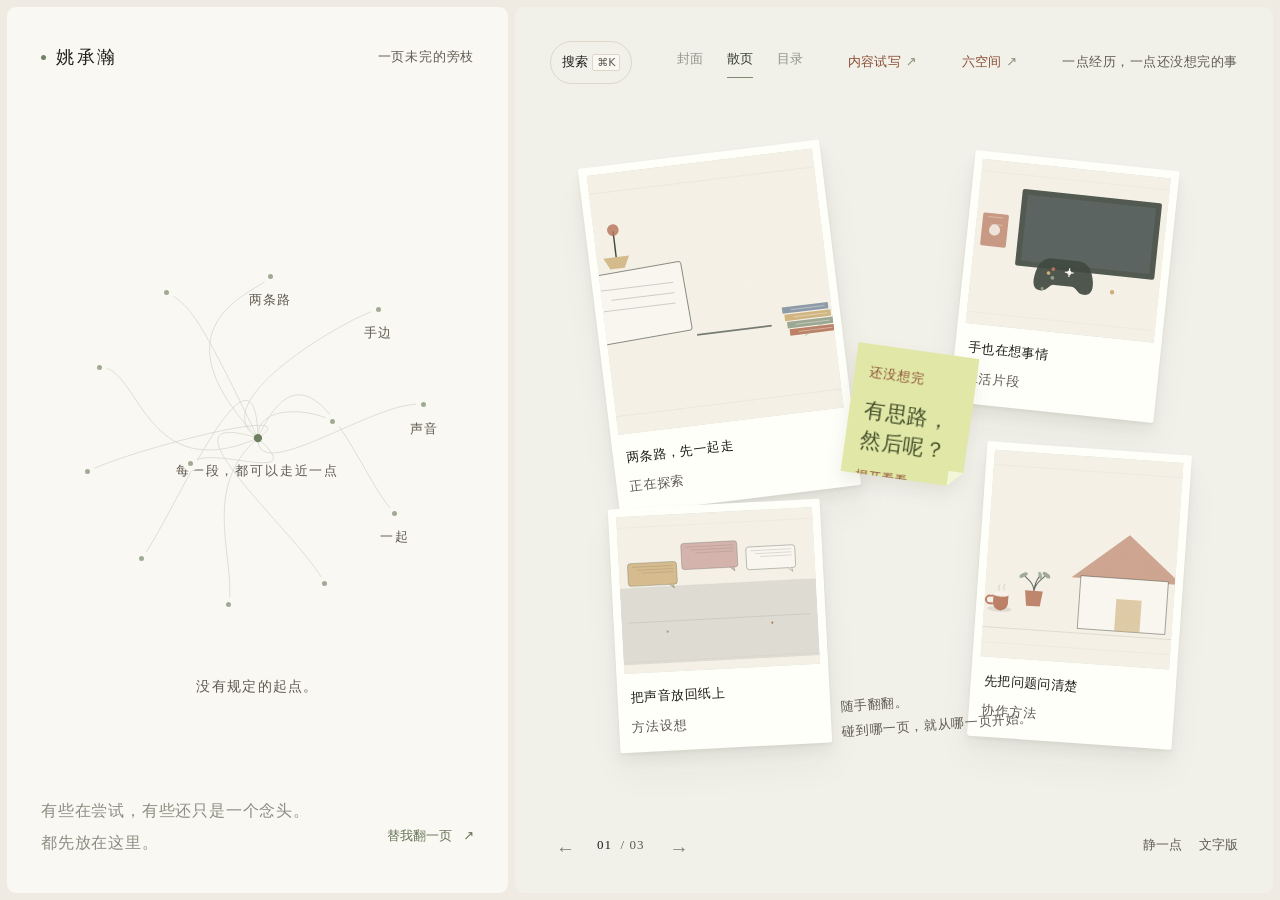
==== index.html @ bdd7684e "Fix mobile content rows" ====
<!doctype html>
<html lang="zh-CN">
  <head>
    <meta charset="UTF-8" />
    <meta name="viewport" content="width=device-width, initial-scale=1" />
    <meta name="theme-color" content="#f2f2ed" />
    <meta name="application-name" content="yao-fragments" />
    <meta name="description" content="姚承瀚的个人探索页。从一张照片、一段尝试或一个没想完的问题，随意走走。" />
    <title>姚承瀚 · 随意走走</title>
    <script type="module" crossorigin src="./assets/index-Cl7dmGuj.js"></script>
    <link rel="stylesheet" crossorigin href="./assets/index-BbCtOEMw.css">
  </head>
  <body>
    <div id="root"></div>
    <noscript>这里需要 JavaScript 来展开故事。可阅读<a href="./stories.html">普通文字版</a>。</noscript>
  </body>
</html>
---- assets/index-BbCtOEMw.css ----
.slot-image{object-fit:cover;background:#e9e2d4;width:100%;height:auto;display:block;overflow:hidden}.slot-image--fallback{background:linear-gradient(135deg,#8a4b3214,#0000 45%),repeating-linear-gradient(90deg,#ece5d7 0 1px,#f6f1e7 1px 12px);place-items:center;display:grid;position:relative}.slot-image-mark{opacity:.7;border:1px solid #2f2a2359;border-radius:50%;width:38%;height:38%}.cover-visual{margin:34px 0 0}.cover-visual .cover-img{aspect-ratio:16/9;object-fit:cover;border:1px solid var(--rule,#ded6c8);max-height:340px}.cover-visual figcaption{color:var(--ink-2,#5f5a50);letter-spacing:.04em;margin-top:8px;font-size:13px}.space-hero-img{aspect-ratio:3;border:1px solid var(--rule,#ded6c8);max-height:none;margin:0 0 22px}.space-card-img{aspect-ratio:4/3;border:1px solid #ded6c8b3;border-radius:0;height:auto;margin:-2px 0 12px}.person-hero-img{aspect-ratio:3/2;border:1px solid var(--rule,#ded6c8);width:min(100%,620px);max-height:none;margin:18px 0 0}.content-card-img{aspect-ratio:4/3;border-bottom:1px solid var(--rule,#ded6c8);width:calc(100% + 40px);margin:-20px -20px 4px}.content-detail-img{aspect-ratio:4/3;border:1px solid var(--rule,#ded6c8);max-height:360px;margin:22px 0 24px}@media (max-width:640px){.space-card-img{height:auto}.space-hero-img{max-height:150px;margin-bottom:16px}.person-hero-img{max-height:200px}.content-card-img{width:calc(100% + 40px);margin:-20px -20px 4px}.cover-visual{margin-top:22px}}.content-card-img{object-fit:cover;max-height:200px}.content-detail-img{object-fit:cover;max-height:340px}.person-hero-img{object-fit:cover;max-height:230px}:is(.spaces-body:has(.person-page) .space-hero-img,.spaces-body:has(.person-page) .spaces-space-head){display:none}.person-card-thumb{aspect-ratio:3/2;object-fit:cover;border:0;border-bottom:1px solid var(--rule);border-radius:6px 6px 0 0;width:calc(100% + 26px);height:auto;margin:-12px -13px 10px;display:block}.spaces-overlay{z-index:40;background:var(--canvas);overscroll-behavior:contain;padding:7px;position:fixed;inset:0;overflow:auto}.spaces-shell{background:var(--paper);border-radius:9px;flex-direction:column;min-height:calc(100dvh - 14px);display:flex;box-shadow:0 18px 50px #3d42351a}.spaces-head{border-bottom:1px solid var(--line);grid-template-columns:auto 1fr auto;align-items:end;gap:8px 26px;padding:22px 30px 16px;display:grid}.spaces-back{color:var(--green);border-bottom:1px solid #0000;grid-area:1/1/3;align-self:start;padding:4px 0;font-size:13px}.spaces-back:hover,.spaces-back:focus-visible{border-color:var(--green)}.spaces-heading{grid-area:1/2}.spaces-kicker{letter-spacing:.22em;color:var(--muted);margin-bottom:5px;font-size:13px;display:block}.spaces-heading h2{letter-spacing:.04em;color:#3d4339;margin:0;font-family:Songti SC,STSong,SimSun,serif;font-size:30px;font-weight:600}.spaces-intro{max-width:560px;color:var(--ink-2);grid-area:2/2/auto/4;margin:0;font-size:13px;line-height:1.8}.spaces-tabs{scrollbar-width:none;gap:2px;padding:10px 30px 0;display:flex;overflow-x:auto}.spaces-tabs::-webkit-scrollbar{display:none}.spaces-tabs button{color:var(--ink-2);white-space:nowrap;border-radius:7px 7px 0 0;flex:none;padding:9px 13px 11px;font-size:13px;position:relative}.spaces-tabs button span{letter-spacing:.08em;color:var(--ink-2);margin-right:6px;font-size:13px}.spaces-tabs button.is-active:after{content:"";background:var(--green);border-radius:2px;height:2px;position:absolute;bottom:4px;left:12px;right:12px}.spaces-body{flex:1;min-height:360px;padding:26px 30px 34px}.spaces-space-head{max-width:640px;margin-bottom:20px}.spaces-space-head h3{letter-spacing:.03em;color:#3d4339;margin:0 0 7px;font-family:Songti SC,STSong,SimSun,serif;font-size:21px;font-weight:600}.spaces-space-head p{color:var(--ink-2);margin:0;font-size:13px;line-height:1.8}.spaces-foot{border-top:1px solid var(--line);letter-spacing:.05em;color:#9a9e8e;flex-wrap:wrap;gap:8px 22px;padding:13px 30px;font-size:13px;display:flex}.spaces-foot span:before{content:"·";color:#b9bcae;margin-right:7px}.spaces-overview{grid-template-columns:repeat(3,minmax(0,1fr));gap:12px;display:grid}.space-entry{text-align:left;background:#f7f6ee;border:1px solid #e6e5da;border-radius:8px;flex-direction:column;align-items:flex-start;gap:7px;min-height:150px;padding:18px 18px 15px;transition:transform .18s,box-shadow .18s;display:flex;position:relative}.space-entry:hover,.space-entry:focus-visible{transform:translateY(-2px);box-shadow:0 8px 18px #3d423514}.space-entry-index{letter-spacing:.16em;color:#a3a795;font-size:13px}.space-entry strong{color:#3e4438;letter-spacing:.05em;font-family:Songti SC,STSong,SimSun,serif;font-size:20px;font-weight:600}.space-entry-note{color:#7d8372;max-width:230px;font-size:13px;line-height:1.7}.space-entry-count{color:#a0a492;margin-top:auto;font-size:13px}.space-entry-arrow{color:#a9ac9b;font-size:13px;position:absolute;top:14px;right:14px}.space-cards{grid-template-columns:repeat(3,minmax(0,1fr));align-items:start;gap:12px;display:grid}.space-card{text-align:left;background:#fbfaf4;border:1px solid #e5e4d9;border-radius:7px;flex-direction:column;min-height:170px;padding:13px 14px 14px;transition:transform .16s,box-shadow .16s;display:flex;position:relative;box-shadow:0 5px 14px #3d42350e}.space-card:hover,.space-card:focus-visible{transform:translateY(-2px)rotate(-.35deg);box-shadow:0 10px 20px #3d423518}.space-card--sky{background:#f8f8f2}.space-card--cinema{background:#f6f3ec}.space-card--paper{background:#fbfaf4}.space-card--plain{background:#f7f6ee}.space-card-img{object-fit:cover;filter:saturate(.82);border-radius:4px;width:100%;height:78px;margin-bottom:9px}.space-image-fallback{color:#526149;text-align:center;background:#e3e8db;place-items:center;padding:12px;font-size:13px;display:grid}.space-card-head{justify-content:space-between;align-items:center;gap:8px;margin-bottom:5px;display:flex}.space-card-index{letter-spacing:.12em;color:#adaf9d;font-size:13px}.space-card-tag{color:#78806c;letter-spacing:.04em;background:#eef0e4;border-radius:3px;padding:2px 6px;font-size:13px}.space-card-title{color:#3b4138;margin-bottom:5px;font-family:Songti SC,STSong,SimSun,serif;font-size:15.5px;font-weight:600;line-height:1.55}.space-card-body{color:#7b806f;margin:0;font-size:13px;line-height:1.75}.space-card-meta{color:#9b9f8d;margin-top:auto;padding-top:9px;font-size:13px}.space-card-open{color:#b0b3a2;font-size:13px;position:absolute;bottom:11px;right:12px}.space-missing{color:#8b8f7e;background:#f6f6ee;border:1px dashed #d6d8c8;border-radius:6px;grid-column:1/-1;margin:6px 0 0;padding:11px 13px;font-size:13px;line-height:1.7}.space-missing span{color:#6f7661;letter-spacing:.05em;background:#eceee0;border-radius:3px;margin-right:8px;padding:1px 6px;font-size:13px;display:inline-block}.now-space{flex-direction:column;gap:18px;display:flex}.now-anon{background:#f5f4ea;border:1px solid #e2e2d5;border-radius:8px;max-width:640px;padding:18px 20px}.now-label{letter-spacing:.16em;color:#9da18e;margin-bottom:8px;font-size:13px;display:block}.now-anon p{color:#656c5a;margin:0 0 10px;font-size:13px;line-height:1.9}.now-reveal{border-bottom:1px solid var(--green);color:var(--green);padding:2px 0;font-size:13px}.now-identity{border-top:1px solid #e2e2d5;flex-direction:column;gap:4px;padding-top:10px;display:flex}.now-identity strong{letter-spacing:.08em;color:#3c4237;font-family:Songti SC,STSong,SimSun,serif;font-size:17px}.now-identity span{color:#777d6b;font-size:13px}.thought-space{grid-template-columns:repeat(2,minmax(0,1fr));gap:14px;display:grid}.thought-note{background:#f9f8f1;border:1px solid #e6e5da;border-radius:8px;padding:17px 18px}.thought-note h4{color:#3d4338;margin:9px 0 10px;font-family:Songti SC,STSong,SimSun,serif;font-size:16px;font-weight:600;line-height:1.6}.thought-body{text-align:left;color:#7a806f;border-top:1px solid #ebeadd;flex-direction:column;gap:4px;padding-top:9px;font-size:13px;line-height:1.75;display:flex}.thought-caption{letter-spacing:.08em;color:#a2a694;font-size:13px}.thought-foot{color:#a5a996;margin:9px 0 0;font-size:13px}.together-space{flex-direction:column;gap:16px;display:flex}.relation-stats{color:#777d6c;background:#f5f4ea;border:1px solid #e4e3d6;border-radius:7px;flex-wrap:wrap;gap:8px 20px;padding:12px 15px;font-size:13px;display:flex}.relation-stats b{color:#3f473a;margin-right:4px;font-family:Songti SC,STSong,SimSun,serif;font-size:17px}.relation-pending{color:#9a9e8b}.relation-tools{flex-wrap:wrap;justify-content:space-between;align-items:center;gap:10px;display:flex}.relation-toggle{background:#f8f7f0;border:1px solid #dcdccd;border-radius:6px;display:flex;overflow:hidden}.relation-toggle button{color:#838872;padding:7px 15px;font-size:13px}.relation-toggle button[aria-pressed=true]{color:#4a5540;background:#e9ecdf}.relation-search{color:#9a9e8c;align-items:center;gap:8px;font-size:13px;display:flex}.relation-search input{width:220px;font:inherit;color:#4d5445;background:#fbfaf4;border:1px solid #dcdccd;border-radius:6px;padding:7px 10px;font-size:13px}.relation-search input::placeholder{color:#b2b5a5}.relation-list{min-height:150px}.relation-list ul{flex-direction:column;gap:6px;margin:0;padding:0;list-style:none;display:flex}.relation-list li{color:#5f6754;background:#fbfaf4;border:1px solid #e5e5d8;border-radius:6px;justify-content:space-between;gap:12px;padding:9px 12px;font-size:13px;display:flex}.relation-list li small{color:#a1a591}.relation-empty{color:#858a76;max-width:600px;margin:0 0 12px;font-size:13px;line-height:1.85}.relation-slots{grid-template-columns:repeat(3,minmax(0,1fr));gap:8px;margin:0;padding:0;list-style:none;display:grid}.relation-slots li{color:#7d8370;background:#f7f7ef;border:1px dashed #d3d6c5;border-radius:6px;flex-direction:column;gap:3px;padding:11px 12px;font-size:13px;display:flex}.relation-slots li span:first-child{color:#b0b4a2;font-size:13px}.relation-slots li small{color:#a8ac99;font-size:13px}.relation-graph-wrap{background:#fbfaf4;border:1px solid #e4e4d7;border-radius:8px;padding:6px}.relation-graph{width:100%;height:auto;display:block}.graph-self{fill:#eef0e3;stroke:#9aa68b;stroke-width:1px}.graph-self-label{fill:#4b5542;font-family:Songti SC,STSong,serif;font-size:13px}.graph-self-sub{fill:#9aa18b;font-size:13px}.graph-pending{fill:#f8f8f0;stroke:#cfd2c1;stroke-dasharray:4 4;stroke-width:1px}.graph-pending-label{fill:#727a63;font-family:Songti SC,STSong,serif;font-size:13px}.graph-pending-sub{fill:#a5a994;font-size:13px}.graph-edge{stroke:#c6c9b8;stroke-width:1px;stroke-dasharray:3 4;marker-end:url(#rel-arrow)}.graph-caption{fill:#a5a994;font-size:13px}.relation-contract{color:#757c68;background:#f8f7f0;border:1px solid #e4e4d7;border-radius:7px;padding:10px 14px;font-size:13px}.relation-contract summary{cursor:pointer;color:#5e6754;letter-spacing:.03em}.relation-contract dl{grid-template-columns:52px 1fr;gap:6px 10px;margin:11px 0 8px;display:grid}.relation-contract dt{color:#9aa08b;font-size:13px}.relation-contract dd{color:#767d69;word-break:break-word;margin:0;font-size:13px;line-height:1.6}.relation-contract p{color:#9a9f8b;margin:0;font-size:13px;line-height:1.7}.together-stories{border-top:1px solid var(--line);padding-top:14px}.together-stories h4{color:#3e4438;margin:0 0 4px;font-family:Songti SC,STSong,SimSun,serif;font-size:16px;font-weight:600}.together-stories-note{color:#8b907c;margin:0 0 11px;font-size:13px;line-height:1.75}.space-detail-overlay{z-index:45;-webkit-backdrop-filter:blur(3px);backdrop-filter:blur(3px);background:#2e332a26;justify-content:center;align-items:center;padding:30px;display:flex;position:fixed;inset:0}.space-detail{background:#fcfbf6;border-radius:9px;width:min(560px,100%);max-height:82dvh;padding:26px 28px 24px;position:relative;overflow:auto;box-shadow:0 24px 60px #2e332a33}.space-detail-close{color:#9aa08b;font-size:20px;line-height:1;position:absolute;top:12px;right:14px}.space-detail-img{object-fit:cover;filter:saturate(.82);border-radius:9px 9px 0 0;width:calc(100% + 56px);height:180px;margin:-26px -28px 16px}.space-detail h3{color:#3b4137;margin:8px 0 11px;font-family:Songti SC,STSong,SimSun,serif;font-size:24px;font-weight:600;line-height:1.55}.space-detail-body{color:#656c5a;margin:0 0 14px;font-size:13.5px;line-height:1.95}.space-detail-note{color:#a0a48f;border-top:1px solid #e8e7db;margin:0;padding-top:12px;font-size:13px;line-height:1.7}.space-detail-related{flex-wrap:wrap;align-items:center;gap:7px;margin-top:14px;display:flex}.space-detail-related span{color:#a1a58f;margin-right:2px;font-size:13px}.space-detail-related button{color:#6d7560;background:#f6f5ec;border:1px solid #dfdfd0;border-radius:4px;padding:5px 9px;font-size:13px}.space-detail-related button:hover{border-color:#b9c0a8}@media (max-width:1120px){.spaces-overview,.space-cards{grid-template-columns:repeat(2,minmax(0,1fr))}.spaces-head{grid-template-columns:auto 1fr;padding:18px 22px 14px}.spaces-intro{grid-column:1/3}.spaces-tabs{padding:8px 22px 0}.spaces-body{padding:22px 22px 28px}.spaces-foot{padding:11px 22px}.relation-slots{grid-template-columns:repeat(2,minmax(0,1fr))}}@media (max-width:760px){.spaces-overlay{padding:5px}.spaces-shell{min-height:calc(100dvh - 10px)}.spaces-head{flex-direction:column;align-items:flex-start;gap:6px;padding:15px 16px 11px;display:flex}.spaces-back{order:0;font-size:13px}.spaces-heading{order:1}.spaces-heading h2{font-size:24px}.spaces-intro{order:2;font-size:13px}.spaces-tabs{padding:7px 12px 0}.spaces-tabs button{padding:8px 10px 10px;font-size:13px}.spaces-body{padding:17px 16px 24px}.spaces-overview{grid-template-columns:1fr;gap:8px}.space-entry{min-height:112px;padding:14px}.space-cards{grid-template-columns:1fr;gap:9px}.space-card{min-height:0}.space-card-img{height:92px}.thought-space{grid-template-columns:1fr}.relation-stats{gap:6px 14px;font-size:13px}.relation-pending{width:100%}.relation-tools{flex-direction:column;align-items:flex-start}.relation-search{width:100%}.relation-search input{flex:1;width:auto}.relation-slots{grid-template-columns:1fr}.spaces-foot{gap:4px 12px;padding:10px 16px;font-size:13px}.space-detail-overlay{padding:12px}.space-detail{padding:22px 20px 20px}.space-detail-img{width:calc(100% + 40px);height:130px;margin:-22px -20px 13px}.space-detail h3{font-size:20px}.relation-graph-wrap{padding:0;overflow:hidden}}@media (prefers-reduced-motion:reduce){.space-entry,.space-card{transition:none}}.fragments-header .spaces-toggle{letter-spacing:.03em;color:var(--accent);border-bottom:1px solid #0000;flex:none;padding:2px 0;font-size:13px}.fragments-header .spaces-toggle:hover,.fragments-header .spaces-toggle:focus-visible{border-color:var(--accent)}.fragments-header .spaces-toggle span{color:#8b957c;font-size:13px}.person-cards{background:#f7f6ee;border:1px solid #e4e3d6;border-radius:8px;padding:14px 15px}.person-cards-head{justify-content:space-between;align-items:baseline;margin-bottom:10px;display:flex}.person-cards-head span{letter-spacing:.12em;color:#4b5344;font-size:13px}.person-cards-head small{color:#9a9e8e;font-size:13px}.person-card-grid{grid-template-columns:repeat(3,minmax(0,1fr));gap:9px;display:grid}.person-card{text-align:left;background:#fbfaf4;border:1px solid #e5e4d9;border-radius:6px;flex-direction:column;align-items:flex-start;gap:3px;padding:12px 13px;transition:transform .16s,box-shadow .16s;display:flex}.person-card:hover,.person-card:focus-visible{transform:translateY(-2px);box-shadow:0 8px 16px #3d423512}.person-card-alias{color:#3e4438;letter-spacing:.03em;font-family:Songti SC,STSong,SimSun,serif;font-size:17px}.person-card-kind{color:#8a8f7c;font-size:13px}.person-card-meta{color:#a0a492;margin-top:3px;font-size:13px}.person-card-major{color:#9a5b3a;font-size:13px}.person-page{max-width:980px;margin:0 auto}.person-back{color:#6a725c;border-bottom:1px solid #0000;margin-bottom:14px;padding:2px 0;font-size:13px}.person-back:hover,.person-back:focus-visible{border-color:#6a725c}.person-head{border-bottom:1px solid #3d4339;justify-content:space-between;align-items:flex-end;gap:20px;padding:6px 0 16px;display:flex}.person-kicker{letter-spacing:.2em;color:#9a5b3a;font-size:13px}.person-head h3{color:#2f342b;letter-spacing:.02em;margin:4px 0 8px;font-family:Songti SC,STSong,SimSun,serif;font-size:clamp(30px,5vw,42px);line-height:1.1}.person-intro{color:var(--ink-2);max-width:36em;margin:0;font-size:13px}.person-num{color:#e6e4d6;letter-spacing:-.04em;font-family:Georgia,serif;font-size:86px;line-height:.8}.person-stats{color:#8a8f7c;border-bottom:1px solid #e4e3d6;flex-wrap:wrap;gap:8px 22px;padding:14px 0;font-size:13px;display:flex}.person-stats b{color:#3e4438;margin-right:4px;font-family:Georgia,serif;font-size:16px}.person-toolbar{z-index:3;background:#f4f3ea;border-bottom:1px solid #e4e3d6;flex-wrap:wrap;align-items:center;gap:8px 10px;padding:10px 0;display:flex;position:sticky;top:0}.person-tabs{flex-wrap:wrap;gap:5px;display:flex}.person-tabs button{color:#7b806e;background:#fbfaf4;border:1px solid #deddd0;border-radius:999px;padding:5px 10px;font-size:13px}.person-tabs button.is-on{color:#fbfaf4;background:#3d4339;border-color:#3d4339}.person-tabs em{opacity:.65;margin-left:4px;font-size:13px;font-style:normal}.person-theme{color:#4b5344;background:#fbfaf4;border:1px solid #deddd0;border-radius:4px;margin-left:auto;padding:5px 7px;font-size:13px}.person-sec{letter-spacing:.2em;color:#9a5b3a;margin:26px 0 10px;font-size:13px;font-weight:600}.person-major{background:#e4e3d6;border:1px solid #e4e3d6;grid-template-columns:1fr 1fr;gap:1px;display:grid}.person-ev{background:#fbfaf4;margin:0;padding:16px 17px}.person-ev-head{color:#8a8f7c;align-items:center;gap:7px;font-size:13px;display:flex}.person-lv{background:#aaa;width:16px;height:2px}.person-lv--S{background:#b0442c}.person-lv--A{background:#c98843}.person-lv--B{background:#8c8a4a}.person-lv--C{background:#b3b1a2}.person-major-tag{color:#9a5b3a;letter-spacing:.1em;font-size:13px}.person-idx{color:#c9c6b4;margin-left:auto;font-family:Georgia,serif;font-size:13px}.person-ev h5{color:#2f342b;margin:4px 0 7px;font-size:15px;line-height:1.45}.person-ev p{color:#4e5447;margin:4px 0;font-size:13px;line-height:1.8}.person-ev p span,.person-row-body p span{color:#9a9e8e;vertical-align:1px;border:1px solid #e0dfd2;border-radius:2px;margin-right:5px;padding:0 3px;font-size:13px;display:inline-block}.person-ev-meta{color:#a0a492;border-top:1px dashed #e4e3d6;margin-top:8px;padding-top:5px;font-size:13px}.person-timeline{border-top:1px solid #e4e3d6}.person-year{color:#b3b1a2;margin:18px 0 2px;font-family:Georgia,serif;font-size:19px;font-weight:400}.person-row{border-bottom:1px solid #ebe9de;grid-template-columns:92px 1fr;gap:14px;padding:12px 0;display:grid}.person-row-date{color:#8a8f7c;letter-spacing:.02em;font-size:13px}.person-row-title{color:#2f342b;margin-bottom:3px;font-size:13.5px;line-height:1.5}.person-row-title i{color:#9a5b3a;border:1px solid #d9c9b8;border-radius:2px;margin-left:5px;padding:0 3px;font-size:13px;font-style:normal}.person-row-body p{color:#5a6052;margin:3px 0;font-size:13px;line-height:1.75}.person-row--S .person-row-title{color:#8f3a28}.person-more{color:#3d4339;background:#fbfaf4;border:1px solid #3d4339;border-radius:3px;margin:18px auto;padding:7px 16px;font-size:13px;display:block}.person-note{color:#7b806e;background:#efeee2;border-radius:4px;margin-top:22px;padding:11px 13px;font-size:13px;line-height:1.7}@media (max-width:760px){.person-card-grid{grid-template-columns:1fr}.person-head{display:block}.person-num{display:none}.person-major{grid-template-columns:1fr}.person-row{grid-template-columns:1fr;gap:2px}.person-row-date{color:#9a9e8e;font-size:13px}.person-theme{width:100%;margin-left:0}.person-toolbar{position:static}}.person-filters{flex-wrap:wrap;gap:10px;margin:0 0 14px;display:flex}.person-search{flex:1;min-width:220px}.person-filters select{font:inherit;background:#fff;border:1px solid #d8d6cc;border-radius:6px;padding:8px 10px;font-size:13px}.person-path{grid-template-columns:repeat(3,minmax(0,1fr));gap:8px;margin:6px 0 22px;display:grid}.person-path-item{text-align:left;cursor:pointer;font:inherit;color:inherit;background:#fbfaf6;border:1px solid #e2ded2;border-radius:8px;flex-direction:column;gap:4px;padding:10px 12px;display:flex}.person-path-item:hover{border-color:#b9b29d}.person-path-theme{justify-content:space-between;gap:8px;font-size:13px;font-weight:600;display:flex}.person-path-theme em{color:#8b8b80;font-style:normal;font-weight:400}.person-path-event{color:#77776d;font-size:13px;line-height:1.5}@media (max-width:640px){.person-path{grid-template-columns:1fr}.person-back{min-height:44px;padding:10px 0}.person-tabs button{min-width:44px;min-height:44px;padding:10px 12px}.person-theme{min-height:44px}.person-more{min-height:44px;padding:10px 18px}.person-path-item,.person-card{min-height:44px}}.person-error{background:#fbf3e8;border:1px solid #d9c7b4;border-radius:6px;flex-wrap:wrap;align-items:center;gap:10px 16px;margin:14px 0;padding:13px 15px;display:flex}.person-error p{color:#5f4f3d;margin:0;font-size:13px;line-height:1.7}.person-retry{color:#5f4326;cursor:pointer;min-height:40px;font:inherit;background:#fffaf1;border:1px solid #8a6d4a;border-radius:4px;padding:8px 16px;font-size:13px}.person-retry:hover{background:#f3e3cf}.person-retry:focus-visible{outline-offset:2px;outline:2px solid #7a5a34}.spaces-intro,.space-card-body,.person-intro,.person-note,.relation-empty,.together-stories-note{font-size:16px;line-height:1.9}.signature-note,.atlas-node-label,.atlas-whisper,.page-note,.page-total,.space-entry-note,.space-entry-count,.space-card-meta,.space-card-tag,.space-card-body,.person-card-meta,.person-card-kind,.person-row-date,.person-ev-meta,.person-path-event,.content-idx,.content-count,.content-note{color:var(--ink-2)!important}@media (max-width:640px){.spaces-head{grid-template-columns:auto 1fr;gap:6px 14px;padding:16px 16px 10px}.spaces-back{grid-row:1;font-size:13px}.spaces-kicker{display:none}.spaces-heading h2{font-size:26px;line-height:1.15}.spaces-intro{grid-column:1/3;font-size:15px;line-height:1.8}.spaces-tabs{grid-template-columns:repeat(3,1fr);gap:6px;padding:12px 14px 6px;display:grid;overflow:visible}.spaces-tabs button{border:1px solid var(--rule);text-align:left;white-space:normal;border-radius:10px;padding:10px 8px;font-size:13px}.spaces-tabs button span{font-size:11px}.spaces-foot{padding:12px 16px;font-size:12px}.person-head h3{overflow-wrap:anywhere;font-size:26px;line-height:1.25}.spaces-back{align-items:center;min-height:44px;display:inline-flex}}.spaces-head{grid-template-columns:auto 1fr;align-items:center;padding:16px 30px 13px}.spaces-layout{flex:1;grid-template-columns:258px minmax(0,1fr);min-height:0;display:grid}.spaces-aside{border-right:1px solid var(--rule);align-self:start;padding:24px 22px 28px 30px;position:sticky;top:0}.spaces-aside-intro{color:var(--ink-2);margin:0 0 18px;font-size:14px;line-height:1.9}.spaces-tabs{flex-direction:column;gap:2px;padding:0;display:flex;overflow:visible}.spaces-tabs button{color:var(--ink);text-align:left;white-space:normal;border-radius:7px;align-items:baseline;gap:10px;padding:10px 8px;font-size:14px;display:flex}.spaces-tabs button span{color:var(--accent);letter-spacing:.08em;margin:0;font-size:12px}.spaces-tabs button:hover{color:var(--ink);background:#f4f2ea}.spaces-tabs button.is-active{color:var(--ink);background:#f4f3ea}.spaces-tabs button.is-active:after{display:none}.spaces-tabs button.is-active span{color:var(--accent)}.spaces-aside-note{color:var(--ink-2);border-top:1px solid var(--rule);margin:18px 0 0;padding-top:14px;font-size:12px;line-height:1.8}.spaces-body{padding:26px 34px 40px}.spaces-overview{display:block}.spaces-overview-lead{max-width:620px;color:var(--ink-2);margin:0 0 12px;font-size:15px;line-height:1.95}.space-row{border:0;border-bottom:1px solid var(--rule);text-align:left;width:100%;font:inherit;color:var(--ink);cursor:pointer;background:0 0;grid-template-columns:48px minmax(0,1fr) auto 22px;align-items:center;gap:18px;padding:20px 0;display:grid}.space-row-index{color:var(--accent);align-self:start;padding-top:3px;font-family:Songti SC,STSong,SimSun,serif;font-size:18px}.space-row-main{display:block}.space-row-main strong{letter-spacing:.03em;margin-bottom:4px;font-family:Songti SC,STSong,SimSun,serif;font-size:22px;font-weight:600;display:block}.space-row-note{color:var(--ink-2);font-size:14px;line-height:1.75;display:block}.space-row-count{color:var(--ink-2);white-space:nowrap;font-size:12px}.space-row-arrow{color:var(--ink-2);font-size:14px;transition:transform .15s}.space-row:hover .space-row-main strong{color:var(--accent)}.space-row:hover .space-row-arrow{transform:translate(2px,-2px)}.space-row:focus-visible{outline:2px solid var(--accent);outline-offset:-2px}@media (max-width:760px){.spaces-head{padding:14px 16px 10px}.spaces-layout{display:block}.spaces-aside{border-right:0;border-bottom:1px solid var(--rule);padding:12px 14px 8px;position:static}.spaces-aside-intro,.spaces-aside-note{display:none}.spaces-tabs{grid-template-columns:repeat(3,1fr);gap:6px;display:grid}.spaces-tabs button{border:1px solid var(--rule);border-radius:9px;justify-content:flex-start;padding:9px 8px;font-size:13px}.spaces-tabs button span{font-size:11px}.spaces-body{padding:16px 16px 26px}.spaces-overview-lead{margin-bottom:6px;font-size:14px;line-height:1.85}.space-row{grid-template-columns:30px minmax(0,1fr) 20px;gap:4px 10px;padding:16px 0}.space-row-index{grid-row:1/4;padding-top:4px;font-size:16px}.space-row-main{grid-area:1/2}.space-row-main strong{font-size:20px}.space-row-note{grid-area:2/2;font-size:13px}.space-row-count{grid-area:3/2;font-size:12px}.space-row-arrow{grid-area:1/3;align-self:start;padding-top:8px}}.spaces-layout{position:relative}.spaces-layout:before{content:"";background:var(--rule);pointer-events:none;width:1px;position:absolute;top:0;bottom:0;left:258px}.spaces-aside{border-right:0}@media (max-width:760px){.spaces-head{align-items:flex-start}.spaces-layout:before{display:none}}.spaces-head{flex-wrap:wrap;align-items:center;gap:8px 18px;padding:14px 30px 12px;display:flex}.spaces-back{align-self:center}.spaces-heading{align-items:baseline;gap:14px;display:flex}.spaces-kicker{margin:0}.spaces-heading h2{font-size:28px}@media (max-width:760px){.spaces-head{gap:2px 12px;padding:12px 16px 10px}.spaces-heading h2{font-size:25px}.spaces-head{flex-direction:row;justify-content:flex-start;align-items:center}}.space-row-count,.spaces-tabs button span{font-size:13px}@media (max-width:760px){.space-row-count,.spaces-tabs button span{font-size:13px}}.relation-stats--split{border:1px solid var(--rule);background:var(--paper);grid-template-columns:repeat(3,1fr);gap:0;padding:0;display:grid}.relation-stats--split span{border-right:1px solid var(--rule);color:var(--ink-2);padding:14px 16px;font-size:13px}.relation-stats--split span:last-child{border-right:0}.relation-stats--split b{color:var(--ink);margin-right:4px;font-size:22px;font-weight:400}.person-rows{border-top:1px solid var(--rule);flex-direction:column;display:flex}.person-row-card{border:0;border-bottom:1px solid var(--rule);text-align:left;cursor:pointer;background:0 0;grid-template-columns:1.5fr .75fr .65fr 1fr auto;align-items:center;gap:12px;width:100%;padding:14px 4px;display:grid}.person-row-card:hover{background:#8a4b320a}.person-row-name{font-family:var(--serif);color:var(--ink);font-size:19px}.person-row-kind{color:var(--ink-2);font-size:13px}.person-row-count{color:var(--ink);font-size:14px}.person-row-span{color:var(--ink-2);font-size:13px}.person-row-arrow{color:var(--ink-2);font-size:14px}.person-low{border:1px dashed var(--rule);color:var(--ink-2);margin:12px 0 0;padding:10px 12px;font-size:13px}.person-paths{border-top:1px solid var(--rule);border-bottom:1px solid var(--rule);margin:6px 0 18px}.person-paths summary{cursor:pointer;color:var(--ink-2);letter-spacing:.04em;padding:12px 0;font-size:14px}.person-paths .person-path{margin:0 0 14px}.person-related{grid-template-columns:repeat(3,1fr);gap:12px;margin:0 0 22px;display:grid}.person-related-card{border:1px solid var(--rule);background:var(--paper);text-align:left;cursor:pointer;flex-direction:column;gap:6px;padding:14px;display:flex}.person-related-card span{color:var(--ink-2);letter-spacing:.06em;font-size:13px}.person-related-card strong{font-family:var(--serif);color:var(--ink);font-size:17px;font-weight:400}.person-related-card small{color:var(--ink-2);font-size:13px;line-height:1.6}.person-related-card:hover{border-color:var(--accent)}@media (max-width:700px){.relation-stats--split{border-bottom:0;grid-template-columns:1fr}.relation-stats--split span{border-right:0;border-bottom:1px solid var(--rule);padding:10px 12px}.person-row-card{grid-template-columns:1fr auto;gap:3px 10px;padding:12px 2px}.person-row-name{grid-area:1/1}.person-row-arrow{grid-area:1/2}.person-row-kind{grid-area:2/1}.person-row-count{text-align:right;grid-area:2/2}.person-row-span{grid-area:3/1/auto/-1}.person-related{grid-template-columns:1fr}.person-paths summary{align-items:center;min-height:44px;display:flex}}.person-row-card{animation:.4s cubic-bezier(.2,.7,.2,1) both row-rise;animation-delay:calc(var(--i,0) * 26ms);transition:background .2s,padding .2s}.person-row-card:hover{background:#f7f2e7;padding-left:14px}.space-row{animation:.4s cubic-bezier(.2,.7,.2,1) both row-rise;animation-delay:calc(var(--i,0) * 40ms)}.space-row:hover{padding-left:8px}.cover{background:var(--paper);min-height:100dvh;color:var(--ink);padding:0 clamp(20px,5vw,72px);font-family:PingFang SC,Microsoft YaHei,system-ui,sans-serif}.cover-head{border-bottom:1px solid var(--rule);letter-spacing:.08em;color:var(--ink-2);justify-content:space-between;align-items:baseline;padding:22px 0;font-size:13px;display:flex}.cover-name{color:var(--ink);letter-spacing:.12em;font-family:Songti SC,STSong,SimSun,serif;font-size:16px}.cover-main{grid-template-columns:minmax(0,1fr) 240px;align-items:end;gap:clamp(32px,6vw,72px);max-width:1120px;margin:0 auto;padding:clamp(44px,7vw,88px) 0 52px;display:grid}.cover-kicker{letter-spacing:.18em;color:var(--accent);margin:0;font-size:13px}.cover-hero h1{letter-spacing:.02em;margin:16px 0 22px;font-family:Songti SC,STSong,SimSun,serif;font-size:clamp(40px,5.2vw,68px);font-weight:600;line-height:1.18}.cover-now{max-width:640px;color:var(--ink);margin:0;font-size:17px;line-height:2}.cover-meta{color:var(--ink-2);letter-spacing:.02em;margin:16px 0 0;font-size:13px;line-height:1.9}.cover-actions{flex-wrap:wrap;gap:12px;margin-top:28px;display:flex}.cover-actions button{border:1px solid var(--ink);background:var(--ink);color:var(--paper);font:inherit;cursor:pointer;border-radius:999px;padding:12px 18px;font-size:14px;transition:transform .15s,background .15s}.cover-actions button:hover{transform:translateY(-1px)}.cover-actions button.ghost{color:var(--ink);border-color:var(--rule);background:0 0}.cover-actions button:focus-visible{outline:3px solid var(--accent);outline-offset:3px}.cover-signature{border-left:1px solid var(--rule);color:var(--ink-2);padding:8px 0 8px 20px;font-family:Kaiti SC,STKaiti,KaiTi,serif;font-size:14px;line-height:2;transform:rotate(-2deg)}.cover-signature span{letter-spacing:.08em;font-size:16px;display:block}.cover-signature small{margin-top:10px;font-size:12px;line-height:1.8;display:block}.cover-section{border-top:1px solid var(--rule);max-width:1120px;margin:0 auto;padding:34px 0 10px}.cover-section-head{justify-content:space-between;align-items:baseline;gap:16px;margin-bottom:6px;display:flex}.cover-section h2{letter-spacing:.03em;margin:0;font-family:Songti SC,STSong,SimSun,serif;font-size:28px;font-weight:600}.cover-hint,.cover-more{color:var(--ink-2);font-size:13px}.cover-more{font:inherit;cursor:pointer;border:0;border-bottom:1px solid var(--rule);background:0 0;padding:6px 0;font-size:13px}.cover-more:hover{color:var(--accent);border-color:var(--accent)}.cover-latest{margin:0;padding:0;list-style:none}.cover-latest li{border-bottom:1px solid var(--rule)}.cover-latest button{text-align:left;width:100%;font:inherit;cursor:pointer;color:var(--ink);background:0 0;border:0;grid-template-columns:104px minmax(0,1fr) 170px;gap:8px 20px;padding:18px 0;display:grid}.cover-latest time{color:var(--ink-2);font-variant-numeric:tabular-nums;grid-row:1/3;align-self:start;padding-top:4px;font-size:13px}.cover-latest-title{grid-column:2;font-family:Songti SC,STSong,SimSun,serif;font-size:20px;line-height:1.5}.cover-latest-line{color:var(--ink-2);grid-column:2;font-size:15px;line-height:1.8}.cover-latest-meta{color:var(--ink-2);text-align:right;grid-area:1/3/3;align-self:center;font-size:13px}.cover-latest button:hover .cover-latest-title{color:var(--accent)}.cover-spaces{margin:0;padding:0;list-style:none}.cover-spaces li{border-bottom:1px solid var(--rule)}.cover-spaces button{text-align:left;width:100%;font:inherit;cursor:pointer;color:var(--ink);background:0 0;border:0;grid-template-columns:44px 128px minmax(0,1fr) auto 22px;align-items:center;gap:14px;padding:15px 0;display:grid}.cover-space-index{color:var(--accent);font-family:Songti SC,STSong,SimSun,serif;font-size:18px}.cover-space-name{font-family:Songti SC,STSong,SimSun,serif;font-size:20px}.cover-space-note{color:var(--ink-2);font-size:14px;line-height:1.7}.cover-space-count{color:var(--ink-2);white-space:nowrap;font-size:13px}.cover-space-arrow{color:var(--ink-2);font-size:14px;transition:transform .15s}.cover-spaces button:hover .cover-space-name{color:var(--accent)}.cover-spaces button:hover .cover-space-arrow{transform:translate(2px,-2px)}.cover-foot{border-top:1px solid var(--rule);grid-template-columns:minmax(0,1fr) auto;align-items:start;gap:32px;max-width:1120px;margin:0 auto;padding:34px 0 52px;display:grid}.cover-foot h2{margin:0 0 10px;font-family:Songti SC,STSong,SimSun,serif;font-size:20px;font-weight:600}.cover-foot p{max-width:620px;color:var(--ink-2);margin:0;font-size:14px;line-height:1.9}.cover-foot-links{flex-wrap:wrap;gap:16px;padding-top:6px;font-size:13px;display:flex}.cover-foot-links button{font:inherit;color:var(--accent);cursor:pointer;border:0;border-bottom:1px solid var(--rule);background:0 0;padding:0;font-size:13px}.cover-foot-links a{color:var(--ink-2);border-bottom:1px solid var(--rule);text-decoration:none}.cover-foot-links a:hover,.cover-foot-links button:hover{color:var(--accent);border-color:var(--accent)}@media (max-width:760px){.cover{padding:0 16px}.cover-head{padding:16px 0;font-size:12px}.cover-place{text-align:right}.cover-main{grid-template-columns:1fr;gap:22px;padding:32px 0 30px}.cover-hero h1{margin:12px 0 18px;font-size:clamp(36px,10.5vw,46px)}.cover-now{font-size:16px;line-height:1.95}.cover-actions{gap:10px;margin-top:22px}.cover-actions button{text-align:center;flex:1 1 0;min-width:0;padding:12px 10px;font-size:13px}.cover-signature{display:none}.cover-section{padding:26px 0 6px}.cover-section h2{font-size:24px}.cover-hint{display:none}.cover-latest button{grid-template-columns:1fr;gap:5px;padding:16px 0}.cover-latest time{grid-row:auto;padding:0;font-size:12px}.cover-latest-title{grid-column:1;font-size:19px}.cover-latest-line{grid-column:1;font-size:14px}.cover-latest-meta{text-align:left;grid-area:auto/1;font-size:12px}.cover-spaces button{grid-template-columns:30px minmax(0,1fr) 20px;gap:4px 10px;padding:14px 0}.cover-space-index{grid-row:1/3;align-self:start;padding-top:3px;font-size:16px}.cover-space-name{grid-column:2;font-size:19px}.cover-space-note{grid-column:2;font-size:13px}.cover-space-count{grid-column:2;font-size:12px}.cover-space-arrow{grid-area:1/3}.cover-foot{grid-template-columns:1fr;gap:18px;padding:26px 0 40px}.cover-foot-links{gap:14px}}.cover-main{position:relative}.cover-link{font:inherit;color:var(--accent);cursor:pointer;border:0;border-bottom:1px solid var(--rule);background:0 0;margin-top:18px;padding:0;font-size:13px}.cover-link:hover{border-color:var(--accent)}.cover-link:focus-visible{outline:3px solid var(--accent);outline-offset:3px}.cover-sticker{color:#37301f;text-align:center;transform-origin:50% 40%;z-index:2;pointer-events:auto;background:#f3e7a8;width:150px;padding:18px 16px;font-family:Kaiti SC,STKaiti,KaiTi,serif;font-size:18px;line-height:1.5;position:absolute;top:1%;right:4%;box-shadow:0 8px 22px #3c301a1f}.cover-sticker span{opacity:.72;letter-spacing:.08em;font-size:14px;display:block}.cover-sticker b{letter-spacing:.06em;margin-top:6px;font-weight:600;display:block}.cover-img-wrap{border:1px solid var(--rule);will-change:transform;display:block;overflow:hidden}.cover-img-wrap .cover-img{object-fit:cover;border:0;width:100%;max-height:340px;display:block}@media (max-width:1100px){.cover-sticker{display:none}}@media (prefers-reduced-motion:reduce){.cover-link,.cover-actions button{transition:none!important}}.cover-head-link{font:inherit;color:var(--accent);cursor:pointer;border:0;border-bottom:1px solid var(--rule);background:0 0;margin-left:auto;margin-right:14px;padding:4px 0;font-size:13px}.cover-head-link:hover{border-color:var(--accent)}.content-overlay{z-index:60;color:#1d1c19;background:#fbf9f3;font-family:Noto Serif SC,Songti SC,Georgia,serif;line-height:1.85;position:fixed;inset:0;overflow-y:auto}.content-shell{max-width:1120px;margin:0 auto;padding:26px 32px 60px}.content-head{border-bottom:1px solid var(--rule);grid-template-columns:1fr auto;gap:6px 24px;padding:14px 0 24px;display:grid}.content-head .content-back{color:var(--ink-2);font:inherit;cursor:pointer;background:0 0;border:0;grid-column:1;justify-self:start;padding:4px 0;font-size:13px}.content-head .content-back:hover{color:#8a3b2b}.content-head>div{grid-column:1}.content-kicker{letter-spacing:.18em;color:#8a3b2b;font-size:13px}.content-head h2{margin:6px 0 8px;font-size:42px;font-weight:600;line-height:1.1}.content-head p{color:var(--ink-2);max-width:640px;margin:0;font-size:14px}.content-tabs{border-bottom:1px solid var(--rule);flex-wrap:wrap;gap:6px;margin-bottom:34px;padding:14px 0;display:flex}.content-tabs button{font:inherit;color:var(--ink-2);cursor:pointer;background:0 0;border:0;border-bottom:2px solid #0000;min-height:44px;padding:9px 12px;font-size:14px}.content-tabs button span{color:#9b9486;margin-left:5px;font-size:13px}.content-tabs button.is-active{color:#1d1c19;border-bottom-color:#8a3b2b}.content-sec-head{align-items:flex-start;gap:18px;margin-bottom:24px;display:flex}.content-num{color:#d9d1c0;font-family:Georgia,serif;font-size:52px;line-height:1}.content-sec-head h3{margin:0 0 8px;font-size:28px;font-weight:600}.content-sec-head p{color:var(--ink-2);max-width:760px;margin:0;font-size:14px}.content-grid{grid-template-columns:repeat(2,minmax(0,1fr));gap:16px;display:grid}.content-card{text-align:left;border:1px solid var(--rule);cursor:pointer;font:inherit;color:inherit;background:#fffdf7;flex-direction:column;gap:9px;min-height:174px;padding:20px;display:flex}.content-card:hover,.content-card:focus-visible{border-color:#8a3b2b;outline:none}.content-idx{letter-spacing:.16em;color:#9b9486;font-size:13px}.content-card strong{font-size:19px;font-weight:600;line-height:1.4}.content-card p{color:#4b463c;margin:0;font-size:13px;line-height:1.8}.content-tags{flex-wrap:wrap;gap:6px;margin-top:auto;display:flex}.content-tags span{color:var(--ink-2);border:1px solid var(--rule);border-radius:999px;padding:2px 7px;font-size:13px}.content-note{color:#5a5347;background:#f4efe3;border-left:3px solid #8a3b2b;margin-top:30px;padding:12px 16px;font-size:13px}.content-foot{border-top:1px solid var(--rule);color:#9b9486;letter-spacing:.1em;justify-content:space-between;margin-top:34px;padding-top:14px;font-size:13px;display:flex}.content-detail{z-index:70;background:#fbf9f3;padding:26px 32px 80px;position:fixed;inset:0;overflow-y:auto}.content-detail>*{max-width:820px;margin-left:auto;margin-right:auto}.content-detail-back{text-align:left;width:820px;max-width:100%;color:var(--ink-2);font:inherit;cursor:pointer;background:0 0;border:0;min-height:44px;margin:0 auto;padding:8px 0;font-size:14px;display:block}.content-detail-meta{flex-wrap:wrap;gap:8px;margin:10px auto 20px;display:flex}.content-detail-meta span{color:var(--ink-2);border:1px solid var(--rule);border-radius:999px;padding:2px 8px;font-size:13px}.content-detail h1{margin:0 auto 8px;font-size:clamp(28px,4.4vw,44px);font-weight:600;line-height:1.25}.content-lead{color:var(--ink-2);margin:0 auto 24px;font-size:16px}.content-body p{color:#2a2823;margin:0 auto 16px;font-size:16px;line-height:2}.content-detail dl{border-top:1px solid var(--rule);grid-template-columns:110px 1fr;gap:10px 18px;margin:28px auto 0;padding-top:18px;font-size:14px;display:grid}.content-detail dt{color:var(--ink-2)}.content-detail dd{color:#3f3a31;margin:0;line-height:1.9}@media (max-width:720px){.content-head{grid-template-columns:1fr}.content-head>div,.content-head p,.content-head .content-back{grid-column:1}.content-head p{margin-top:10px}.content-shell{padding:18px 20px 48px}.content-head h2{font-size:34px}.content-grid{grid-template-columns:1fr}.content-card{min-height:0}.content-sec-head{display:block}.content-num{margin-bottom:2px;font-size:38px;display:block}.content-sec-head h3{margin-top:0;font-size:23px}.content-detail{padding:18px 20px 60px}.content-detail dl{grid-template-columns:1fr;gap:4px 0}.content-detail dt{margin-top:10px}}@media (prefers-reduced-motion:reduce){.content-overlay,.content-detail{scroll-behavior:auto}*{transition:none!important;animation:none!important}}.content-tools{flex-wrap:wrap;align-items:center;gap:14px;margin:18px 0 26px;display:flex}.content-search{border:1px solid var(--rule);background:#fdfcf9;border-radius:8px;align-items:center;gap:8px;min-width:260px;padding:7px 10px;display:flex}.content-search span{color:var(--ink-2);letter-spacing:.08em;text-transform:uppercase;font-size:13px}.content-search input{font:inherit;color:#2a2823;background:0 0;border:0;outline:none;flex:1;min-width:140px;font-size:14px}.content-search button{color:#8a5a44;cursor:pointer;background:0 0;border:0;font-size:13px}.content-order{gap:6px;display:flex}.content-order button{border:1px solid var(--rule);color:#5b564c;cursor:pointer;background:0 0;border-radius:999px;padding:7px 12px;font-size:13px}.content-order button.is-active{color:#faf8f2;background:#2a2823;border-color:#2a2823}.content-count{color:#8a8378;margin-left:auto;font-size:13px}.content-date{font-variant-numeric:tabular-nums;color:#8a5a44!important;border-color:#e2d3c4!important}.content-empty{color:var(--ink-2);text-align:center;border:1px dashed #d8d0c1;padding:26px;font-size:14px}.content-note{color:var(--ink-2);font-size:16px;line-height:1.9}.content-foot{color:var(--ink-2)!important}@media (max-width:640px){.content-shell{padding:18px 16px 44px}.content-head h2{font-size:30px;line-height:1.15}.content-tabs{scrollbar-width:none;flex-wrap:nowrap;gap:4px;padding-bottom:6px;display:flex;overflow-x:auto}.content-tabs::-webkit-scrollbar{display:none}.content-tabs button{flex:none;padding:8px 10px;font-size:13px}.content-tools{gap:8px}}.content-page{color:#1d1c19;background:#fbf9f3;min-height:100vh;font-family:Noto Serif SC,Songti SC,Georgia,serif;line-height:1.85}.content-page--reading{padding-bottom:40px}.content-progress{z-index:80;background:0 0;height:3px;position:fixed;top:0;left:0;right:0}.content-progress i{background:#8a4b32;height:100%;transition:width 80ms linear;display:block}.content-reading{max-width:680px;margin:0 auto;padding:30px 30px 70px}.content-reading-top{border-bottom:1px solid var(--rule);justify-content:space-between;align-items:center;gap:14px;margin-bottom:18px;padding-bottom:14px;display:flex}.content-reading-top .content-back{padding:4px 0}.content-copy{border:1px solid var(--rule);color:var(--ink-2);font:inherit;cursor:pointer;background:0 0;border-radius:999px;min-height:40px;padding:7px 12px;font-size:13px}.content-copy:hover{color:#8a4b32;border-color:#8a4b32}.content-reading h1{margin:18px 0 10px;font-size:clamp(28px,3.6vw,40px);line-height:1.3}.content-reading .content-lead{margin-bottom:22px;font-size:17px;line-height:1.8}.content-reading .content-body p{margin:0 0 18px;font-size:16px;line-height:2}.content-reading .content-detail-img{object-fit:cover;border:1px solid var(--rule);width:100%;max-height:420px;margin:6px 0 22px}.content-reading .content-detail-meta{margin-bottom:12px}.content-facts{border-top:1px solid var(--rule);grid-template-columns:100px 1fr;gap:10px 18px;margin:32px 0 0;padding-top:18px;font-size:14px;display:grid}.content-facts dt{color:var(--ink-2)}.content-facts dd{color:#3f3a31;margin:0;line-height:1.9}.content-pager{border-top:1px solid var(--rule);grid-template-columns:1fr 1fr;gap:12px;margin-top:34px;padding-top:18px;display:grid}.content-pager button{text-align:left;font:inherit;color:inherit;cursor:pointer;background:0 0;border:0;flex-direction:column;gap:4px;padding:8px 0;display:flex}.content-pager button.is-next{text-align:right}.content-pager small{color:var(--ink-2);letter-spacing:.08em;font-size:13px}.content-pager span{font-size:15px;line-height:1.5}.content-pager button:hover span{color:#8a4b32}.content-back--bottom{margin-top:24px}.content-list{border-top:1px solid var(--rule)}.content-row{border:0;border-bottom:1px solid var(--rule);text-align:left;width:100%;font:inherit;color:inherit;cursor:pointer;background:0 0;grid-template-columns:104px 92px minmax(0,1fr) 90px;align-items:center;gap:18px;min-height:112px;padding:16px 4px;display:grid}.content-row:hover,.content-row:focus-visible{background:#f6f1e6;outline:none}.content-row-date{color:var(--ink-2);font-variant-numeric:tabular-nums;font-size:13px}.content-row-thumb{aspect-ratio:4/3;border:1px solid var(--rule);width:92px;display:block;overflow:hidden}.content-row-thumb .slot-image{object-fit:cover;width:100%;height:100%}.content-row-main{flex-direction:column;gap:5px;min-width:0;display:flex}.content-row-main strong{font-size:18px;font-weight:600;line-height:1.4}.content-row-line{color:var(--ink-2);-webkit-line-clamp:2;-webkit-box-orient:vertical;font-size:14px;line-height:1.7;display:-webkit-box;overflow:hidden}.content-row-meta{color:var(--ink-2);text-align:right;justify-content:flex-end;align-items:center;gap:6px;font-size:13px;display:flex}.content-row-meta i{color:#8a4b32;font-style:normal}.content-filter-btn{display:none}.content-sheet-backdrop{z-index:90;background:#1f1d1a47;justify-content:center;align-items:flex-end;display:flex;position:fixed;inset:0}.content-sheet{border:1px solid var(--rule);width:100%;max-width:560px;padding:18px 20px calc(18px + env(safe-area-inset-bottom));background:#fbf9f3;max-height:82vh;overflow:auto}.content-sheet header{justify-content:space-between;align-items:center;font-size:18px;display:flex}.content-sheet header button{cursor:pointer;color:var(--ink-2);background:0 0;border:0;min-width:44px;min-height:44px;font-size:22px}.content-sheet p{color:var(--ink-2);letter-spacing:.08em;margin:18px 0 8px;font-size:13px}.content-sheet-tabs{flex-wrap:wrap;gap:6px;display:flex}.content-sheet-tabs button,.content-sheet-order button{border:1px solid var(--rule);font:inherit;cursor:pointer;background:0 0;min-height:44px;padding:8px 12px;font-size:14px}.content-sheet-tabs button span{color:var(--ink-2);margin-left:6px;font-size:12px}.content-sheet-tabs button.is-active,.content-sheet-order button.is-active{color:#faf8f2;background:#2a2823;border-color:#2a2823}.content-sheet-order{gap:8px;display:flex}.content-sheet-done{color:#faf8f2;width:100%;font:inherit;cursor:pointer;background:#2a2823;border:0;min-height:48px;margin-top:22px;padding:12px;font-size:15px}@media (max-width:720px){.content-reading{padding:18px 20px 56px}.content-reading h1{font-size:28px}.content-row{grid-template-columns:64px 72px minmax(0,1fr);align-items:start;gap:12px;min-height:96px;padding:12px 2px}.content-row-thumb{width:72px}.content-row-meta{grid-column:2/-1;justify-content:flex-start;margin-top:2px;font-size:12px}.content-row-main strong{font-size:16px}.content-row-line{-webkit-line-clamp:1;font-size:13px}.content-filter-btn{border:1px solid var(--rule);min-height:40px;font:inherit;cursor:pointer;background:0 0;border-radius:999px;align-items:center;padding:7px 14px;font-size:14px;display:inline-flex}.content-order{display:none}.content-tabs{flex-wrap:nowrap;display:flex;overflow-x:auto}.content-facts{grid-template-columns:1fr;gap:4px 0}.content-facts dt{margin-top:10px}.content-pager{grid-template-columns:1fr;gap:4px}.content-pager button.is-next{text-align:left}.content-reading .content-detail-img{max-height:260px}}.content-gap-note{color:var(--accent);margin:2px 0 0;font-size:13px;line-height:1.7}@keyframes page-fade{0%{opacity:0;transform:translateY(8px)}to{opacity:1;transform:none}}@keyframes row-rise{0%{opacity:0;transform:translateY(10px)}to{opacity:1;transform:none}}.content-page{animation:.32s cubic-bezier(.2,.7,.2,1) both page-fade}.content-row{animation:.42s cubic-bezier(.2,.7,.2,1) both row-rise;animation-delay:calc(var(--i,0) * 26ms);transition:background .2s,padding .2s}.content-row:hover{background:#f7f2e7;padding-left:6px}.content-row:hover .content-row-meta i{transform:translate(2px,-2px)}.content-row-meta i{transition:transform .2s}@media (max-width:640px){.content-row{grid-template-rows:auto auto auto;grid-template-columns:64px minmax(0,1fr);gap:4px 12px;padding:14px 0}.content-row-date{letter-spacing:.05em;white-space:nowrap;color:var(--ink-2);grid-area:1/2;font-size:12px}.content-row-thumb{grid-area:1/1/3;width:64px;height:64px;margin:0}.content-row-main{grid-area:2/2}.content-row-meta{grid-area:3/2;justify-self:start;margin-top:2px;position:static}}.cover-search{border:1px solid var(--rule);color:var(--ink-2);font:inherit;cursor:pointer;background:0 0;border-radius:2px;align-items:center;gap:8px;margin-left:auto;padding:7px 10px;font-size:13px;display:inline-flex}.cover-place{margin-left:auto}.cover-search kbd,.search-toggle kbd{font:inherit;color:var(--ink-2);border:1px solid var(--rule);background:var(--paper);border-radius:2px;padding:1px 4px;font-size:11px}.cover-head{align-items:center;gap:16px;display:flex}.search-toggle{border:1px solid var(--rule);color:var(--ink);cursor:pointer;background:0 0;border-radius:999px;order:-1;padding:8px 11px;font-size:13px}.search-overlay{z-index:300;background:#1f1d1a52;justify-content:center;align-items:flex-start;padding:10vh 18px 24px;display:flex;position:fixed;inset:0;overflow:auto}.search-panel{background:var(--paper);border:1px solid var(--rule);border-radius:3px;flex-direction:column;width:min(720px,100%);max-height:76vh;display:flex;box-shadow:0 24px 70px #1f1d1a2e}.search-input-row{border-bottom:1px solid var(--rule);align-items:center;gap:10px;padding:14px 16px;display:flex}.search-icon{color:var(--ink-2);font-size:20px}.search-input-row input{color:var(--ink);font:inherit;background:0 0;border:0;outline:none;flex:1;min-width:0;font-size:16px}.search-input-row kbd{font:inherit;color:var(--ink-2);border:1px solid var(--rule);border-radius:2px;padding:2px 5px;font-size:11px}.search-body{overscroll-behavior:contain;padding:8px 8px 4px;overflow:auto}.search-hint,.search-empty,.search-error{color:var(--ink-2);margin:0;padding:16px 12px;font-size:14px}.search-error{color:#8a4b32}.search-group h2{font-family:var(--serif,Georgia,serif);color:var(--ink-2);justify-content:space-between;margin:12px 12px 6px;font-size:14px;font-weight:400;display:flex}.search-group h2 span{color:var(--ink-2);font-size:12px}.search-group ul{margin:0;padding:0;list-style:none}.search-group button{text-align:left;cursor:pointer;width:100%;font:inherit;color:var(--ink);background:0 0;border:0;border-radius:2px;grid-template-columns:1fr auto;gap:2px 12px;padding:10px 12px;display:grid}.search-group button:hover,.search-group button.is-active{background:#efe7d8}.search-item-title{font-size:15px}.search-item-meta{color:var(--ink-2);white-space:nowrap;grid-area:1/2;font-size:12px}.search-item-sub{color:var(--ink-2);text-overflow:ellipsis;white-space:nowrap;grid-column:1/3;font-size:13px;overflow:hidden}.search-foot{border-top:1px solid var(--rule);color:var(--ink-2);justify-content:space-between;padding:10px 16px;font-size:12px;display:flex}.global-search-fab{z-index:120;border:1px solid var(--rule);background:var(--paper);color:var(--ink);font:inherit;cursor:pointer;border-radius:999px;padding:10px 14px;font-size:13px;display:none;position:fixed;bottom:16px;right:16px;box-shadow:0 6px 20px #1f1d1a1f}@media (max-width:760px){.cover-place{display:none}.cover-search{gap:6px;margin-left:auto;padding:6px 8px;font-size:12px}.cover-search kbd,.search-toggle kbd{display:none}.search-overlay{padding:8vh 10px 16px}.search-panel{max-height:84vh}.global-search-fab{display:block}}@keyframes dialog-in{0%{opacity:0;transform:translateY(10px)scale(.985)}to{opacity:1;transform:none}}.search-panel{animation:.24s cubic-bezier(.2,.7,.2,1) both dialog-in}:root{color:var(--ink);background:var(--canvas);font-synthesis:none;text-rendering:optimizelegibility;-webkit-font-smoothing:antialiased;--canvas:#efebe2;--paper:#faf8f2;--ink:#1f1d1a;--ink-2:#5f5a50;--rule:#ded6c8;--accent:#8a4b32;--muted:var(--ink-2);--green:var(--accent);--line:var(--rule);--fs-display:44px;--fs-h1:32px;--fs-h2:28px;--fs-h3:20px;--fs-body:16px;--fs-meta:13px;--fs-foot:12px;--sp-1:4px;--sp-2:8px;--sp-3:12px;--sp-4:16px;--sp-5:24px;--sp-6:32px;--sp-7:48px;--sp-8:64px;font-family:PingFang SC,Microsoft YaHei,sans-serif;font-weight:400}*{box-sizing:border-box}body{margin:0}button,a{-webkit-tap-highlight-color:transparent}button{font:inherit;color:inherit;cursor:pointer}a{color:inherit;text-underline-offset:4px}button{background:0 0;border:0}button:focus-visible,a:focus-visible{outline:2px solid var(--accent);outline-offset:6px}button:disabled{cursor:default}button img{-webkit-user-select:none;user-select:none}::selection{color:#24351d;background:#d3ddbe}.sr-only{clip:rect(0,0,0,0);white-space:nowrap;border:0;width:1px;height:1px;margin:-1px;padding:0;position:absolute;overflow:hidden}.workspace{grid-template-columns:minmax(360px,39.8fr) minmax(0,60.2fr);gap:7px;min-height:100dvh;padding:7px;display:grid}.panel{border-radius:9px;min-width:0;position:relative}.atlas-panel{background:var(--paper);flex-direction:column;min-height:calc(100dvh - 14px);display:flex}.fragments-panel{background:#f1f1ea;flex-direction:column;min-height:calc(100dvh - 14px);display:flex}.signature{z-index:1;align-items:center;gap:10px;padding:33px 34px;display:flex;position:relative}.signature h1{letter-spacing:.14em;white-space:nowrap;margin:0;font-family:STKaiti,KaiTi,Songti SC,serif;font-size:18px;font-weight:400}.signature-dot{background:#718364;border-radius:100%;width:5px;height:5px}.signature-note{color:#949489;letter-spacing:.06em;margin-left:auto;font-family:STKaiti,KaiTi,serif;font-size:13px}.atlas{aspect-ratio:1;isolation:isolate;width:min(83%,440px);margin:auto;position:relative}.atlas-lines{width:100%;height:100%;display:block;overflow:visible}.atlas-node{z-index:1;border-radius:50%;place-items:center;width:38px;height:38px;display:grid;position:absolute;transform:translate(-50%,-50%)}.atlas-node>span:first-child{width:5px;height:5px;box-shadow:0 0 0 5px var(--paper);background:#a1aa95;border-radius:100%;transition:box-shadow .2s,background-color .2s}.atlas-node:hover>span:first-child,.atlas-node:focus-visible>span:first-child,.atlas-node.is-active>span:first-child{background:#596e48;box-shadow:0 0 0 6px #ecf0e2,0 0 0 7px #bdc9aa}.atlas-node-label{white-space:nowrap;letter-spacing:.1em;color:#838b78;font-size:13px;position:absolute;top:31px;left:50%;transform:translate(-50%)}.atlas-center{white-space:nowrap;letter-spacing:.14em;color:#9b9b8e;pointer-events:none;font-size:13px;position:absolute;top:53%;left:50%;transform:translate(-50%)}.atlas-current{text-align:center;letter-spacing:.06em;color:#4d5e43;pointer-events:none;min-height:30px;font-family:STKaiti,KaiTi,Songti SC,serif;font-size:22px;position:absolute;bottom:-15%;left:2%;right:2%}.atlas-whisper{color:#9a9c90;font-size:14px}.atlas-footer{justify-content:space-between;align-items:flex-end;gap:16px;padding:34px;display:flex}.atlas-footer p{color:#8a8d80;letter-spacing:.05em;margin:0;font-size:13px;line-height:2}.random-link{white-space:nowrap;color:#657358;padding:10px 0;font-size:13px}.random-link span{margin-left:7px}.random-link:hover{color:#2f4d27}.fragments-header{justify-content:space-between;align-items:center;gap:18px;min-height:77px;padding:34px 35px 20px;display:flex}.fragments-header nav{gap:24px;display:flex}.fragments-header nav button{color:#91948a;padding:0 0 7px;font-size:13px;position:relative}.fragments-header nav button[aria-pressed=true]{color:#343e2e}.fragments-header nav button[aria-pressed=true]:after{content:"";background:#7e8b70;height:1px;position:absolute;bottom:0;left:0;right:0}.page-note{color:#96998d;letter-spacing:.04em;font-size:13px}.scatter-stage{isolation:isolate;flex:1;width:100%;min-height:590px;max-height:calc(100dvh - 152px);position:relative}.page-layer{pointer-events:none;position:absolute;inset:0}.fragment-slot{pointer-events:auto;position:absolute}.fragment-slot--0{z-index:2;width:32%;top:7%;left:11%}.fragment-slot--1{z-index:3;width:27%;top:8%;left:59%}.fragment-slot--2{z-index:2;width:28%;top:57%;left:13%}.fragment-slot--3{z-index:3;width:27%;top:49%;left:61%}.fragment{text-align:left;touch-action:pan-y;isolation:isolate;width:100%;padding:0;display:block;position:relative}.fragment:focus-visible{outline-offset:9px}.fragment-frame{background:#fffffa;border-radius:2px;padding:8px 8px 0;overflow:hidden;box-shadow:0 2px 3px #2228140c,0 8px 14px #2831160d,0 22px 36px #2831160b}.fragment-photo{aspect-ratio:1/1.05;background:#dee2d4;width:100%;position:relative;overflow:hidden}.fragment-photo img,.photo-fallback{object-fit:cover;width:100%;height:100%;display:block}.fragment--circuit .fragment-photo{aspect-ratio:1/1.15}.fragment--blocks .fragment-photo{aspect-ratio:1.14}.fragment--notes .fragment-photo{aspect-ratio:1.25}.fragment--cinema .fragment-photo{aspect-ratio:1/1.1}.fragment--sky .fragment-photo{aspect-ratio:1/1.05}.fragment--books .fragment-photo{aspect-ratio:1.1}.fragment-photo img{filter:saturate(.74)}.fragment-caption{flex-direction:column;gap:5px;padding:12px 5px 13px;display:flex}.fragment-caption>span{letter-spacing:.04em;font-size:13px}.fragment-caption small{color:#a0a393;letter-spacing:.06em;font-size:13px}.open-mark{opacity:0;background:#fcfbf5ed;border-radius:2px;padding:5px 8px;font-size:13px;transition:opacity .2s,transform .2s;position:absolute;bottom:8px;right:8px;transform:translateY(4px)}.fragment:hover .open-mark,.fragment:focus-visible .open-mark{opacity:1;transform:translateY(0)}.photo-fallback{background:var(--rule);color:#56604f;text-align:center;flex-direction:column;justify-content:center;align-items:center;gap:13px;padding:15px;font-size:16px;line-height:1.8;display:flex}.photo-fallback small{color:#7e8974;font:10px/1.5 Microsoft YaHei,sans-serif}.sticker{z-index:5;text-align:left;filter:drop-shadow(0 9px 8px #43472c17);width:122px;height:130px;padding:0;position:absolute;top:35%;left:44%}.sticker-face{color:#414d29;clip-path:polygon(0% 0%,100% 0%,100% calc(100% - 15px),calc(100% - 15px) 100%,0% 100%);background:#e1e8a7;flex-direction:column;padding:16px 15px 13px;display:flex;position:absolute;inset:0}.sticker-small{letter-spacing:.08em;color:var(--accent);font-size:13px}.sticker-question{letter-spacing:.03em;margin:10px 0 8px;font-family:STKaiti,KaiTi,Songti SC,serif;font-size:21px;line-height:1.45}.sticker-hint{color:var(--accent);font-size:13px}.sticker-curl{clip-path:polygon(0 0,100% 0,0 100%);filter:drop-shadow(-1px -1px 2px #68703725);pointer-events:none;background:#f4f6d9;position:absolute;bottom:0;right:0}.stage-aside{letter-spacing:.05em;color:#9ba08e;pointer-events:none;font:11px/1.9 STKaiti,KaiTi,serif;position:absolute;bottom:8%;left:43%;transform:rotate(-4deg)}.fragments-footer{justify-content:space-between;align-items:center;gap:12px;margin-top:auto;padding:20px 35px 28px;display:flex}.page-controls{letter-spacing:.08em;align-items:center;gap:19px;font-family:Georgia,serif;font-size:13px;display:flex}.page-controls button{color:#7a826f;width:28px;height:32px;font-size:19px;transition:transform .15s}.page-controls button:first-child:hover{transform:translate(-3px)}.page-controls button:last-child:hover{transform:translate(3px)}.page-total{color:#a1a695;padding-left:4px}.footer-links{color:var(--ink-2);align-items:center;gap:17px;font-size:13px;display:flex}.footer-links button{padding:7px 0;font-size:13px}.footer-links a{text-decoration:none}.footer-links button:hover,.footer-links a:hover{color:#3f5933}.story-index{flex:1;padding:25px 35px 40px}.story-index>button{text-align:left;border-bottom:1px solid #dfe2d6;grid-template-columns:26px 1fr auto 15px;align-items:center;gap:15px;width:100%;padding:18px 0;font-size:13px;display:grid}.story-index>button:hover,.story-index>button:focus-visible{color:#4b6b37;background:#ecede4}.index-position{color:var(--ink-2);font-family:Georgia,serif;font-size:13px}.story-index small{color:var(--ink-2);font-size:13px}.index-count{color:var(--ink-2);font-family:Microsoft YaHei,sans-serif}.credits-note{z-index:8;max-width:325px;color:var(--ink-2);background:#fcfbf4;border:1px solid #dadfce;border-radius:5px;padding:24px;font-size:13px;line-height:1.9;position:absolute;bottom:76px;right:27px;box-shadow:0 10px 20px #30382012}.credits-close{color:var(--ink-2);font-size:18px;position:absolute;top:3px;right:7px}.reader-overlay{z-index:30;overscroll-behavior:contain;-webkit-backdrop-filter:blur(3px);backdrop-filter:blur(3px);justify-content:center;align-items:center;padding:38px;display:flex;position:fixed;inset:0}.reader-panel{isolation:isolate;background:#fcfbf7;border-radius:7px;grid-template-columns:45% 55%;width:min(960px,92vw);height:min(672px,100dvh - 76px);display:grid;position:relative;overflow:hidden;box-shadow:0 32px 100px #16230f33}.reader-photo{background:#d7ddce;position:relative;overflow:hidden}.reader-photo-layer{position:absolute;inset:0}.reader-photo-layer>img,.reader-photo-layer>.photo-fallback{object-fit:cover;filter:saturate(.76);width:100%;height:100%}.reader-photo--circuit img{object-position:50% center}.reader-photo--notes img{object-position:48% center}.image-caption{color:#747b69;background:#fcfbf2d9;width:-moz-fit-content;width:fit-content;padding:5px 8px;font-size:13px;line-height:1.5;position:absolute;bottom:18px;left:18px;right:18px}.reader-copy{overscroll-behavior:contain;scrollbar-width:thin;scrollbar-color:#d8ddcd transparent;flex-direction:column;min-width:0;padding:27px 33px 22px;display:flex;overflow-y:auto}.reader-top{justify-content:space-between;align-items:center;gap:15px;display:flex}.story-state{color:#8b927c;letter-spacing:.08em;font-size:13px}.close-reader{color:#6a755d;align-items:center;gap:15px;padding:7px 0 7px 10px;font-size:13px;display:flex}.close-reader>span{color:#7b866c;font:23px/1 Georgia,serif}.story-content{padding-top:40px}.story-thread{color:#a0a68f;letter-spacing:.1em;margin:0 0 15px;font-size:13px}.story-content h2{letter-spacing:.025em;color:#36452c;max-width:16em;margin:0 0 24px;font-family:Songti SC,STSong,SimSun,serif;font-size:28px;font-weight:400;line-height:1.65}.story-body{color:#68705d;margin:0 0 27px;font-size:14px;line-height:2.1}.story-context{color:#737d64;border-left:1px solid #cbd5bc;margin:0 0 26px;padding-left:15px;font-size:13px;line-height:1.9}.story-context>span{color:#9ba28d;font-size:13px}.story-context p{margin:6px 0 0}.related-stories{border-top:1px solid var(--rule);padding-top:19px}.related-stories h3{color:#9aa28b;letter-spacing:.06em;margin:0 0 10px;font-size:13px;font-weight:400}.related-stories>button{text-align:left;width:100%;color:var(--accent);justify-content:space-between;align-items:center;gap:15px;padding:11px 0;font-size:13px;display:flex}.related-stories>button:hover{color:#29481a}.related-stories>button>span:last-child{color:#889a74;font-size:15px;transition:transform .2s}.related-stories>button:hover>span:last-child{transform:translate(2px,-2px)}.reader-bottom{color:#9ca48e;justify-content:space-between;align-items:center;gap:12px;margin-top:auto;padding-top:28px;font-size:13px;display:flex}.reader-bottom>button{color:var(--accent);padding:7px 0;font-size:13px}.reader-bottom small{font-size:13px}.reader-drag-handle{cursor:grab;touch-action:none;height:42px;display:none;position:absolute;inset:0 0 auto}.reader-drag-handle>span{background:#fcfbf5c7;border-radius:3px;width:32px;height:3px;margin:13px auto;display:block}@media (min-width:1600px){.scatter-stage{min-height:700px}.fragment-slot--0{width:29%;left:13%}.fragment-slot--1{width:25%}.fragment-slot--2{width:26%}.fragment-slot--3{width:25%}.sticker{width:140px;height:150px;top:37%;left:44%}.sticker-question{font-size:24px}}@media (max-width:1120px){.workspace{grid-template-columns:minmax(300px,38fr) minmax(0,62fr)}.signature{padding:28px 25px}.signature-note{display:none}.atlas-footer{flex-direction:column;align-items:flex-start;gap:12px;padding:26px}.atlas-current{font-size:19px}.fragments-header{padding:30px 25px 18px}.page-note{font-size:13px}.fragments-footer{padding:20px 25px}.footer-links{gap:13px}.scatter-stage{min-height:570px}.fragment-caption>span,.fragment-caption small{font-size:13px}.sticker{width:109px;height:119px;left:43%}.sticker-face{padding:13px}.sticker-question{font-size:19px}.stage-aside{font-size:13px;left:38%}.reader-overlay{padding:28px}.reader-panel{height:min(660px,100dvh - 56px)}.reader-copy{padding:23px 27px}.story-content{padding-top:27px}.story-content h2{font-size:25px}}@media (max-width:760px){.workspace{flex-direction:column;gap:6px;padding:6px;display:flex}.atlas-panel{height:305px;min-height:0;display:block;overflow:hidden}.signature{padding:21px 23px}.signature h1{font-size:17px}.signature-note{font-size:13px;display:block}.atlas{width:185px;margin:0;position:absolute;top:80px;right:25px}.atlas-node{width:30px;height:30px}.atlas-node-label{font-size:13px;top:25px}.atlas-center{display:none}.atlas-current{text-align:left;width:140px;font-size:17px;line-height:1.8;bottom:66px;left:-115px;right:auto}.atlas-whisper{font-size:13px}.atlas-footer{gap:12px;max-width:160px;padding:0;position:absolute;bottom:25px;left:23px}.atlas-footer p{font-size:13px;line-height:1.9}.random-link{font-size:13px}.fragments-panel{min-height:0}.fragments-header{min-height:72px;padding:25px 24px 18px}.fragments-header nav{gap:24px}.page-note{text-align:right;max-width:110px;font-size:13px;line-height:1.8}.scatter-stage{flex:none;height:640px;min-height:0;max-height:none}.fragment-slot--0{width:39%;top:7%;left:7%}.fragment-slot--1{width:35%;top:8%;left:57%}.fragment-slot--2{width:35%;top:57%;left:8%}.fragment-slot--3{width:35%;top:53%;left:57%}.fragment-frame{padding:6px 6px 0}.fragment-caption{gap:4px;padding:10px 3px 11px}.fragment-caption>span{letter-spacing:0;font-size:13px}.fragment-caption small{font-size:13px}.sticker{width:103px;height:116px;top:36%;left:42%}.sticker-face{padding:13px 11px}.sticker-question{margin:10px 0 7px;font-size:19px;line-height:1.4}.sticker-small,.sticker-hint{font-size:13px}.stage-aside{font-size:13px;bottom:3%;left:13%}.fragments-footer{gap:7px;padding:13px 22px 22px}.footer-links{gap:12px;font-size:13px}.footer-links button{font-size:13px}.page-controls{gap:12px}.page-controls button{width:25px}.story-index{padding:5px 23px 30px}.story-index>button{grid-template-columns:20px 1fr 13px;gap:12px;padding:17px 0;font-size:13px}.story-index small{display:none}.credits-note{max-width:none;bottom:65px;left:19px;right:19px}.reader-overlay{align-items:center;padding:14px}.reader-panel{border-radius:8px;flex-direction:column;width:min(520px,100%);height:calc(100dvh - 28px);max-height:850px;display:flex}.reader-photo{flex-shrink:0;height:28%;min-height:155px}.reader-photo-layer img{object-position:center 46%}.reader-photo--circuit img{object-position:center 42%}.reader-photo--cinema img{object-position:center 55%}.reader-drag-handle{display:block}.image-caption{font-size:13px;bottom:12px;left:14px}.reader-copy{flex:1;min-height:0;padding:16px 24px 20px}.story-content{padding-top:22px}.story-content h2{margin-bottom:19px;font-size:24px;line-height:1.65}.story-body{margin-bottom:22px;font-size:13px;line-height:2.1}.story-context{margin-bottom:22px;font-size:13px}.related-stories{padding-top:16px}.reader-bottom{padding-top:24px}.reader-top{min-height:28px}.close-reader,.reader-bottom small{font-size:13px}}@media (max-width:380px){.atlas-panel{height:285px}.atlas{width:166px;top:77px;right:19px}.atlas-footer{max-width:145px;bottom:22px;left:21px}.atlas-current{width:125px;font-size:16px;bottom:58px;left:-100px}.scatter-stage{height:590px}.sticker{width:94px;height:109px;top:35%;left:42%}.sticker-question{font-size:18px}.fragments-footer{padding-inline:15px}.footer-links{gap:9px}}@media (max-width:760px){.atlas-current{display:none}}@media (prefers-reduced-motion:reduce){*,:before,:after{scroll-behavior:auto!important;transition-duration:0s!important;animation-duration:0s!important}}body{font-family:PingFang SC,Microsoft YaHei,system-ui,sans-serif;font-size:var(--fs-body);color:var(--ink);background:var(--canvas);line-height:1.9}p,li,blockquote{font-size:var(--fs-body);line-height:1.9}h1,h2,h3{font-family:Songti SC,STSong,SimSun,serif}small,time,.page-note,footer{font-size:var(--fs-meta)}small,.space-entry small{color:var(--ink-2)}p{font-size:var(--fs-body)!important}small,.atlas-center span,.fragment-caption small,.relation-empty,.together-stories-note,.person-note,.person-year,time,.person-tabs em{color:var(--ink-2)!important}.person-num{color:#c9c3b4!important}.relation-search>span,.spaces-foot span,.space-missing span{color:var(--ink-2)!important}.person-tabs button[aria-pressed=true]{color:#faf8f2;background:#3f473a}.person-tabs em{color:var(--ink-2)!important}.person-tabs em{opacity:1!important}em{color:var(--ink-2)!important}.person-tabs button[aria-pressed=true] em{color:#faf8f2!important}.stage-aside{color:var(--ink-2)!important;font-size:13px!important}.atlas-center{top:56%}.atlas-center span{font-size:13px}.mobile-brand,.mode-toggle{display:none}@media (max-width:640px){.fragments-header{z-index:25;-webkit-backdrop-filter:blur(8px);backdrop-filter:blur(8px);border-bottom:1px solid var(--rule);background:#faf8f2f5;align-items:center;gap:8px;padding:10px 14px;display:flex;position:sticky;top:0}.mobile-brand{letter-spacing:.18em;color:var(--ink-2);margin-right:auto;font-size:13px;display:block}.fragments-header nav,.fragments-header .page-note{display:none}.fragments-header .spaces-toggle{border:1px solid var(--rule);color:var(--ink);background:0 0;border-radius:999px;padding:8px 11px;font-size:13px}.fragments-header .spaces-toggle span{font-size:11px}.fragments-footer{flex-wrap:wrap;gap:10px;padding:14px 16px;font-size:13px}.stage-aside{display:none}.mode-toggle{font-size:13px;display:inline-block}}.mobile-brand{font:inherit;cursor:pointer;background:0 0;border:0;padding:0}.photo-text-card{box-sizing:border-box;color:#2a2823;text-align:left;background:#efe7d8;border:1px solid #d8cdb9;flex-direction:column;justify-content:space-between;width:100%;height:100%;min-height:150px;padding:16px;display:flex}.photo-text-card .photo-text-kicker{letter-spacing:.16em;color:#8a4b32;font-size:12px}.photo-text-card strong{font-family:Georgia,Songti SC,serif;font-size:22px;font-weight:400;line-height:1.45}.photo-text-card small{color:#716b60;font-size:12px}.photo-text-card.tone-circuit{background:#e6ebe4}.photo-text-card.tone-blocks{background:#f1e3d5}.photo-text-card.tone-notes{background:#f3ecdc}.photo-text-card.tone-cinema{background:#e7ded5}.photo-text-card.tone-books{background:#e9e6d8}.photo-text-card.tone-sky{background:#e3eaeb}.reader-photo .photo-text-card{border:0;min-height:100%}@keyframes vt-out{to{opacity:0}}@keyframes vt-in{0%{opacity:0;transform:translateY(6px)}to{opacity:1;transform:none}}::view-transition-old(root){animation:.2s both vt-out}::view-transition-new(root){animation:.3s cubic-bezier(.2,.7,.2,1) both vt-in}@media (prefers-reduced-motion:reduce){::view-transition-old(root){animation:none}::view-transition-new(root){animation:none}}.reader-overlay{box-sizing:border-box;width:100vw;max-width:100vw}@media (max-width:760px){.reader-panel{box-sizing:border-box;width:100%;max-width:100%}}.workspace--reading{overflow:hidden}
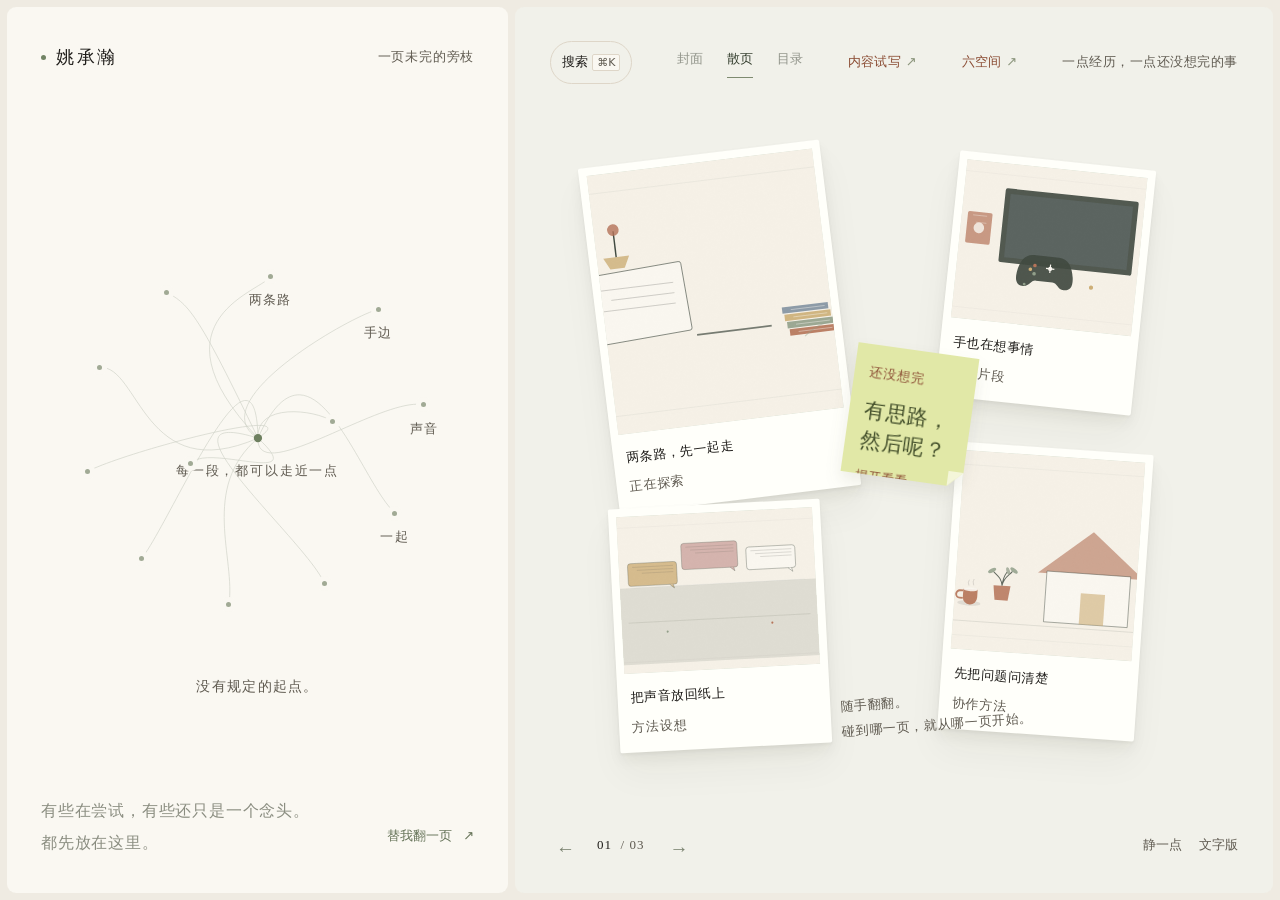
==== commit c2f4dc21: "E8: shift right fragment cards inward" ====
--- a/index.html
+++ b/index.html
@@ -7,8 +7,8 @@
     <meta name="application-name" content="yao-fragments" />
     <meta name="description" content="姚承瀚的个人探索页。从一张照片、一段尝试或一个没想完的问题，随意走走。" />
     <title>姚承瀚 · 随意走走</title>
-    <script type="module" crossorigin src="./assets/index-Cl7dmGuj.js"></script>
-    <link rel="stylesheet" crossorigin href="./assets/index-BbCtOEMw.css">
+    <script type="module" crossorigin src="./assets/index-DkI_mZln.js"></script>
+    <link rel="stylesheet" crossorigin href="./assets/index-1LJFwSCD.css">
   </head>
   <body>
     <div id="root"></div>
--- a/assets/index-1LJFwSCD.css
+++ b/assets/index-1LJFwSCD.css
@@ -0,0 +1 @@
+.slot-image{object-fit:cover;background:#e9e2d4;width:100%;height:auto;display:block;overflow:hidden}.slot-image--fallback{background:linear-gradient(135deg,#8a4b3214,#0000 45%),repeating-linear-gradient(90deg,#ece5d7 0 1px,#f6f1e7 1px 12px);place-items:center;display:grid;position:relative}.slot-image-mark{opacity:.7;border:1px solid #2f2a2359;border-radius:50%;width:38%;height:38%}.cover-visual{margin:34px 0 0}.cover-visual .cover-img{aspect-ratio:16/9;object-fit:cover;border:1px solid var(--rule,#ded6c8);max-height:340px}.cover-visual figcaption{color:var(--ink-2,#5f5a50);letter-spacing:.04em;margin-top:8px;font-size:13px}.space-hero-img{aspect-ratio:3;border:1px solid var(--rule,#ded6c8);max-height:none;margin:0 0 22px}.space-card-img{aspect-ratio:4/3;border:1px solid #ded6c8b3;border-radius:0;height:auto;margin:-2px 0 12px}.person-hero-img{aspect-ratio:3/2;border:1px solid var(--rule,#ded6c8);width:min(100%,620px);max-height:none;margin:18px 0 0}.content-card-img{aspect-ratio:4/3;border-bottom:1px solid var(--rule,#ded6c8);width:calc(100% + 40px);margin:-20px -20px 4px}.content-detail-img{aspect-ratio:4/3;border:1px solid var(--rule,#ded6c8);max-height:360px;margin:22px 0 24px}@media (max-width:640px){.space-card-img{height:auto}.space-hero-img{max-height:150px;margin-bottom:16px}.person-hero-img{max-height:200px}.content-card-img{width:calc(100% + 40px);margin:-20px -20px 4px}.cover-visual{margin-top:22px}}.content-card-img{object-fit:cover;max-height:200px}.content-detail-img{object-fit:cover;max-height:340px}.person-hero-img{object-fit:cover;max-height:230px}:is(.spaces-body:has(.person-page) .space-hero-img,.spaces-body:has(.person-page) .spaces-space-head){display:none}.person-card-thumb{aspect-ratio:3/2;object-fit:cover;border:0;border-bottom:1px solid var(--rule);border-radius:6px 6px 0 0;width:calc(100% + 26px);height:auto;margin:-12px -13px 10px;display:block}.spaces-overlay{z-index:40;background:var(--canvas);overscroll-behavior:contain;padding:7px;position:fixed;inset:0;overflow:auto}.spaces-shell{background:var(--paper);border-radius:9px;flex-direction:column;min-height:calc(100dvh - 14px);display:flex;box-shadow:0 18px 50px #3d42351a}.spaces-head{border-bottom:1px solid var(--line);grid-template-columns:auto 1fr auto;align-items:end;gap:8px 26px;padding:22px 30px 16px;display:grid}.spaces-back{color:var(--green);border-bottom:1px solid #0000;grid-area:1/1/3;align-self:start;padding:4px 0;font-size:13px}.spaces-back:hover,.spaces-back:focus-visible{border-color:var(--green)}.spaces-heading{grid-area:1/2}.spaces-kicker{letter-spacing:.22em;color:var(--muted);margin-bottom:5px;font-size:13px;display:block}.spaces-heading h2{letter-spacing:.04em;color:#3d4339;margin:0;font-family:Songti SC,STSong,SimSun,serif;font-size:30px;font-weight:600}.spaces-intro{max-width:560px;color:var(--ink-2);grid-area:2/2/auto/4;margin:0;font-size:13px;line-height:1.8}.spaces-tabs{scrollbar-width:none;gap:2px;padding:10px 30px 0;display:flex;overflow-x:auto}.spaces-tabs::-webkit-scrollbar{display:none}.spaces-tabs button{color:var(--ink-2);white-space:nowrap;border-radius:7px 7px 0 0;flex:none;padding:9px 13px 11px;font-size:13px;position:relative}.spaces-tabs button span{letter-spacing:.08em;color:var(--ink-2);margin-right:6px;font-size:13px}.spaces-tabs button.is-active:after{content:"";background:var(--green);border-radius:2px;height:2px;position:absolute;bottom:4px;left:12px;right:12px}.spaces-body{flex:1;min-height:360px;padding:26px 30px 34px}.spaces-space-head{max-width:640px;margin-bottom:20px}.spaces-space-head h3{letter-spacing:.03em;color:#3d4339;margin:0 0 7px;font-family:Songti SC,STSong,SimSun,serif;font-size:21px;font-weight:600}.spaces-space-head p{color:var(--ink-2);margin:0;font-size:13px;line-height:1.8}.spaces-foot{border-top:1px solid var(--line);letter-spacing:.05em;color:#9a9e8e;flex-wrap:wrap;gap:8px 22px;padding:13px 30px;font-size:13px;display:flex}.spaces-foot span:before{content:"·";color:#b9bcae;margin-right:7px}.spaces-overview{grid-template-columns:repeat(3,minmax(0,1fr));gap:12px;display:grid}.space-entry{text-align:left;background:#f7f6ee;border:1px solid #e6e5da;border-radius:8px;flex-direction:column;align-items:flex-start;gap:7px;min-height:150px;padding:18px 18px 15px;transition:transform .18s,box-shadow .18s;display:flex;position:relative}.space-entry:hover,.space-entry:focus-visible{transform:translateY(-2px);box-shadow:0 8px 18px #3d423514}.space-entry-index{letter-spacing:.16em;color:#a3a795;font-size:13px}.space-entry strong{color:#3e4438;letter-spacing:.05em;font-family:Songti SC,STSong,SimSun,serif;font-size:20px;font-weight:600}.space-entry-note{color:#7d8372;max-width:230px;font-size:13px;line-height:1.7}.space-entry-count{color:#a0a492;margin-top:auto;font-size:13px}.space-entry-arrow{color:#a9ac9b;font-size:13px;position:absolute;top:14px;right:14px}.space-cards{grid-template-columns:repeat(3,minmax(0,1fr));align-items:start;gap:12px;display:grid}.space-card{text-align:left;background:#fbfaf4;border:1px solid #e5e4d9;border-radius:7px;flex-direction:column;min-height:170px;padding:13px 14px 14px;transition:transform .16s,box-shadow .16s;display:flex;position:relative;box-shadow:0 5px 14px #3d42350e}.space-card:hover,.space-card:focus-visible{transform:translateY(-2px)rotate(-.35deg);box-shadow:0 10px 20px #3d423518}.space-card--sky{background:#f8f8f2}.space-card--cinema{background:#f6f3ec}.space-card--paper{background:#fbfaf4}.space-card--plain{background:#f7f6ee}.space-card-img{object-fit:cover;filter:saturate(.82);border-radius:4px;width:100%;height:78px;margin-bottom:9px}.space-image-fallback{color:#526149;text-align:center;background:#e3e8db;place-items:center;padding:12px;font-size:13px;display:grid}.space-card-head{justify-content:space-between;align-items:center;gap:8px;margin-bottom:5px;display:flex}.space-card-index{letter-spacing:.12em;color:#adaf9d;font-size:13px}.space-card-tag{color:#78806c;letter-spacing:.04em;background:#eef0e4;border-radius:3px;padding:2px 6px;font-size:13px}.space-card-title{color:#3b4138;margin-bottom:5px;font-family:Songti SC,STSong,SimSun,serif;font-size:15.5px;font-weight:600;line-height:1.55}.space-card-body{color:#7b806f;margin:0;font-size:13px;line-height:1.75}.space-card-meta{color:#9b9f8d;margin-top:auto;padding-top:9px;font-size:13px}.space-card-open{color:#b0b3a2;font-size:13px;position:absolute;bottom:11px;right:12px}.space-missing{color:#8b8f7e;background:#f6f6ee;border:1px dashed #d6d8c8;border-radius:6px;grid-column:1/-1;margin:6px 0 0;padding:11px 13px;font-size:13px;line-height:1.7}.space-missing span{color:#6f7661;letter-spacing:.05em;background:#eceee0;border-radius:3px;margin-right:8px;padding:1px 6px;font-size:13px;display:inline-block}.now-space{flex-direction:column;gap:18px;display:flex}.now-anon{background:#f5f4ea;border:1px solid #e2e2d5;border-radius:8px;max-width:640px;padding:18px 20px}.now-label{letter-spacing:.16em;color:#9da18e;margin-bottom:8px;font-size:13px;display:block}.now-anon p{color:#656c5a;margin:0 0 10px;font-size:13px;line-height:1.9}.now-reveal{border-bottom:1px solid var(--green);color:var(--green);padding:2px 0;font-size:13px}.now-identity{border-top:1px solid #e2e2d5;flex-direction:column;gap:4px;padding-top:10px;display:flex}.now-identity strong{letter-spacing:.08em;color:#3c4237;font-family:Songti SC,STSong,SimSun,serif;font-size:17px}.now-identity span{color:#777d6b;font-size:13px}.thought-space{grid-template-columns:repeat(2,minmax(0,1fr));gap:14px;display:grid}.thought-note{background:#f9f8f1;border:1px solid #e6e5da;border-radius:8px;padding:17px 18px}.thought-note h4{color:#3d4338;margin:9px 0 10px;font-family:Songti SC,STSong,SimSun,serif;font-size:16px;font-weight:600;line-height:1.6}.thought-body{text-align:left;color:#7a806f;border-top:1px solid #ebeadd;flex-direction:column;gap:4px;padding-top:9px;font-size:13px;line-height:1.75;display:flex}.thought-caption{letter-spacing:.08em;color:#a2a694;font-size:13px}.thought-foot{color:#a5a996;margin:9px 0 0;font-size:13px}.together-space{flex-direction:column;gap:16px;display:flex}.relation-stats{color:#777d6c;background:#f5f4ea;border:1px solid #e4e3d6;border-radius:7px;flex-wrap:wrap;gap:8px 20px;padding:12px 15px;font-size:13px;display:flex}.relation-stats b{color:#3f473a;margin-right:4px;font-family:Songti SC,STSong,SimSun,serif;font-size:17px}.relation-pending{color:#9a9e8b}.relation-tools{flex-wrap:wrap;justify-content:space-between;align-items:center;gap:10px;display:flex}.relation-toggle{background:#f8f7f0;border:1px solid #dcdccd;border-radius:6px;display:flex;overflow:hidden}.relation-toggle button{color:#838872;padding:7px 15px;font-size:13px}.relation-toggle button[aria-pressed=true]{color:#4a5540;background:#e9ecdf}.relation-search{color:#9a9e8c;align-items:center;gap:8px;font-size:13px;display:flex}.relation-search input{width:220px;font:inherit;color:#4d5445;background:#fbfaf4;border:1px solid #dcdccd;border-radius:6px;padding:7px 10px;font-size:13px}.relation-search input::placeholder{color:#b2b5a5}.relation-list{min-height:150px}.relation-list ul{flex-direction:column;gap:6px;margin:0;padding:0;list-style:none;display:flex}.relation-list li{color:#5f6754;background:#fbfaf4;border:1px solid #e5e5d8;border-radius:6px;justify-content:space-between;gap:12px;padding:9px 12px;font-size:13px;display:flex}.relation-list li small{color:#a1a591}.relation-empty{color:#858a76;max-width:600px;margin:0 0 12px;font-size:13px;line-height:1.85}.relation-slots{grid-template-columns:repeat(3,minmax(0,1fr));gap:8px;margin:0;padding:0;list-style:none;display:grid}.relation-slots li{color:#7d8370;background:#f7f7ef;border:1px dashed #d3d6c5;border-radius:6px;flex-direction:column;gap:3px;padding:11px 12px;font-size:13px;display:flex}.relation-slots li span:first-child{color:#b0b4a2;font-size:13px}.relation-slots li small{color:#a8ac99;font-size:13px}.relation-graph-wrap{background:#fbfaf4;border:1px solid #e4e4d7;border-radius:8px;padding:6px}.relation-graph{width:100%;height:auto;display:block}.graph-self{fill:#eef0e3;stroke:#9aa68b;stroke-width:1px}.graph-self-label{fill:#4b5542;font-family:Songti SC,STSong,serif;font-size:13px}.graph-self-sub{fill:#9aa18b;font-size:13px}.graph-pending{fill:#f8f8f0;stroke:#cfd2c1;stroke-dasharray:4 4;stroke-width:1px}.graph-pending-label{fill:#727a63;font-family:Songti SC,STSong,serif;font-size:13px}.graph-pending-sub{fill:#a5a994;font-size:13px}.graph-edge{stroke:#c6c9b8;stroke-width:1px;stroke-dasharray:3 4;marker-end:url(#rel-arrow)}.graph-caption{fill:#a5a994;font-size:13px}.relation-contract{color:#757c68;background:#f8f7f0;border:1px solid #e4e4d7;border-radius:7px;padding:10px 14px;font-size:13px}.relation-contract summary{cursor:pointer;color:#5e6754;letter-spacing:.03em}.relation-contract dl{grid-template-columns:52px 1fr;gap:6px 10px;margin:11px 0 8px;display:grid}.relation-contract dt{color:#9aa08b;font-size:13px}.relation-contract dd{color:#767d69;word-break:break-word;margin:0;font-size:13px;line-height:1.6}.relation-contract p{color:#9a9f8b;margin:0;font-size:13px;line-height:1.7}.together-stories{border-top:1px solid var(--line);padding-top:14px}.together-stories h4{color:#3e4438;margin:0 0 4px;font-family:Songti SC,STSong,SimSun,serif;font-size:16px;font-weight:600}.together-stories-note{color:#8b907c;margin:0 0 11px;font-size:13px;line-height:1.75}.space-detail-overlay{z-index:45;-webkit-backdrop-filter:blur(3px);backdrop-filter:blur(3px);background:#2e332a26;justify-content:center;align-items:center;padding:30px;display:flex;position:fixed;inset:0}.space-detail{background:#fcfbf6;border-radius:9px;width:min(560px,100%);max-height:82dvh;padding:26px 28px 24px;position:relative;overflow:auto;box-shadow:0 24px 60px #2e332a33}.space-detail-close{color:#9aa08b;font-size:20px;line-height:1;position:absolute;top:12px;right:14px}.space-detail-img{object-fit:cover;filter:saturate(.82);border-radius:9px 9px 0 0;width:calc(100% + 56px);height:180px;margin:-26px -28px 16px}.space-detail h3{color:#3b4137;margin:8px 0 11px;font-family:Songti SC,STSong,SimSun,serif;font-size:24px;font-weight:600;line-height:1.55}.space-detail-body{color:#656c5a;margin:0 0 14px;font-size:13.5px;line-height:1.95}.space-detail-note{color:#a0a48f;border-top:1px solid #e8e7db;margin:0;padding-top:12px;font-size:13px;line-height:1.7}.space-detail-related{flex-wrap:wrap;align-items:center;gap:7px;margin-top:14px;display:flex}.space-detail-related span{color:#a1a58f;margin-right:2px;font-size:13px}.space-detail-related button{color:#6d7560;background:#f6f5ec;border:1px solid #dfdfd0;border-radius:4px;padding:5px 9px;font-size:13px}.space-detail-related button:hover{border-color:#b9c0a8}@media (max-width:1120px){.spaces-overview,.space-cards{grid-template-columns:repeat(2,minmax(0,1fr))}.spaces-head{grid-template-columns:auto 1fr;padding:18px 22px 14px}.spaces-intro{grid-column:1/3}.spaces-tabs{padding:8px 22px 0}.spaces-body{padding:22px 22px 28px}.spaces-foot{padding:11px 22px}.relation-slots{grid-template-columns:repeat(2,minmax(0,1fr))}}@media (max-width:760px){.spaces-overlay{padding:5px}.spaces-shell{min-height:calc(100dvh - 10px)}.spaces-head{flex-direction:column;align-items:flex-start;gap:6px;padding:15px 16px 11px;display:flex}.spaces-back{order:0;font-size:13px}.spaces-heading{order:1}.spaces-heading h2{font-size:24px}.spaces-intro{order:2;font-size:13px}.spaces-tabs{padding:7px 12px 0}.spaces-tabs button{padding:8px 10px 10px;font-size:13px}.spaces-body{padding:17px 16px 24px}.spaces-overview{grid-template-columns:1fr;gap:8px}.space-entry{min-height:112px;padding:14px}.space-cards{grid-template-columns:1fr;gap:9px}.space-card{min-height:0}.space-card-img{height:92px}.thought-space{grid-template-columns:1fr}.relation-stats{gap:6px 14px;font-size:13px}.relation-pending{width:100%}.relation-tools{flex-direction:column;align-items:flex-start}.relation-search{width:100%}.relation-search input{flex:1;width:auto}.relation-slots{grid-template-columns:1fr}.spaces-foot{gap:4px 12px;padding:10px 16px;font-size:13px}.space-detail-overlay{padding:12px}.space-detail{padding:22px 20px 20px}.space-detail-img{width:calc(100% + 40px);height:130px;margin:-22px -20px 13px}.space-detail h3{font-size:20px}.relation-graph-wrap{padding:0;overflow:hidden}}@media (prefers-reduced-motion:reduce){.space-entry,.space-card{transition:none}}.fragments-header .spaces-toggle{letter-spacing:.03em;color:var(--accent);border-bottom:1px solid #0000;flex:none;padding:2px 0;font-size:13px}.fragments-header .spaces-toggle:hover,.fragments-header .spaces-toggle:focus-visible{border-color:var(--accent)}.fragments-header .spaces-toggle span{color:#8b957c;font-size:13px}.person-cards{background:#f7f6ee;border:1px solid #e4e3d6;border-radius:8px;padding:14px 15px}.person-cards-head{justify-content:space-between;align-items:baseline;margin-bottom:10px;display:flex}.person-cards-head span{letter-spacing:.12em;color:#4b5344;font-size:13px}.person-cards-head small{color:#9a9e8e;font-size:13px}.person-card-grid{grid-template-columns:repeat(3,minmax(0,1fr));gap:9px;display:grid}.person-card{text-align:left;background:#fbfaf4;border:1px solid #e5e4d9;border-radius:6px;flex-direction:column;align-items:flex-start;gap:3px;padding:12px 13px;transition:transform .16s,box-shadow .16s;display:flex}.person-card:hover,.person-card:focus-visible{transform:translateY(-2px);box-shadow:0 8px 16px #3d423512}.person-card-alias{color:#3e4438;letter-spacing:.03em;font-family:Songti SC,STSong,SimSun,serif;font-size:17px}.person-card-kind{color:#8a8f7c;font-size:13px}.person-card-meta{color:#a0a492;margin-top:3px;font-size:13px}.person-card-major{color:#9a5b3a;font-size:13px}.person-page{max-width:980px;margin:0 auto}.person-back{color:#6a725c;border-bottom:1px solid #0000;margin-bottom:14px;padding:2px 0;font-size:13px}.person-back:hover,.person-back:focus-visible{border-color:#6a725c}.person-head{border-bottom:1px solid #3d4339;justify-content:space-between;align-items:flex-end;gap:20px;padding:6px 0 16px;display:flex}.person-kicker{letter-spacing:.2em;color:#9a5b3a;font-size:13px}.person-head h3{color:#2f342b;letter-spacing:.02em;margin:4px 0 8px;font-family:Songti SC,STSong,SimSun,serif;font-size:clamp(30px,5vw,42px);line-height:1.1}.person-intro{color:var(--ink-2);max-width:36em;margin:0;font-size:13px}.person-num{color:#e6e4d6;letter-spacing:-.04em;font-family:Georgia,serif;font-size:86px;line-height:.8}.person-stats{color:#8a8f7c;border-bottom:1px solid #e4e3d6;flex-wrap:wrap;gap:8px 22px;padding:14px 0;font-size:13px;display:flex}.person-stats b{color:#3e4438;margin-right:4px;font-family:Georgia,serif;font-size:16px}.person-toolbar{z-index:3;background:#f4f3ea;border-bottom:1px solid #e4e3d6;flex-wrap:wrap;align-items:center;gap:8px 10px;padding:10px 0;display:flex;position:sticky;top:0}.person-tabs{flex-wrap:wrap;gap:5px;display:flex}.person-tabs button{color:#7b806e;background:#fbfaf4;border:1px solid #deddd0;border-radius:999px;padding:5px 10px;font-size:13px}.person-tabs button.is-on{color:#fbfaf4;background:#3d4339;border-color:#3d4339}.person-tabs em{opacity:.65;margin-left:4px;font-size:13px;font-style:normal}.person-theme{color:#4b5344;background:#fbfaf4;border:1px solid #deddd0;border-radius:4px;margin-left:auto;padding:5px 7px;font-size:13px}.person-sec{letter-spacing:.2em;color:#9a5b3a;margin:26px 0 10px;font-size:13px;font-weight:600}.person-major{background:#e4e3d6;border:1px solid #e4e3d6;grid-template-columns:1fr 1fr;gap:1px;display:grid}.person-ev{background:#fbfaf4;margin:0;padding:16px 17px}.person-ev-head{color:#8a8f7c;align-items:center;gap:7px;font-size:13px;display:flex}.person-lv{background:#aaa;width:16px;height:2px}.person-lv--S{background:#b0442c}.person-lv--A{background:#c98843}.person-lv--B{background:#8c8a4a}.person-lv--C{background:#b3b1a2}.person-major-tag{color:#9a5b3a;letter-spacing:.1em;font-size:13px}.person-idx{color:#c9c6b4;margin-left:auto;font-family:Georgia,serif;font-size:13px}.person-ev h5{color:#2f342b;margin:4px 0 7px;font-size:15px;line-height:1.45}.person-ev p{color:#4e5447;margin:4px 0;font-size:13px;line-height:1.8}.person-ev p span,.person-row-body p span{color:#9a9e8e;vertical-align:1px;border:1px solid #e0dfd2;border-radius:2px;margin-right:5px;padding:0 3px;font-size:13px;display:inline-block}.person-ev-meta{color:#a0a492;border-top:1px dashed #e4e3d6;margin-top:8px;padding-top:5px;font-size:13px}.person-timeline{border-top:1px solid #e4e3d6}.person-year{color:#b3b1a2;margin:18px 0 2px;font-family:Georgia,serif;font-size:19px;font-weight:400}.person-row{border-bottom:1px solid #ebe9de;grid-template-columns:92px 1fr;gap:14px;padding:12px 0;display:grid}.person-row-date{color:#8a8f7c;letter-spacing:.02em;font-size:13px}.person-row-title{color:#2f342b;margin-bottom:3px;font-size:13.5px;line-height:1.5}.person-row-title i{color:#9a5b3a;border:1px solid #d9c9b8;border-radius:2px;margin-left:5px;padding:0 3px;font-size:13px;font-style:normal}.person-row-body p{color:#5a6052;margin:3px 0;font-size:13px;line-height:1.75}.person-row--S .person-row-title{color:#8f3a28}.person-more{color:#3d4339;background:#fbfaf4;border:1px solid #3d4339;border-radius:3px;margin:18px auto;padding:7px 16px;font-size:13px;display:block}.person-note{color:#7b806e;background:#efeee2;border-radius:4px;margin-top:22px;padding:11px 13px;font-size:13px;line-height:1.7}@media (max-width:760px){.person-card-grid{grid-template-columns:1fr}.person-head{display:block}.person-num{display:none}.person-major{grid-template-columns:1fr}.person-row{grid-template-columns:1fr;gap:2px}.person-row-date{color:#9a9e8e;font-size:13px}.person-theme{width:100%;margin-left:0}.person-toolbar{position:static}}.person-filters{flex-wrap:wrap;gap:10px;margin:0 0 14px;display:flex}.person-search{flex:1;min-width:220px}.person-filters select{font:inherit;background:#fff;border:1px solid #d8d6cc;border-radius:6px;padding:8px 10px;font-size:13px}.person-path{grid-template-columns:repeat(3,minmax(0,1fr));gap:8px;margin:6px 0 22px;display:grid}.person-path-item{text-align:left;cursor:pointer;font:inherit;color:inherit;background:#fbfaf6;border:1px solid #e2ded2;border-radius:8px;flex-direction:column;gap:4px;padding:10px 12px;display:flex}.person-path-item:hover{border-color:#b9b29d}.person-path-theme{justify-content:space-between;gap:8px;font-size:13px;font-weight:600;display:flex}.person-path-theme em{color:#8b8b80;font-style:normal;font-weight:400}.person-path-event{color:#77776d;font-size:13px;line-height:1.5}@media (max-width:640px){.person-path{grid-template-columns:1fr}.person-back{min-height:44px;padding:10px 0}.person-tabs button{min-width:44px;min-height:44px;padding:10px 12px}.person-theme{min-height:44px}.person-more{min-height:44px;padding:10px 18px}.person-path-item,.person-card{min-height:44px}}.person-error{background:#fbf3e8;border:1px solid #d9c7b4;border-radius:6px;flex-wrap:wrap;align-items:center;gap:10px 16px;margin:14px 0;padding:13px 15px;display:flex}.person-error p{color:#5f4f3d;margin:0;font-size:13px;line-height:1.7}.person-retry{color:#5f4326;cursor:pointer;min-height:40px;font:inherit;background:#fffaf1;border:1px solid #8a6d4a;border-radius:4px;padding:8px 16px;font-size:13px}.person-retry:hover{background:#f3e3cf}.person-retry:focus-visible{outline-offset:2px;outline:2px solid #7a5a34}.spaces-intro,.space-card-body,.person-intro,.person-note,.relation-empty,.together-stories-note{font-size:16px;line-height:1.9}.signature-note,.atlas-node-label,.atlas-whisper,.page-note,.page-total,.space-entry-note,.space-entry-count,.space-card-meta,.space-card-tag,.space-card-body,.person-card-meta,.person-card-kind,.person-row-date,.person-ev-meta,.person-path-event,.content-idx,.content-count,.content-note{color:var(--ink-2)!important}@media (max-width:640px){.spaces-head{grid-template-columns:auto 1fr;gap:6px 14px;padding:16px 16px 10px}.spaces-back{grid-row:1;font-size:13px}.spaces-kicker{display:none}.spaces-heading h2{font-size:26px;line-height:1.15}.spaces-intro{grid-column:1/3;font-size:15px;line-height:1.8}.spaces-tabs{grid-template-columns:repeat(3,1fr);gap:6px;padding:12px 14px 6px;display:grid;overflow:visible}.spaces-tabs button{border:1px solid var(--rule);text-align:left;white-space:normal;border-radius:10px;padding:10px 8px;font-size:13px}.spaces-tabs button span{font-size:11px}.spaces-foot{padding:12px 16px;font-size:12px}.person-head h3{overflow-wrap:anywhere;font-size:26px;line-height:1.25}.spaces-back{align-items:center;min-height:44px;display:inline-flex}}.spaces-head{grid-template-columns:auto 1fr;align-items:center;padding:16px 30px 13px}.spaces-layout{flex:1;grid-template-columns:258px minmax(0,1fr);min-height:0;display:grid}.spaces-aside{border-right:1px solid var(--rule);align-self:start;padding:24px 22px 28px 30px;position:sticky;top:0}.spaces-aside-intro{color:var(--ink-2);margin:0 0 18px;font-size:14px;line-height:1.9}.spaces-tabs{flex-direction:column;gap:2px;padding:0;display:flex;overflow:visible}.spaces-tabs button{color:var(--ink);text-align:left;white-space:normal;border-radius:7px;align-items:baseline;gap:10px;padding:10px 8px;font-size:14px;display:flex}.spaces-tabs button span{color:var(--accent);letter-spacing:.08em;margin:0;font-size:12px}.spaces-tabs button:hover{color:var(--ink);background:#f4f2ea}.spaces-tabs button.is-active{color:var(--ink);background:#f4f3ea}.spaces-tabs button.is-active:after{display:none}.spaces-tabs button.is-active span{color:var(--accent)}.spaces-aside-note{color:var(--ink-2);border-top:1px solid var(--rule);margin:18px 0 0;padding-top:14px;font-size:12px;line-height:1.8}.spaces-body{padding:26px 34px 40px}.spaces-overview{display:block}.spaces-overview-lead{max-width:620px;color:var(--ink-2);margin:0 0 12px;font-size:15px;line-height:1.95}.space-row{border:0;border-bottom:1px solid var(--rule);text-align:left;width:100%;font:inherit;color:var(--ink);cursor:pointer;background:0 0;grid-template-columns:48px minmax(0,1fr) auto 22px;align-items:center;gap:18px;padding:20px 0;display:grid}.space-row-index{color:var(--accent);align-self:start;padding-top:3px;font-family:Songti SC,STSong,SimSun,serif;font-size:18px}.space-row-main{display:block}.space-row-main strong{letter-spacing:.03em;margin-bottom:4px;font-family:Songti SC,STSong,SimSun,serif;font-size:22px;font-weight:600;display:block}.space-row-note{color:var(--ink-2);font-size:14px;line-height:1.75;display:block}.space-row-count{color:var(--ink-2);white-space:nowrap;font-size:12px}.space-row-arrow{color:var(--ink-2);font-size:14px;transition:transform .15s}.space-row:hover .space-row-main strong{color:var(--accent)}.space-row:hover .space-row-arrow{transform:translate(2px,-2px)}.space-row:focus-visible{outline:2px solid var(--accent);outline-offset:-2px}@media (max-width:760px){.spaces-head{padding:14px 16px 10px}.spaces-layout{display:block}.spaces-aside{border-right:0;border-bottom:1px solid var(--rule);padding:12px 14px 8px;position:static}.spaces-aside-intro,.spaces-aside-note{display:none}.spaces-tabs{grid-template-columns:repeat(3,1fr);gap:6px;display:grid}.spaces-tabs button{border:1px solid var(--rule);border-radius:9px;justify-content:flex-start;padding:9px 8px;font-size:13px}.spaces-tabs button span{font-size:11px}.spaces-body{padding:16px 16px 26px}.spaces-overview-lead{margin-bottom:6px;font-size:14px;line-height:1.85}.space-row{grid-template-columns:30px minmax(0,1fr) 20px;gap:4px 10px;padding:16px 0}.space-row-index{grid-row:1/4;padding-top:4px;font-size:16px}.space-row-main{grid-area:1/2}.space-row-main strong{font-size:20px}.space-row-note{grid-area:2/2;font-size:13px}.space-row-count{grid-area:3/2;font-size:12px}.space-row-arrow{grid-area:1/3;align-self:start;padding-top:8px}}.spaces-layout{position:relative}.spaces-layout:before{content:"";background:var(--rule);pointer-events:none;width:1px;position:absolute;top:0;bottom:0;left:258px}.spaces-aside{border-right:0}@media (max-width:760px){.spaces-head{align-items:flex-start}.spaces-layout:before{display:none}}.spaces-head{flex-wrap:wrap;align-items:center;gap:8px 18px;padding:14px 30px 12px;display:flex}.spaces-back{align-self:center}.spaces-heading{align-items:baseline;gap:14px;display:flex}.spaces-kicker{margin:0}.spaces-heading h2{font-size:28px}@media (max-width:760px){.spaces-head{gap:2px 12px;padding:12px 16px 10px}.spaces-heading h2{font-size:25px}.spaces-head{flex-direction:row;justify-content:flex-start;align-items:center}}.space-row-count,.spaces-tabs button span{font-size:13px}@media (max-width:760px){.space-row-count,.spaces-tabs button span{font-size:13px}}.relation-stats--split{border:1px solid var(--rule);background:var(--paper);grid-template-columns:repeat(3,1fr);gap:0;padding:0;display:grid}.relation-stats--split span{border-right:1px solid var(--rule);color:var(--ink-2);padding:14px 16px;font-size:13px}.relation-stats--split span:last-child{border-right:0}.relation-stats--split b{color:var(--ink);margin-right:4px;font-size:22px;font-weight:400}.person-rows{border-top:1px solid var(--rule);flex-direction:column;display:flex}.person-row-card{border:0;border-bottom:1px solid var(--rule);text-align:left;cursor:pointer;background:0 0;grid-template-columns:1.5fr .75fr .65fr 1fr auto;align-items:center;gap:12px;width:100%;padding:14px 4px;display:grid}.person-row-card:hover{background:#8a4b320a}.person-row-name{font-family:var(--serif);color:var(--ink);font-size:19px}.person-row-kind{color:var(--ink-2);font-size:13px}.person-row-count{color:var(--ink);font-size:14px}.person-row-span{color:var(--ink-2);font-size:13px}.person-row-arrow{color:var(--ink-2);font-size:14px}.person-low{border:1px dashed var(--rule);color:var(--ink-2);margin:12px 0 0;padding:10px 12px;font-size:13px}.person-paths{border-top:1px solid var(--rule);border-bottom:1px solid var(--rule);margin:6px 0 18px}.person-paths summary{cursor:pointer;color:var(--ink-2);letter-spacing:.04em;padding:12px 0;font-size:14px}.person-paths .person-path{margin:0 0 14px}.person-related{grid-template-columns:repeat(3,1fr);gap:12px;margin:0 0 22px;display:grid}.person-related-card{border:1px solid var(--rule);background:var(--paper);text-align:left;cursor:pointer;flex-direction:column;gap:6px;padding:14px;display:flex}.person-related-card span{color:var(--ink-2);letter-spacing:.06em;font-size:13px}.person-related-card strong{font-family:var(--serif);color:var(--ink);font-size:17px;font-weight:400}.person-related-card small{color:var(--ink-2);font-size:13px;line-height:1.6}.person-related-card:hover{border-color:var(--accent)}@media (max-width:700px){.relation-stats--split{border-bottom:0;grid-template-columns:1fr}.relation-stats--split span{border-right:0;border-bottom:1px solid var(--rule);padding:10px 12px}.person-row-card{grid-template-columns:1fr auto;gap:3px 10px;padding:12px 2px}.person-row-name{grid-area:1/1}.person-row-arrow{grid-area:1/2}.person-row-kind{grid-area:2/1}.person-row-count{text-align:right;grid-area:2/2}.person-row-span{grid-area:3/1/auto/-1}.person-related{grid-template-columns:1fr}.person-paths summary{align-items:center;min-height:44px;display:flex}}.person-row-card{animation:.4s cubic-bezier(.2,.7,.2,1) both row-rise;animation-delay:calc(var(--i,0) * 26ms);transition:background .2s,padding .2s}.person-row-card:hover{background:#f7f2e7;padding-left:14px}.space-row{animation:.4s cubic-bezier(.2,.7,.2,1) both row-rise;animation-delay:calc(var(--i,0) * 40ms)}.space-row:hover{padding-left:8px}.cover{background:var(--paper);min-height:100dvh;color:var(--ink);padding:0 clamp(20px,5vw,72px);font-family:PingFang SC,Microsoft YaHei,system-ui,sans-serif}.cover-head{border-bottom:1px solid var(--rule);letter-spacing:.08em;color:var(--ink-2);justify-content:space-between;align-items:baseline;padding:22px 0;font-size:13px;display:flex}.cover-name{color:var(--ink);letter-spacing:.12em;font-family:Songti SC,STSong,SimSun,serif;font-size:16px}.cover-main{grid-template-columns:minmax(0,1fr) 240px;align-items:end;gap:clamp(32px,6vw,72px);max-width:1120px;margin:0 auto;padding:clamp(44px,7vw,88px) 0 52px;display:grid}.cover-kicker{letter-spacing:.18em;color:var(--accent);margin:0;font-size:13px}.cover-hero h1{letter-spacing:.02em;margin:16px 0 22px;font-family:Songti SC,STSong,SimSun,serif;font-size:clamp(40px,5.2vw,68px);font-weight:600;line-height:1.18}.cover-now{max-width:640px;color:var(--ink);margin:0;font-size:17px;line-height:2}.cover-meta{color:var(--ink-2);letter-spacing:.02em;margin:16px 0 0;font-size:13px;line-height:1.9}.cover-actions{flex-wrap:wrap;gap:12px;margin-top:28px;display:flex}.cover-actions button{border:1px solid var(--ink);background:var(--ink);color:var(--paper);font:inherit;cursor:pointer;border-radius:999px;padding:12px 18px;font-size:14px;transition:transform .15s,background .15s}.cover-actions button:hover{transform:translateY(-1px)}.cover-actions button.ghost{color:var(--ink);border-color:var(--rule);background:0 0}.cover-actions button:focus-visible{outline:3px solid var(--accent);outline-offset:3px}.cover-signature{border-left:1px solid var(--rule);color:var(--ink-2);padding:8px 0 8px 20px;font-family:Kaiti SC,STKaiti,KaiTi,serif;font-size:14px;line-height:2;transform:rotate(-2deg)}.cover-signature span{letter-spacing:.08em;font-size:16px;display:block}.cover-signature small{margin-top:10px;font-size:12px;line-height:1.8;display:block}.cover-section{border-top:1px solid var(--rule);max-width:1120px;margin:0 auto;padding:34px 0 10px}.cover-section-head{justify-content:space-between;align-items:baseline;gap:16px;margin-bottom:6px;display:flex}.cover-section h2{letter-spacing:.03em;margin:0;font-family:Songti SC,STSong,SimSun,serif;font-size:28px;font-weight:600}.cover-hint,.cover-more{color:var(--ink-2);font-size:13px}.cover-more{font:inherit;cursor:pointer;border:0;border-bottom:1px solid var(--rule);background:0 0;padding:6px 0;font-size:13px}.cover-more:hover{color:var(--accent);border-color:var(--accent)}.cover-latest{margin:0;padding:0;list-style:none}.cover-latest li{border-bottom:1px solid var(--rule)}.cover-latest button{text-align:left;width:100%;font:inherit;cursor:pointer;color:var(--ink);background:0 0;border:0;grid-template-columns:104px minmax(0,1fr) 170px;gap:8px 20px;padding:18px 0;display:grid}.cover-latest time{color:var(--ink-2);font-variant-numeric:tabular-nums;grid-row:1/3;align-self:start;padding-top:4px;font-size:13px}.cover-latest-title{grid-column:2;font-family:Songti SC,STSong,SimSun,serif;font-size:20px;line-height:1.5}.cover-latest-line{color:var(--ink-2);grid-column:2;font-size:15px;line-height:1.8}.cover-latest-meta{color:var(--ink-2);text-align:right;grid-area:1/3/3;align-self:center;font-size:13px}.cover-latest button:hover .cover-latest-title{color:var(--accent)}.cover-spaces{margin:0;padding:0;list-style:none}.cover-spaces li{border-bottom:1px solid var(--rule)}.cover-spaces button{text-align:left;width:100%;font:inherit;cursor:pointer;color:var(--ink);background:0 0;border:0;grid-template-columns:44px 128px minmax(0,1fr) auto 22px;align-items:center;gap:14px;padding:15px 0;display:grid}.cover-space-index{color:var(--accent);font-family:Songti SC,STSong,SimSun,serif;font-size:18px}.cover-space-name{font-family:Songti SC,STSong,SimSun,serif;font-size:20px}.cover-space-note{color:var(--ink-2);font-size:14px;line-height:1.7}.cover-space-count{color:var(--ink-2);white-space:nowrap;font-size:13px}.cover-space-arrow{color:var(--ink-2);font-size:14px;transition:transform .15s}.cover-spaces button:hover .cover-space-name{color:var(--accent)}.cover-spaces button:hover .cover-space-arrow{transform:translate(2px,-2px)}.cover-foot{border-top:1px solid var(--rule);grid-template-columns:minmax(0,1fr) auto;align-items:start;gap:32px;max-width:1120px;margin:0 auto;padding:34px 0 52px;display:grid}.cover-foot h2{margin:0 0 10px;font-family:Songti SC,STSong,SimSun,serif;font-size:20px;font-weight:600}.cover-foot p{max-width:620px;color:var(--ink-2);margin:0;font-size:14px;line-height:1.9}.cover-foot-links{flex-wrap:wrap;gap:16px;padding-top:6px;font-size:13px;display:flex}.cover-foot-links button{font:inherit;color:var(--accent);cursor:pointer;border:0;border-bottom:1px solid var(--rule);background:0 0;padding:0;font-size:13px}.cover-foot-links a{color:var(--ink-2);border-bottom:1px solid var(--rule);text-decoration:none}.cover-foot-links a:hover,.cover-foot-links button:hover{color:var(--accent);border-color:var(--accent)}@media (max-width:760px){.cover{padding:0 16px}.cover-head{padding:16px 0;font-size:12px}.cover-place{text-align:right}.cover-main{grid-template-columns:1fr;gap:22px;padding:32px 0 30px}.cover-hero h1{margin:12px 0 18px;font-size:clamp(36px,10.5vw,46px)}.cover-now{font-size:16px;line-height:1.95}.cover-actions{gap:10px;margin-top:22px}.cover-actions button{text-align:center;flex:1 1 0;min-width:0;padding:12px 10px;font-size:13px}.cover-signature{display:none}.cover-section{padding:26px 0 6px}.cover-section h2{font-size:24px}.cover-hint{display:none}.cover-latest button{grid-template-columns:1fr;gap:5px;padding:16px 0}.cover-latest time{grid-row:auto;padding:0;font-size:12px}.cover-latest-title{grid-column:1;font-size:19px}.cover-latest-line{grid-column:1;font-size:14px}.cover-latest-meta{text-align:left;grid-area:auto/1;font-size:12px}.cover-spaces button{grid-template-columns:30px minmax(0,1fr) 20px;gap:4px 10px;padding:14px 0}.cover-space-index{grid-row:1/3;align-self:start;padding-top:3px;font-size:16px}.cover-space-name{grid-column:2;font-size:19px}.cover-space-note{grid-column:2;font-size:13px}.cover-space-count{grid-column:2;font-size:12px}.cover-space-arrow{grid-area:1/3}.cover-foot{grid-template-columns:1fr;gap:18px;padding:26px 0 40px}.cover-foot-links{gap:14px}}.cover-main{position:relative}.cover-link{font:inherit;color:var(--accent);cursor:pointer;border:0;border-bottom:1px solid var(--rule);background:0 0;margin-top:18px;padding:0;font-size:13px}.cover-link:hover{border-color:var(--accent)}.cover-link:focus-visible{outline:3px solid var(--accent);outline-offset:3px}.cover-sticker{color:#37301f;text-align:center;transform-origin:50% 40%;z-index:2;pointer-events:auto;background:#f3e7a8;width:150px;padding:18px 16px;font-family:Kaiti SC,STKaiti,KaiTi,serif;font-size:18px;line-height:1.5;position:absolute;top:1%;right:4%;box-shadow:0 8px 22px #3c301a1f}.cover-sticker span{opacity:.72;letter-spacing:.08em;font-size:14px;display:block}.cover-sticker b{letter-spacing:.06em;margin-top:6px;font-weight:600;display:block}.cover-img-wrap{border:1px solid var(--rule);will-change:transform;display:block;overflow:hidden}.cover-img-wrap .cover-img{object-fit:cover;border:0;width:100%;max-height:340px;display:block}@media (max-width:1100px){.cover-sticker{display:none}}@media (prefers-reduced-motion:reduce){.cover-link,.cover-actions button{transition:none!important}}.cover-head-link{font:inherit;color:var(--accent);cursor:pointer;border:0;border-bottom:1px solid var(--rule);background:0 0;margin-left:auto;margin-right:14px;padding:4px 0;font-size:13px}.cover-head-link:hover{border-color:var(--accent)}.content-overlay{z-index:60;color:#1d1c19;background:#fbf9f3;font-family:Noto Serif SC,Songti SC,Georgia,serif;line-height:1.85;position:fixed;inset:0;overflow-y:auto}.content-shell{max-width:1120px;margin:0 auto;padding:26px 32px 60px}.content-head{border-bottom:1px solid var(--rule);grid-template-columns:1fr auto;gap:6px 24px;padding:14px 0 24px;display:grid}.content-head .content-back{color:var(--ink-2);font:inherit;cursor:pointer;background:0 0;border:0;grid-column:1;justify-self:start;padding:4px 0;font-size:13px}.content-head .content-back:hover{color:#8a3b2b}.content-head>div{grid-column:1}.content-kicker{letter-spacing:.18em;color:#8a3b2b;font-size:13px}.content-head h2{margin:6px 0 8px;font-size:42px;font-weight:600;line-height:1.1}.content-head p{color:var(--ink-2);max-width:640px;margin:0;font-size:14px}.content-tabs{border-bottom:1px solid var(--rule);flex-wrap:wrap;gap:6px;margin-bottom:34px;padding:14px 0;display:flex}.content-tabs button{font:inherit;color:var(--ink-2);cursor:pointer;background:0 0;border:0;border-bottom:2px solid #0000;min-height:44px;padding:9px 12px;font-size:14px}.content-tabs button span{color:#9b9486;margin-left:5px;font-size:13px}.content-tabs button.is-active{color:#1d1c19;border-bottom-color:#8a3b2b}.content-sec-head{align-items:flex-start;gap:18px;margin-bottom:24px;display:flex}.content-num{color:#d9d1c0;font-family:Georgia,serif;font-size:52px;line-height:1}.content-sec-head h3{margin:0 0 8px;font-size:28px;font-weight:600}.content-sec-head p{color:var(--ink-2);max-width:760px;margin:0;font-size:14px}.content-grid{grid-template-columns:repeat(2,minmax(0,1fr));gap:16px;display:grid}.content-card{text-align:left;border:1px solid var(--rule);cursor:pointer;font:inherit;color:inherit;background:#fffdf7;flex-direction:column;gap:9px;min-height:174px;padding:20px;display:flex}.content-card:hover,.content-card:focus-visible{border-color:#8a3b2b;outline:none}.content-idx{letter-spacing:.16em;color:#9b9486;font-size:13px}.content-card strong{font-size:19px;font-weight:600;line-height:1.4}.content-card p{color:#4b463c;margin:0;font-size:13px;line-height:1.8}.content-tags{flex-wrap:wrap;gap:6px;margin-top:auto;display:flex}.content-tags span{color:var(--ink-2);border:1px solid var(--rule);border-radius:999px;padding:2px 7px;font-size:13px}.content-note{color:#5a5347;background:#f4efe3;border-left:3px solid #8a3b2b;margin-top:30px;padding:12px 16px;font-size:13px}.content-foot{border-top:1px solid var(--rule);color:#9b9486;letter-spacing:.1em;justify-content:space-between;margin-top:34px;padding-top:14px;font-size:13px;display:flex}.content-detail{z-index:70;background:#fbf9f3;padding:26px 32px 80px;position:fixed;inset:0;overflow-y:auto}.content-detail>*{max-width:820px;margin-left:auto;margin-right:auto}.content-detail-back{text-align:left;width:820px;max-width:100%;color:var(--ink-2);font:inherit;cursor:pointer;background:0 0;border:0;min-height:44px;margin:0 auto;padding:8px 0;font-size:14px;display:block}.content-detail-meta{flex-wrap:wrap;gap:8px;margin:10px auto 20px;display:flex}.content-detail-meta span{color:var(--ink-2);border:1px solid var(--rule);border-radius:999px;padding:2px 8px;font-size:13px}.content-detail h1{margin:0 auto 8px;font-size:clamp(28px,4.4vw,44px);font-weight:600;line-height:1.25}.content-lead{color:var(--ink-2);margin:0 auto 24px;font-size:16px}.content-body p{color:#2a2823;margin:0 auto 16px;font-size:16px;line-height:2}.content-detail dl{border-top:1px solid var(--rule);grid-template-columns:110px 1fr;gap:10px 18px;margin:28px auto 0;padding-top:18px;font-size:14px;display:grid}.content-detail dt{color:var(--ink-2)}.content-detail dd{color:#3f3a31;margin:0;line-height:1.9}@media (max-width:720px){.content-head{grid-template-columns:1fr}.content-head>div,.content-head p,.content-head .content-back{grid-column:1}.content-head p{margin-top:10px}.content-shell{padding:18px 20px 48px}.content-head h2{font-size:34px}.content-grid{grid-template-columns:1fr}.content-card{min-height:0}.content-sec-head{display:block}.content-num{margin-bottom:2px;font-size:38px;display:block}.content-sec-head h3{margin-top:0;font-size:23px}.content-detail{padding:18px 20px 60px}.content-detail dl{grid-template-columns:1fr;gap:4px 0}.content-detail dt{margin-top:10px}}@media (prefers-reduced-motion:reduce){.content-overlay,.content-detail{scroll-behavior:auto}*{transition:none!important;animation:none!important}}.content-tools{flex-wrap:wrap;align-items:center;gap:14px;margin:18px 0 26px;display:flex}.content-search{border:1px solid var(--rule);background:#fdfcf9;border-radius:8px;align-items:center;gap:8px;min-width:260px;padding:7px 10px;display:flex}.content-search span{color:var(--ink-2);letter-spacing:.08em;text-transform:uppercase;font-size:13px}.content-search input{font:inherit;color:#2a2823;background:0 0;border:0;outline:none;flex:1;min-width:140px;font-size:14px}.content-search button{color:#8a5a44;cursor:pointer;background:0 0;border:0;font-size:13px}.content-order{gap:6px;display:flex}.content-order button{border:1px solid var(--rule);color:#5b564c;cursor:pointer;background:0 0;border-radius:999px;padding:7px 12px;font-size:13px}.content-order button.is-active{color:#faf8f2;background:#2a2823;border-color:#2a2823}.content-count{color:#8a8378;margin-left:auto;font-size:13px}.content-date{font-variant-numeric:tabular-nums;color:#8a5a44!important;border-color:#e2d3c4!important}.content-empty{color:var(--ink-2);text-align:center;border:1px dashed #d8d0c1;padding:26px;font-size:14px}.content-note{color:var(--ink-2);font-size:16px;line-height:1.9}.content-foot{color:var(--ink-2)!important}@media (max-width:640px){.content-shell{padding:18px 16px 44px}.content-head h2{font-size:30px;line-height:1.15}.content-tabs{scrollbar-width:none;flex-wrap:nowrap;gap:4px;padding-bottom:6px;display:flex;overflow-x:auto}.content-tabs::-webkit-scrollbar{display:none}.content-tabs button{flex:none;padding:8px 10px;font-size:13px}.content-tools{gap:8px}}.content-page{color:#1d1c19;background:#fbf9f3;min-height:100vh;font-family:Noto Serif SC,Songti SC,Georgia,serif;line-height:1.85}.content-page--reading{padding-bottom:40px}.content-progress{z-index:80;background:0 0;height:3px;position:fixed;top:0;left:0;right:0}.content-progress i{background:#8a4b32;height:100%;transition:width 80ms linear;display:block}.content-reading{max-width:680px;margin:0 auto;padding:30px 30px 70px}.content-reading-top{border-bottom:1px solid var(--rule);justify-content:space-between;align-items:center;gap:14px;margin-bottom:18px;padding-bottom:14px;display:flex}.content-reading-top .content-back{padding:4px 0}.content-copy{border:1px solid var(--rule);color:var(--ink-2);font:inherit;cursor:pointer;background:0 0;border-radius:999px;min-height:40px;padding:7px 12px;font-size:13px}.content-copy:hover{color:#8a4b32;border-color:#8a4b32}.content-reading h1{margin:18px 0 10px;font-size:clamp(28px,3.6vw,40px);line-height:1.3}.content-reading .content-lead{margin-bottom:22px;font-size:17px;line-height:1.8}.content-reading .content-body p{margin:0 0 18px;font-size:16px;line-height:2}.content-reading .content-detail-img{object-fit:cover;border:1px solid var(--rule);width:100%;max-height:420px;margin:6px 0 22px}.content-reading .content-detail-meta{margin-bottom:12px}.content-facts{border-top:1px solid var(--rule);grid-template-columns:100px 1fr;gap:10px 18px;margin:32px 0 0;padding-top:18px;font-size:14px;display:grid}.content-facts dt{color:var(--ink-2)}.content-facts dd{color:#3f3a31;margin:0;line-height:1.9}.content-pager{border-top:1px solid var(--rule);grid-template-columns:1fr 1fr;gap:12px;margin-top:34px;padding-top:18px;display:grid}.content-pager button{text-align:left;font:inherit;color:inherit;cursor:pointer;background:0 0;border:0;flex-direction:column;gap:4px;padding:8px 0;display:flex}.content-pager button.is-next{text-align:right}.content-pager small{color:var(--ink-2);letter-spacing:.08em;font-size:13px}.content-pager span{font-size:15px;line-height:1.5}.content-pager button:hover span{color:#8a4b32}.content-back--bottom{margin-top:24px}.content-list{border-top:1px solid var(--rule)}.content-row{border:0;border-bottom:1px solid var(--rule);text-align:left;width:100%;font:inherit;color:inherit;cursor:pointer;background:0 0;grid-template-columns:104px 92px minmax(0,1fr) 90px;align-items:center;gap:18px;min-height:112px;padding:16px 4px;display:grid}.content-row:hover,.content-row:focus-visible{background:#f6f1e6;outline:none}.content-row-date{color:var(--ink-2);font-variant-numeric:tabular-nums;font-size:13px}.content-row-thumb{aspect-ratio:4/3;border:1px solid var(--rule);width:92px;display:block;overflow:hidden}.content-row-thumb .slot-image{object-fit:cover;width:100%;height:100%}.content-row-main{flex-direction:column;gap:5px;min-width:0;display:flex}.content-row-main strong{font-size:18px;font-weight:600;line-height:1.4}.content-row-line{color:var(--ink-2);-webkit-line-clamp:2;-webkit-box-orient:vertical;font-size:14px;line-height:1.7;display:-webkit-box;overflow:hidden}.content-row-meta{color:var(--ink-2);text-align:right;justify-content:flex-end;align-items:center;gap:6px;font-size:13px;display:flex}.content-row-meta i{color:#8a4b32;font-style:normal}.content-filter-btn{display:none}.content-sheet-backdrop{z-index:90;background:#1f1d1a47;justify-content:center;align-items:flex-end;display:flex;position:fixed;inset:0}.content-sheet{border:1px solid var(--rule);width:100%;max-width:560px;padding:18px 20px calc(18px + env(safe-area-inset-bottom));background:#fbf9f3;max-height:82vh;overflow:auto}.content-sheet header{justify-content:space-between;align-items:center;font-size:18px;display:flex}.content-sheet header button{cursor:pointer;color:var(--ink-2);background:0 0;border:0;min-width:44px;min-height:44px;font-size:22px}.content-sheet p{color:var(--ink-2);letter-spacing:.08em;margin:18px 0 8px;font-size:13px}.content-sheet-tabs{flex-wrap:wrap;gap:6px;display:flex}.content-sheet-tabs button,.content-sheet-order button{border:1px solid var(--rule);font:inherit;cursor:pointer;background:0 0;min-height:44px;padding:8px 12px;font-size:14px}.content-sheet-tabs button span{color:var(--ink-2);margin-left:6px;font-size:12px}.content-sheet-tabs button.is-active,.content-sheet-order button.is-active{color:#faf8f2;background:#2a2823;border-color:#2a2823}.content-sheet-order{gap:8px;display:flex}.content-sheet-done{color:#faf8f2;width:100%;font:inherit;cursor:pointer;background:#2a2823;border:0;min-height:48px;margin-top:22px;padding:12px;font-size:15px}@media (max-width:720px){.content-reading{padding:18px 20px 56px}.content-reading h1{font-size:28px}.content-row{grid-template-columns:64px 72px minmax(0,1fr);align-items:start;gap:12px;min-height:96px;padding:12px 2px}.content-row-thumb{width:72px}.content-row-meta{grid-column:2/-1;justify-content:flex-start;margin-top:2px;font-size:12px}.content-row-main strong{font-size:16px}.content-row-line{-webkit-line-clamp:1;font-size:13px}.content-filter-btn{border:1px solid var(--rule);min-height:40px;font:inherit;cursor:pointer;background:0 0;border-radius:999px;align-items:center;padding:7px 14px;font-size:14px;display:inline-flex}.content-order{display:none}.content-tabs{flex-wrap:nowrap;display:flex;overflow-x:auto}.content-facts{grid-template-columns:1fr;gap:4px 0}.content-facts dt{margin-top:10px}.content-pager{grid-template-columns:1fr;gap:4px}.content-pager button.is-next{text-align:left}.content-reading .content-detail-img{max-height:260px}}.content-gap-note{color:var(--accent);margin:2px 0 0;font-size:13px;line-height:1.7}@keyframes page-fade{0%{opacity:0;transform:translateY(8px)}to{opacity:1;transform:none}}@keyframes row-rise{0%{opacity:0;transform:translateY(10px)}to{opacity:1;transform:none}}.content-page{animation:.32s cubic-bezier(.2,.7,.2,1) both page-fade}.content-row{animation:.42s cubic-bezier(.2,.7,.2,1) both row-rise;animation-delay:calc(var(--i,0) * 26ms);transition:background .2s,padding .2s}.content-row:hover{background:#f7f2e7;padding-left:6px}.content-row:hover .content-row-meta i{transform:translate(2px,-2px)}.content-row-meta i{transition:transform .2s}@media (max-width:640px){.content-row{grid-template-rows:auto auto auto;grid-template-columns:64px minmax(0,1fr);gap:4px 12px;padding:14px 0}.content-row-date{letter-spacing:.05em;white-space:nowrap;color:var(--ink-2);grid-area:1/2;font-size:12px}.content-row-thumb{grid-area:1/1/3;width:64px;height:64px;margin:0}.content-row-main{grid-area:2/2}.content-row-meta{grid-area:3/2;justify-self:start;margin-top:2px;position:static}}.cover-search{border:1px solid var(--rule);color:var(--ink-2);font:inherit;cursor:pointer;background:0 0;border-radius:2px;align-items:center;gap:8px;margin-left:auto;padding:7px 10px;font-size:13px;display:inline-flex}.cover-place{margin-left:auto}.cover-search kbd,.search-toggle kbd{font:inherit;color:var(--ink-2);border:1px solid var(--rule);background:var(--paper);border-radius:2px;padding:1px 4px;font-size:11px}.cover-head{align-items:center;gap:16px;display:flex}.search-toggle{border:1px solid var(--rule);color:var(--ink);cursor:pointer;background:0 0;border-radius:999px;order:-1;padding:8px 11px;font-size:13px}.search-overlay{z-index:300;background:#1f1d1a52;justify-content:center;align-items:flex-start;padding:10vh 18px 24px;display:flex;position:fixed;inset:0;overflow:auto}.search-panel{background:var(--paper);border:1px solid var(--rule);border-radius:3px;flex-direction:column;width:min(720px,100%);max-height:76vh;display:flex;box-shadow:0 24px 70px #1f1d1a2e}.search-input-row{border-bottom:1px solid var(--rule);align-items:center;gap:10px;padding:14px 16px;display:flex}.search-icon{color:var(--ink-2);font-size:20px}.search-input-row input{color:var(--ink);font:inherit;background:0 0;border:0;outline:none;flex:1;min-width:0;font-size:16px}.search-input-row kbd{font:inherit;color:var(--ink-2);border:1px solid var(--rule);border-radius:2px;padding:2px 5px;font-size:11px}.search-body{overscroll-behavior:contain;padding:8px 8px 4px;overflow:auto}.search-hint,.search-empty,.search-error{color:var(--ink-2);margin:0;padding:16px 12px;font-size:14px}.search-error{color:#8a4b32}.search-group h2{font-family:var(--serif,Georgia,serif);color:var(--ink-2);justify-content:space-between;margin:12px 12px 6px;font-size:14px;font-weight:400;display:flex}.search-group h2 span{color:var(--ink-2);font-size:12px}.search-group ul{margin:0;padding:0;list-style:none}.search-group button{text-align:left;cursor:pointer;width:100%;font:inherit;color:var(--ink);background:0 0;border:0;border-radius:2px;grid-template-columns:1fr auto;gap:2px 12px;padding:10px 12px;display:grid}.search-group button:hover,.search-group button.is-active{background:#efe7d8}.search-item-title{font-size:15px}.search-item-meta{color:var(--ink-2);white-space:nowrap;grid-area:1/2;font-size:12px}.search-item-sub{color:var(--ink-2);text-overflow:ellipsis;white-space:nowrap;grid-column:1/3;font-size:13px;overflow:hidden}.search-foot{border-top:1px solid var(--rule);color:var(--ink-2);justify-content:space-between;padding:10px 16px;font-size:12px;display:flex}.global-search-fab{z-index:120;border:1px solid var(--rule);background:var(--paper);color:var(--ink);font:inherit;cursor:pointer;border-radius:999px;padding:10px 14px;font-size:13px;display:none;position:fixed;bottom:16px;right:16px;box-shadow:0 6px 20px #1f1d1a1f}@media (max-width:760px){.cover-place{display:none}.cover-search{gap:6px;margin-left:auto;padding:6px 8px;font-size:12px}.cover-search kbd,.search-toggle kbd{display:none}.search-overlay{padding:8vh 10px 16px}.search-panel{max-height:84vh}.global-search-fab{display:block}}@keyframes dialog-in{0%{opacity:0;transform:translateY(10px)scale(.985)}to{opacity:1;transform:none}}.search-panel{animation:.24s cubic-bezier(.2,.7,.2,1) both dialog-in}:root{color:var(--ink);background:var(--canvas);font-synthesis:none;text-rendering:optimizelegibility;-webkit-font-smoothing:antialiased;--canvas:#efebe2;--paper:#faf8f2;--ink:#1f1d1a;--ink-2:#5f5a50;--rule:#ded6c8;--accent:#8a4b32;--muted:var(--ink-2);--green:var(--accent);--line:var(--rule);--fs-display:44px;--fs-h1:32px;--fs-h2:28px;--fs-h3:20px;--fs-body:16px;--fs-meta:13px;--fs-foot:12px;--sp-1:4px;--sp-2:8px;--sp-3:12px;--sp-4:16px;--sp-5:24px;--sp-6:32px;--sp-7:48px;--sp-8:64px;font-family:PingFang SC,Microsoft YaHei,sans-serif;font-weight:400}*{box-sizing:border-box}body{margin:0}button,a{-webkit-tap-highlight-color:transparent}button{font:inherit;color:inherit;cursor:pointer}a{color:inherit;text-underline-offset:4px}button{background:0 0;border:0}button:focus-visible,a:focus-visible{outline:2px solid var(--accent);outline-offset:6px}button:disabled{cursor:default}button img{-webkit-user-select:none;user-select:none}::selection{color:#24351d;background:#d3ddbe}.sr-only{clip:rect(0,0,0,0);white-space:nowrap;border:0;width:1px;height:1px;margin:-1px;padding:0;position:absolute;overflow:hidden}.workspace{grid-template-columns:minmax(360px,39.8fr) minmax(0,60.2fr);gap:7px;min-height:100dvh;padding:7px;display:grid}.panel{border-radius:9px;min-width:0;position:relative}.atlas-panel{background:var(--paper);flex-direction:column;min-height:calc(100dvh - 14px);display:flex}.fragments-panel{background:#f1f1ea;flex-direction:column;min-height:calc(100dvh - 14px);display:flex}.signature{z-index:1;align-items:center;gap:10px;padding:33px 34px;display:flex;position:relative}.signature h1{letter-spacing:.14em;white-space:nowrap;margin:0;font-family:STKaiti,KaiTi,Songti SC,serif;font-size:18px;font-weight:400}.signature-dot{background:#718364;border-radius:100%;width:5px;height:5px}.signature-note{color:#949489;letter-spacing:.06em;margin-left:auto;font-family:STKaiti,KaiTi,serif;font-size:13px}.atlas{aspect-ratio:1;isolation:isolate;width:min(83%,440px);margin:auto;position:relative}.atlas-lines{width:100%;height:100%;display:block;overflow:visible}.atlas-node{z-index:1;border-radius:50%;place-items:center;width:38px;height:38px;display:grid;position:absolute;transform:translate(-50%,-50%)}.atlas-node>span:first-child{width:5px;height:5px;box-shadow:0 0 0 5px var(--paper);background:#a1aa95;border-radius:100%;transition:box-shadow .2s,background-color .2s}.atlas-node:hover>span:first-child,.atlas-node:focus-visible>span:first-child,.atlas-node.is-active>span:first-child{background:#596e48;box-shadow:0 0 0 6px #ecf0e2,0 0 0 7px #bdc9aa}.atlas-node-label{white-space:nowrap;letter-spacing:.1em;color:#838b78;font-size:13px;position:absolute;top:31px;left:50%;transform:translate(-50%)}.atlas-center{white-space:nowrap;letter-spacing:.14em;color:#9b9b8e;pointer-events:none;font-size:13px;position:absolute;top:53%;left:50%;transform:translate(-50%)}.atlas-current{text-align:center;letter-spacing:.06em;color:#4d5e43;pointer-events:none;min-height:30px;font-family:STKaiti,KaiTi,Songti SC,serif;font-size:22px;position:absolute;bottom:-15%;left:2%;right:2%}.atlas-whisper{color:#9a9c90;font-size:14px}.atlas-footer{justify-content:space-between;align-items:flex-end;gap:16px;padding:34px;display:flex}.atlas-footer p{color:#8a8d80;letter-spacing:.05em;margin:0;font-size:13px;line-height:2}.random-link{white-space:nowrap;color:#657358;padding:10px 0;font-size:13px}.random-link span{margin-left:7px}.random-link:hover{color:#2f4d27}.fragments-header{justify-content:space-between;align-items:center;gap:18px;min-height:77px;padding:34px 35px 20px;display:flex}.fragments-header nav{gap:24px;display:flex}.fragments-header nav button{color:#91948a;padding:0 0 7px;font-size:13px;position:relative}.fragments-header nav button[aria-pressed=true]{color:#343e2e}.fragments-header nav button[aria-pressed=true]:after{content:"";background:#7e8b70;height:1px;position:absolute;bottom:0;left:0;right:0}.page-note{color:#96998d;letter-spacing:.04em;font-size:13px}.scatter-stage{isolation:isolate;flex:1;width:100%;min-height:590px;max-height:calc(100dvh - 152px);position:relative}.page-layer{pointer-events:none;position:absolute;inset:0}.fragment-slot{pointer-events:auto;position:absolute}.fragment-slot--0{z-index:2;width:32%;top:7%;left:11%}.fragment-slot--1{z-index:3;width:26%;top:8%;left:57%}.fragment-slot--2{z-index:2;width:28%;top:57%;left:13%}.fragment-slot--3{z-index:3;width:26%;top:49%;left:57%}.fragment{text-align:left;touch-action:pan-y;isolation:isolate;width:100%;padding:0;display:block;position:relative}.fragment:focus-visible{outline-offset:9px}.fragment-frame{background:#fffffa;border-radius:2px;padding:8px 8px 0;overflow:hidden;box-shadow:0 2px 3px #2228140c,0 8px 14px #2831160d,0 22px 36px #2831160b}.fragment-photo{aspect-ratio:1/1.05;background:#dee2d4;width:100%;position:relative;overflow:hidden}.fragment-photo img,.photo-fallback{object-fit:cover;width:100%;height:100%;display:block}.fragment--circuit .fragment-photo{aspect-ratio:1/1.15}.fragment--blocks .fragment-photo{aspect-ratio:1.14}.fragment--notes .fragment-photo{aspect-ratio:1.25}.fragment--cinema .fragment-photo{aspect-ratio:1/1.1}.fragment--sky .fragment-photo{aspect-ratio:1/1.05}.fragment--books .fragment-photo{aspect-ratio:1.1}.fragment-photo img{filter:saturate(.74)}.fragment-caption{flex-direction:column;gap:5px;padding:12px 5px 13px;display:flex}.fragment-caption>span{letter-spacing:.04em;font-size:13px}.fragment-caption small{color:#a0a393;letter-spacing:.06em;font-size:13px}.open-mark{opacity:0;background:#fcfbf5ed;border-radius:2px;padding:5px 8px;font-size:13px;transition:opacity .2s,transform .2s;position:absolute;bottom:8px;right:8px;transform:translateY(4px)}.fragment:hover .open-mark,.fragment:focus-visible .open-mark{opacity:1;transform:translateY(0)}.photo-fallback{background:var(--rule);color:#56604f;text-align:center;flex-direction:column;justify-content:center;align-items:center;gap:13px;padding:15px;font-size:16px;line-height:1.8;display:flex}.photo-fallback small{color:#7e8974;font:10px/1.5 Microsoft YaHei,sans-serif}.sticker{z-index:5;text-align:left;filter:drop-shadow(0 9px 8px #43472c17);width:122px;height:130px;padding:0;position:absolute;top:35%;left:44%}.sticker-face{color:#414d29;clip-path:polygon(0% 0%,100% 0%,100% calc(100% - 15px),calc(100% - 15px) 100%,0% 100%);background:#e1e8a7;flex-direction:column;padding:16px 15px 13px;display:flex;position:absolute;inset:0}.sticker-small{letter-spacing:.08em;color:var(--accent);font-size:13px}.sticker-question{letter-spacing:.03em;margin:10px 0 8px;font-family:STKaiti,KaiTi,Songti SC,serif;font-size:21px;line-height:1.45}.sticker-hint{color:var(--accent);font-size:13px}.sticker-curl{clip-path:polygon(0 0,100% 0,0 100%);filter:drop-shadow(-1px -1px 2px #68703725);pointer-events:none;background:#f4f6d9;position:absolute;bottom:0;right:0}.stage-aside{letter-spacing:.05em;color:#9ba08e;pointer-events:none;font:11px/1.9 STKaiti,KaiTi,serif;position:absolute;bottom:8%;left:43%;transform:rotate(-4deg)}.fragments-footer{justify-content:space-between;align-items:center;gap:12px;margin-top:auto;padding:20px 35px 28px;display:flex}.page-controls{letter-spacing:.08em;align-items:center;gap:19px;font-family:Georgia,serif;font-size:13px;display:flex}.page-controls button{color:#7a826f;width:28px;height:32px;font-size:19px;transition:transform .15s}.page-controls button:first-child:hover{transform:translate(-3px)}.page-controls button:last-child:hover{transform:translate(3px)}.page-total{color:#a1a695;padding-left:4px}.footer-links{color:var(--ink-2);align-items:center;gap:17px;font-size:13px;display:flex}.footer-links button{padding:7px 0;font-size:13px}.footer-links a{text-decoration:none}.footer-links button:hover,.footer-links a:hover{color:#3f5933}.story-index{flex:1;padding:25px 35px 40px}.story-index>button{text-align:left;border-bottom:1px solid #dfe2d6;grid-template-columns:26px 1fr auto 15px;align-items:center;gap:15px;width:100%;padding:18px 0;font-size:13px;display:grid}.story-index>button:hover,.story-index>button:focus-visible{color:#4b6b37;background:#ecede4}.index-position{color:var(--ink-2);font-family:Georgia,serif;font-size:13px}.story-index small{color:var(--ink-2);font-size:13px}.index-count{color:var(--ink-2);font-family:Microsoft YaHei,sans-serif}.credits-note{z-index:8;max-width:325px;color:var(--ink-2);background:#fcfbf4;border:1px solid #dadfce;border-radius:5px;padding:24px;font-size:13px;line-height:1.9;position:absolute;bottom:76px;right:27px;box-shadow:0 10px 20px #30382012}.credits-close{color:var(--ink-2);font-size:18px;position:absolute;top:3px;right:7px}.reader-overlay{z-index:30;overscroll-behavior:contain;-webkit-backdrop-filter:blur(3px);backdrop-filter:blur(3px);justify-content:center;align-items:center;padding:38px;display:flex;position:fixed;inset:0}.reader-panel{isolation:isolate;background:#fcfbf7;border-radius:7px;grid-template-columns:45% 55%;width:min(960px,92vw);height:min(672px,100dvh - 76px);display:grid;position:relative;overflow:hidden;box-shadow:0 32px 100px #16230f33}.reader-photo{background:#d7ddce;position:relative;overflow:hidden}.reader-photo-layer{position:absolute;inset:0}.reader-photo-layer>img,.reader-photo-layer>.photo-fallback{object-fit:cover;filter:saturate(.76);width:100%;height:100%}.reader-photo--circuit img{object-position:50% center}.reader-photo--notes img{object-position:48% center}.image-caption{color:#747b69;background:#fcfbf2d9;width:-moz-fit-content;width:fit-content;padding:5px 8px;font-size:13px;line-height:1.5;position:absolute;bottom:18px;left:18px;right:18px}.reader-copy{overscroll-behavior:contain;scrollbar-width:thin;scrollbar-color:#d8ddcd transparent;flex-direction:column;min-width:0;padding:27px 33px 22px;display:flex;overflow-y:auto}.reader-top{justify-content:space-between;align-items:center;gap:15px;display:flex}.story-state{color:#8b927c;letter-spacing:.08em;font-size:13px}.close-reader{color:#6a755d;align-items:center;gap:15px;padding:7px 0 7px 10px;font-size:13px;display:flex}.close-reader>span{color:#7b866c;font:23px/1 Georgia,serif}.story-content{padding-top:40px}.story-thread{color:#a0a68f;letter-spacing:.1em;margin:0 0 15px;font-size:13px}.story-content h2{letter-spacing:.025em;color:#36452c;max-width:16em;margin:0 0 24px;font-family:Songti SC,STSong,SimSun,serif;font-size:28px;font-weight:400;line-height:1.65}.story-body{color:#68705d;margin:0 0 27px;font-size:14px;line-height:2.1}.story-context{color:#737d64;border-left:1px solid #cbd5bc;margin:0 0 26px;padding-left:15px;font-size:13px;line-height:1.9}.story-context>span{color:#9ba28d;font-size:13px}.story-context p{margin:6px 0 0}.related-stories{border-top:1px solid var(--rule);padding-top:19px}.related-stories h3{color:#9aa28b;letter-spacing:.06em;margin:0 0 10px;font-size:13px;font-weight:400}.related-stories>button{text-align:left;width:100%;color:var(--accent);justify-content:space-between;align-items:center;gap:15px;padding:11px 0;font-size:13px;display:flex}.related-stories>button:hover{color:#29481a}.related-stories>button>span:last-child{color:#889a74;font-size:15px;transition:transform .2s}.related-stories>button:hover>span:last-child{transform:translate(2px,-2px)}.reader-bottom{color:#9ca48e;justify-content:space-between;align-items:center;gap:12px;margin-top:auto;padding-top:28px;font-size:13px;display:flex}.reader-bottom>button{color:var(--accent);padding:7px 0;font-size:13px}.reader-bottom small{font-size:13px}.reader-drag-handle{cursor:grab;touch-action:none;height:42px;display:none;position:absolute;inset:0 0 auto}.reader-drag-handle>span{background:#fcfbf5c7;border-radius:3px;width:32px;height:3px;margin:13px auto;display:block}@media (min-width:1600px){.scatter-stage{min-height:700px}.fragment-slot--0{width:29%;left:13%}.fragment-slot--1{width:24%;left:55%}.fragment-slot--2{width:26%}.fragment-slot--3{width:24%;left:55%}.sticker{width:140px;height:150px;top:37%;left:44%}.sticker-question{font-size:24px}}@media (max-width:1120px){.workspace{grid-template-columns:minmax(300px,38fr) minmax(0,62fr)}.signature{padding:28px 25px}.signature-note{display:none}.atlas-footer{flex-direction:column;align-items:flex-start;gap:12px;padding:26px}.atlas-current{font-size:19px}.fragments-header{padding:30px 25px 18px}.page-note{font-size:13px}.fragments-footer{padding:20px 25px}.footer-links{gap:13px}.scatter-stage{min-height:570px}.fragment-caption>span,.fragment-caption small{font-size:13px}.sticker{width:109px;height:119px;left:43%}.sticker-face{padding:13px}.sticker-question{font-size:19px}.stage-aside{font-size:13px;left:38%}.reader-overlay{padding:28px}.reader-panel{height:min(660px,100dvh - 56px)}.reader-copy{padding:23px 27px}.story-content{padding-top:27px}.story-content h2{font-size:25px}}@media (max-width:760px){.workspace{flex-direction:column;gap:6px;padding:6px;display:flex}.atlas-panel{height:305px;min-height:0;display:block;overflow:hidden}.signature{padding:21px 23px}.signature h1{font-size:17px}.signature-note{font-size:13px;display:block}.atlas{width:185px;margin:0;position:absolute;top:80px;right:25px}.atlas-node{width:30px;height:30px}.atlas-node-label{font-size:13px;top:25px}.atlas-center{display:none}.atlas-current{text-align:left;width:140px;font-size:17px;line-height:1.8;bottom:66px;left:-115px;right:auto}.atlas-whisper{font-size:13px}.atlas-footer{gap:12px;max-width:160px;padding:0;position:absolute;bottom:25px;left:23px}.atlas-footer p{font-size:13px;line-height:1.9}.random-link{font-size:13px}.fragments-panel{min-height:0}.fragments-header{min-height:72px;padding:25px 24px 18px}.fragments-header nav{gap:24px}.page-note{text-align:right;max-width:110px;font-size:13px;line-height:1.8}.scatter-stage{flex:none;height:640px;min-height:0;max-height:none}.fragment-slot--0{width:39%;top:7%;left:7%}.fragment-slot--1{width:35%;top:8%;left:57%}.fragment-slot--2{width:35%;top:57%;left:8%}.fragment-slot--3{width:35%;top:53%;left:57%}.fragment-frame{padding:6px 6px 0}.fragment-caption{gap:4px;padding:10px 3px 11px}.fragment-caption>span{letter-spacing:0;font-size:13px}.fragment-caption small{font-size:13px}.sticker{width:103px;height:116px;top:36%;left:42%}.sticker-face{padding:13px 11px}.sticker-question{margin:10px 0 7px;font-size:19px;line-height:1.4}.sticker-small,.sticker-hint{font-size:13px}.stage-aside{font-size:13px;bottom:3%;left:13%}.fragments-footer{gap:7px;padding:13px 22px 22px}.footer-links{gap:12px;font-size:13px}.footer-links button{font-size:13px}.page-controls{gap:12px}.page-controls button{width:25px}.story-index{padding:5px 23px 30px}.story-index>button{grid-template-columns:20px 1fr 13px;gap:12px;padding:17px 0;font-size:13px}.story-index small{display:none}.credits-note{max-width:none;bottom:65px;left:19px;right:19px}.reader-overlay{align-items:center;padding:14px}.reader-panel{border-radius:8px;flex-direction:column;width:min(520px,100%);height:calc(100dvh - 28px);max-height:850px;display:flex}.reader-photo{flex-shrink:0;height:28%;min-height:155px}.reader-photo-layer img{object-position:center 46%}.reader-photo--circuit img{object-position:center 42%}.reader-photo--cinema img{object-position:center 55%}.reader-drag-handle{display:block}.image-caption{font-size:13px;bottom:12px;left:14px}.reader-copy{flex:1;min-height:0;padding:16px 24px 20px}.story-content{padding-top:22px}.story-content h2{margin-bottom:19px;font-size:24px;line-height:1.65}.story-body{margin-bottom:22px;font-size:13px;line-height:2.1}.story-context{margin-bottom:22px;font-size:13px}.related-stories{padding-top:16px}.reader-bottom{padding-top:24px}.reader-top{min-height:28px}.close-reader,.reader-bottom small{font-size:13px}}@media (max-width:380px){.atlas-panel{height:285px}.atlas{width:166px;top:77px;right:19px}.atlas-footer{max-width:145px;bottom:22px;left:21px}.atlas-current{width:125px;font-size:16px;bottom:58px;left:-100px}.scatter-stage{height:590px}.sticker{width:94px;height:109px;top:35%;left:42%}.sticker-question{font-size:18px}.fragments-footer{padding-inline:15px}.footer-links{gap:9px}}@media (max-width:760px){.atlas-current{display:none}}@media (prefers-reduced-motion:reduce){*,:before,:after{scroll-behavior:auto!important;transition-duration:0s!important;animation-duration:0s!important}}body{font-family:PingFang SC,Microsoft YaHei,system-ui,sans-serif;font-size:var(--fs-body);color:var(--ink);background:var(--canvas);line-height:1.9}p,li,blockquote{font-size:var(--fs-body);line-height:1.9}h1,h2,h3{font-family:Songti SC,STSong,SimSun,serif}small,time,.page-note,footer{font-size:var(--fs-meta)}small,.space-entry small{color:var(--ink-2)}p{font-size:var(--fs-body)!important}small,.atlas-center span,.fragment-caption small,.relation-empty,.together-stories-note,.person-note,.person-year,time,.person-tabs em{color:var(--ink-2)!important}.person-num{color:#c9c3b4!important}.relation-search>span,.spaces-foot span,.space-missing span{color:var(--ink-2)!important}.person-tabs button[aria-pressed=true]{color:#faf8f2;background:#3f473a}.person-tabs em{color:var(--ink-2)!important}.person-tabs em{opacity:1!important}em{color:var(--ink-2)!important}.person-tabs button[aria-pressed=true] em{color:#faf8f2!important}.stage-aside{color:var(--ink-2)!important;font-size:13px!important}.atlas-center{top:56%}.atlas-center span{font-size:13px}.mobile-brand,.mode-toggle{display:none}@media (max-width:640px){.fragments-header{z-index:25;-webkit-backdrop-filter:blur(8px);backdrop-filter:blur(8px);border-bottom:1px solid var(--rule);background:#faf8f2f5;align-items:center;gap:8px;padding:10px 14px;display:flex;position:sticky;top:0}.mobile-brand{letter-spacing:.18em;color:var(--ink-2);margin-right:auto;font-size:13px;display:block}.fragments-header nav,.fragments-header .page-note{display:none}.fragments-header .spaces-toggle{border:1px solid var(--rule);color:var(--ink);background:0 0;border-radius:999px;padding:8px 11px;font-size:13px}.fragments-header .spaces-toggle span{font-size:11px}.fragments-footer{flex-wrap:wrap;gap:10px;padding:14px 16px;font-size:13px}.stage-aside{display:none}.mode-toggle{font-size:13px;display:inline-block}}.mobile-brand{font:inherit;cursor:pointer;background:0 0;border:0;padding:0}.photo-text-card{box-sizing:border-box;color:#2a2823;text-align:left;background:#efe7d8;border:1px solid #d8cdb9;flex-direction:column;justify-content:space-between;width:100%;height:100%;min-height:150px;padding:16px;display:flex}.photo-text-card .photo-text-kicker{letter-spacing:.16em;color:#8a4b32;font-size:12px}.photo-text-card strong{font-family:Georgia,Songti SC,serif;font-size:22px;font-weight:400;line-height:1.45}.photo-text-card small{color:#716b60;font-size:12px}.photo-text-card.tone-circuit{background:#e6ebe4}.photo-text-card.tone-blocks{background:#f1e3d5}.photo-text-card.tone-notes{background:#f3ecdc}.photo-text-card.tone-cinema{background:#e7ded5}.photo-text-card.tone-books{background:#e9e6d8}.photo-text-card.tone-sky{background:#e3eaeb}.reader-photo .photo-text-card{border:0;min-height:100%}@keyframes vt-out{to{opacity:0}}@keyframes vt-in{0%{opacity:0;transform:translateY(6px)}to{opacity:1;transform:none}}::view-transition-old(root){animation:.2s both vt-out}::view-transition-new(root){animation:.3s cubic-bezier(.2,.7,.2,1) both vt-in}@media (prefers-reduced-motion:reduce){::view-transition-old(root){animation:none}::view-transition-new(root){animation:none}}.reader-overlay{box-sizing:border-box;width:100vw;max-width:100vw}@media (max-width:760px){.reader-panel{box-sizing:border-box;width:100%;max-width:100%}}.workspace--reading{overflow:hidden}
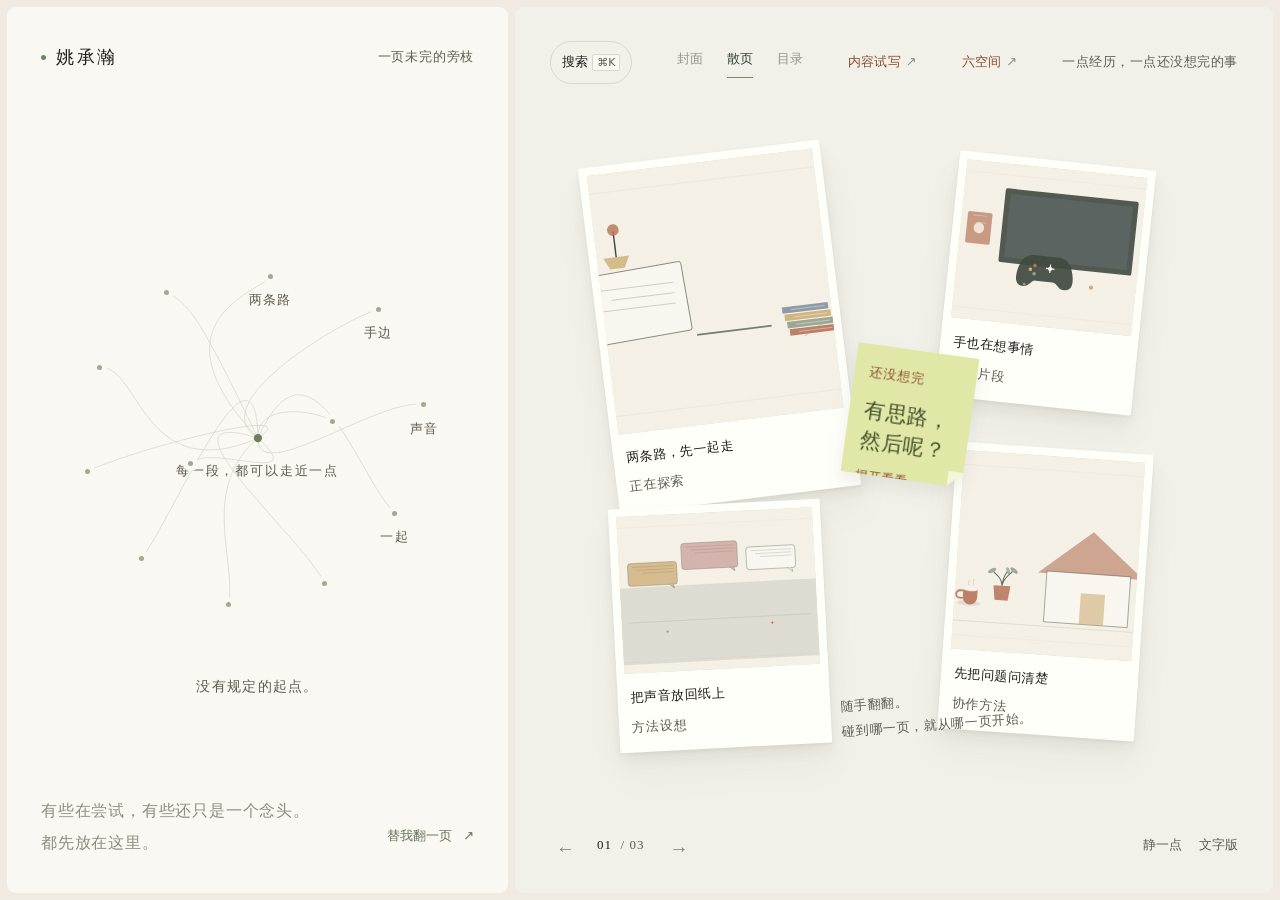
==== commit b91b843e: "E10: add two travel pieces" ====
--- a/index.html
+++ b/index.html
@@ -7,7 +7,7 @@
     <meta name="application-name" content="yao-fragments" />
     <meta name="description" content="姚承瀚的个人探索页。从一张照片、一段尝试或一个没想完的问题，随意走走。" />
     <title>姚承瀚 · 随意走走</title>
-    <script type="module" crossorigin src="./assets/index-DkI_mZln.js"></script>
+    <script type="module" crossorigin src="./assets/index-BoerXJmL.js"></script>
     <link rel="stylesheet" crossorigin href="./assets/index-1LJFwSCD.css">
   </head>
   <body>
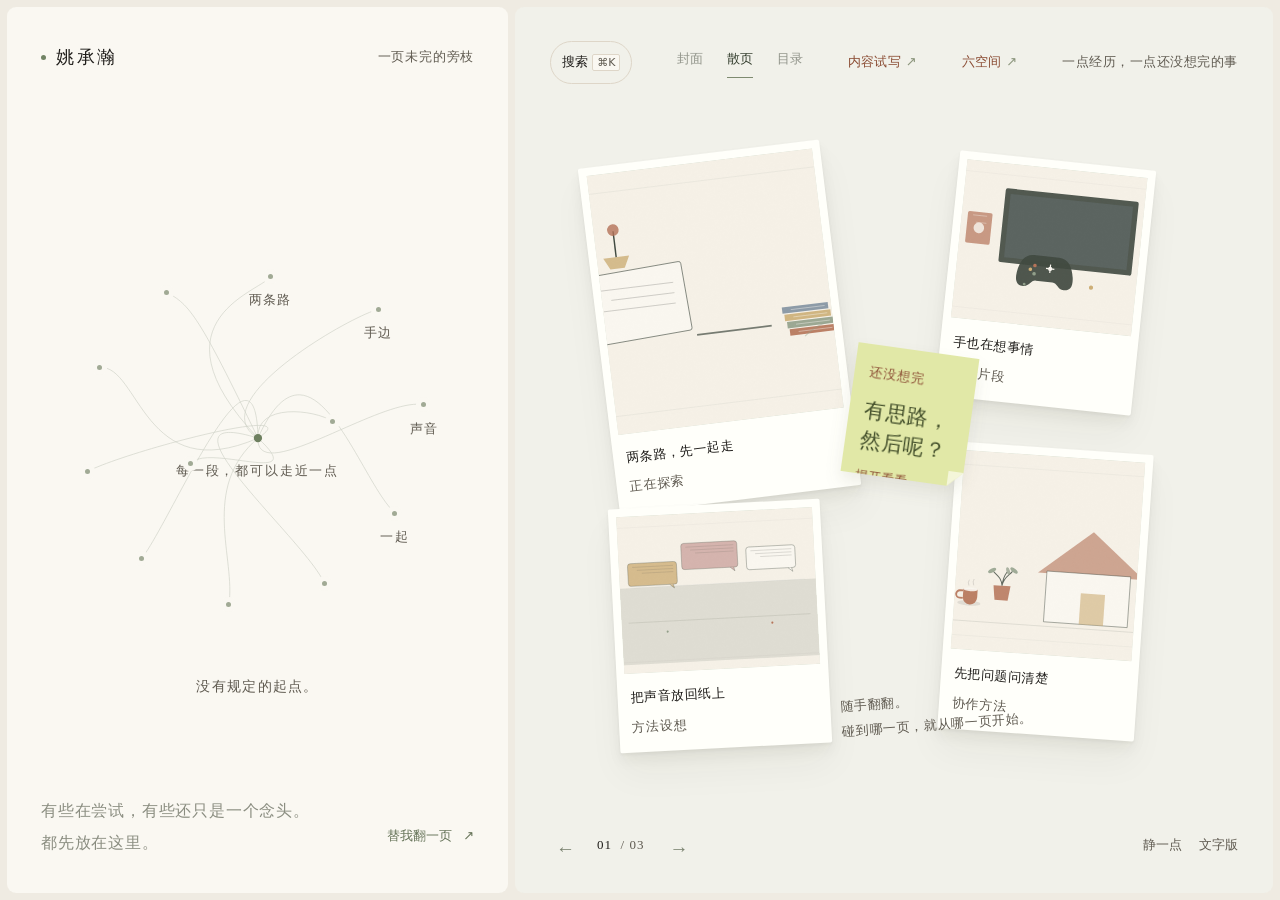
==== commit 6c250986: "Copy: public status and accessible wording" ====
--- a/index.html
+++ b/index.html
@@ -1,17 +1,18 @@
-<!doctype html>
-<html lang="zh-CN">
-  <head>
-    <meta charset="UTF-8" />
-    <meta name="viewport" content="width=device-width, initial-scale=1" />
-    <meta name="theme-color" content="#f2f2ed" />
-    <meta name="application-name" content="yao-fragments" />
-    <meta name="description" content="姚承瀚的个人探索页。从一张照片、一段尝试或一个没想完的问题，随意走走。" />
-    <title>姚承瀚 · 随意走走</title>
-    <script type="module" crossorigin src="./assets/index-BoerXJmL.js"></script>
+<!doctype html>
+<html lang="zh-CN">
+  <head>
+    <meta charset="UTF-8" />
+    <meta name="viewport" content="width=device-width, initial-scale=1" />
+    <meta name="theme-color" content="#f2f2ed" />
+    <meta name="application-name" content="yao-fragments" />
+    <meta name="description" content="姚承瀚的个人探索页。从六条线索、一些写下的片段和一个没想完的问题，随意走走。" />
+    <title>姚承瀚 · 随意走走</title>
+    <script type="module" crossorigin src="./assets/index-D3mBsKdc.js"></script>
     <link rel="stylesheet" crossorigin href="./assets/index-1LJFwSCD.css">
-  </head>
-  <body>
-    <div id="root"></div>
-    <noscript>这里需要 JavaScript 来展开故事。可阅读<a href="./stories.html">普通文字版</a>。</noscript>
-  </body>
-</html>
+  </head>
+  <body>
+    <div id="root"></div>
+    <noscript>这里需要 JavaScript 来展开故事。可阅读<a href="./stories.html">普通文字版</a>。</noscript>+
+  </body>
+</html>
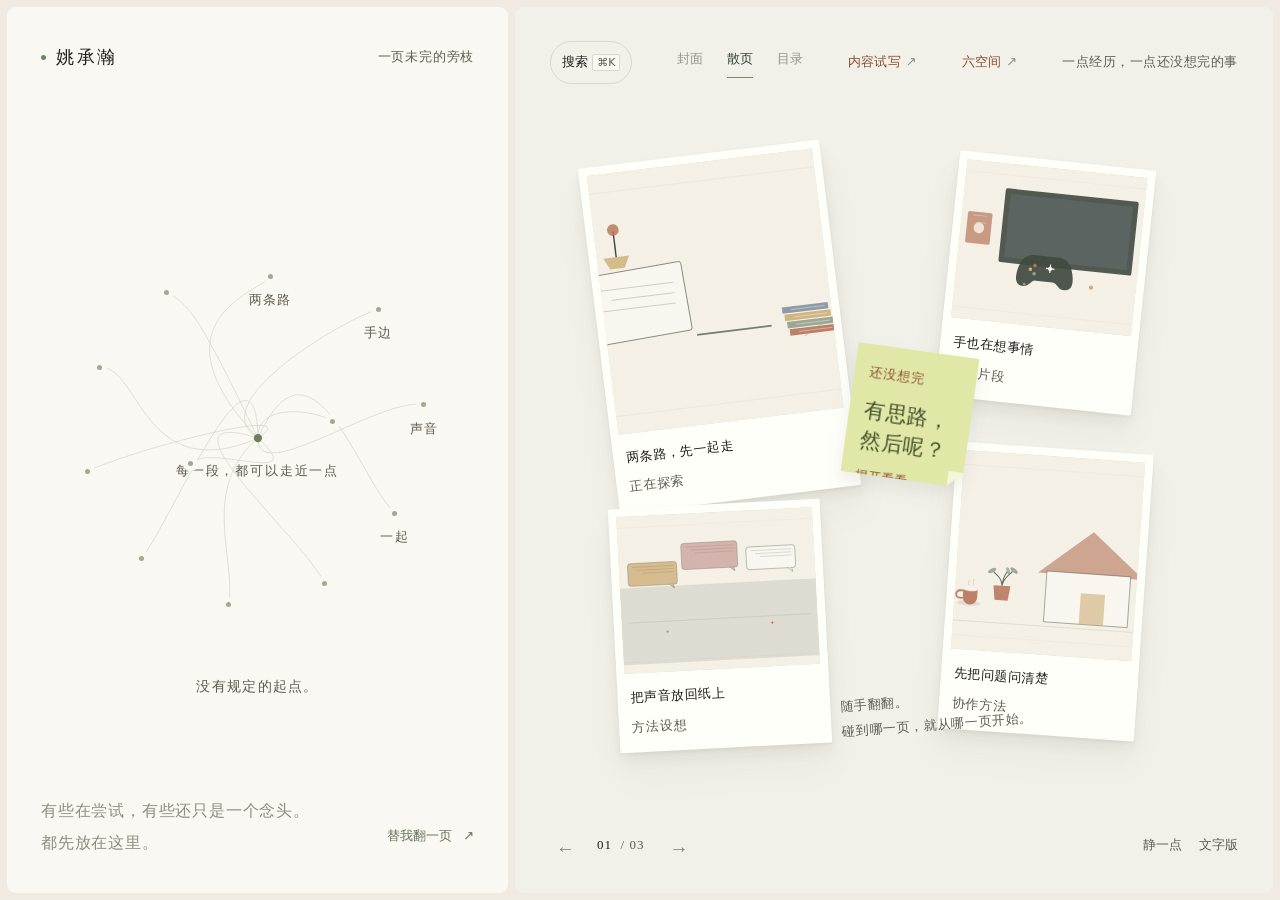
==== commit 6d6ac416: "Relations confirmed by owner; noindex retained" ====
--- a/index.html
+++ b/index.html
@@ -5,10 +5,11 @@
     <meta name="viewport" content="width=device-width, initial-scale=1" />
     <meta name="theme-color" content="#f2f2ed" />
     <meta name="application-name" content="yao-fragments" />
+    <meta name="robots" content="noindex,nofollow" />
     <meta name="description" content="姚承瀚的个人探索页。从六条线索、一些写下的片段和一个没想完的问题，随意走走。" />
     <title>姚承瀚 · 随意走走</title>
-    <script type="module" crossorigin src="./assets/index-D3mBsKdc.js"></script>
-    <link rel="stylesheet" crossorigin href="./assets/index-1LJFwSCD.css">
+    <script type="module" crossorigin src="./assets/index-CQ-1O_NZ.js"></script>
+    <link rel="stylesheet" crossorigin href="./assets/index-B4vtHmxJ.css">
   </head>
   <body>
     <div id="root"></div>
--- a/assets/index-B4vtHmxJ.css
+++ b/assets/index-B4vtHmxJ.css
@@ -0,0 +1 @@
+.slot-image{object-fit:cover;background:#e9e2d4;width:100%;height:auto;display:block;overflow:hidden}.slot-image--fallback{background:linear-gradient(135deg,#8a4b3214,#0000 45%),repeating-linear-gradient(90deg,#ece5d7 0 1px,#f6f1e7 1px 12px);place-items:center;display:grid;position:relative}.slot-image-mark{opacity:.7;border:1px solid #2f2a2359;border-radius:50%;width:38%;height:38%}.cover-visual{margin:34px 0 0}.cover-visual .cover-img{aspect-ratio:16/9;object-fit:cover;border:1px solid var(--rule,#ded6c8);max-height:340px}.cover-visual figcaption{color:var(--ink-2,#5f5a50);letter-spacing:.04em;margin-top:8px;font-size:13px}.space-hero-img{aspect-ratio:3;border:1px solid var(--rule,#ded6c8);max-height:none;margin:0 0 22px}.space-card-img{aspect-ratio:4/3;border:1px solid #ded6c8b3;border-radius:0;height:auto;margin:-2px 0 12px}.person-hero-img{aspect-ratio:3/2;border:1px solid var(--rule,#ded6c8);width:min(100%,620px);max-height:none;margin:18px 0 0}.content-card-img{aspect-ratio:4/3;border-bottom:1px solid var(--rule,#ded6c8);width:calc(100% + 40px);margin:-20px -20px 4px}.content-detail-img{aspect-ratio:4/3;border:1px solid var(--rule,#ded6c8);max-height:360px;margin:22px 0 24px}@media (max-width:640px){.space-card-img{height:auto}.space-hero-img{max-height:150px;margin-bottom:16px}.person-hero-img{max-height:200px}.content-card-img{width:calc(100% + 40px);margin:-20px -20px 4px}.cover-visual{margin-top:22px}}.content-card-img{object-fit:cover;max-height:200px}.content-detail-img{object-fit:cover;max-height:340px}.person-hero-img{object-fit:cover;max-height:230px}:is(.spaces-body:has(.person-page) .space-hero-img,.spaces-body:has(.person-page) .spaces-space-head){display:none}.person-card-thumb{aspect-ratio:3/2;object-fit:cover;border:0;border-bottom:1px solid var(--rule);border-radius:6px 6px 0 0;width:calc(100% + 26px);height:auto;margin:-12px -13px 10px;display:block}.spaces-overlay{z-index:40;background:var(--canvas);overscroll-behavior:contain;padding:7px;position:fixed;inset:0;overflow:auto}.spaces-shell{background:var(--paper);border-radius:9px;flex-direction:column;min-height:calc(100dvh - 14px);display:flex;box-shadow:0 18px 50px #3d42351a}.spaces-head{border-bottom:1px solid var(--line);grid-template-columns:auto 1fr auto;align-items:end;gap:8px 26px;padding:22px 30px 16px;display:grid}.spaces-back{color:var(--green);border-bottom:1px solid #0000;grid-area:1/1/3;align-self:start;padding:4px 0;font-size:13px}.spaces-back:hover,.spaces-back:focus-visible{border-color:var(--green)}.spaces-heading{grid-area:1/2}.spaces-kicker{letter-spacing:.22em;color:var(--muted);margin-bottom:5px;font-size:13px;display:block}.spaces-heading h2{letter-spacing:.04em;color:#3d4339;margin:0;font-family:Songti SC,STSong,SimSun,serif;font-size:30px;font-weight:600}.spaces-intro{max-width:560px;color:var(--ink-2);grid-area:2/2/auto/4;margin:0;font-size:13px;line-height:1.8}.spaces-tabs{scrollbar-width:none;gap:2px;padding:10px 30px 0;display:flex;overflow-x:auto}.spaces-tabs::-webkit-scrollbar{display:none}.spaces-tabs button{color:var(--ink-2);white-space:nowrap;border-radius:7px 7px 0 0;flex:none;padding:9px 13px 11px;font-size:13px;position:relative}.spaces-tabs button span{letter-spacing:.08em;color:var(--ink-2);margin-right:6px;font-size:13px}.spaces-tabs button.is-active:after{content:"";background:var(--green);border-radius:2px;height:2px;position:absolute;bottom:4px;left:12px;right:12px}.spaces-body{flex:1;min-height:360px;padding:26px 30px 34px}.spaces-space-head{max-width:640px;margin-bottom:20px}.spaces-space-head h3{letter-spacing:.03em;color:#3d4339;margin:0 0 7px;font-family:Songti SC,STSong,SimSun,serif;font-size:21px;font-weight:600}.spaces-space-head p{color:var(--ink-2);margin:0;font-size:13px;line-height:1.8}.spaces-foot{border-top:1px solid var(--line);letter-spacing:.05em;color:#9a9e8e;flex-wrap:wrap;gap:8px 22px;padding:13px 30px;font-size:13px;display:flex}.spaces-foot span:before{content:"·";color:#b9bcae;margin-right:7px}.spaces-overview{grid-template-columns:repeat(3,minmax(0,1fr));gap:12px;display:grid}.space-entry{text-align:left;background:#f7f6ee;border:1px solid #e6e5da;border-radius:8px;flex-direction:column;align-items:flex-start;gap:7px;min-height:150px;padding:18px 18px 15px;transition:transform .18s,box-shadow .18s;display:flex;position:relative}.space-entry:hover,.space-entry:focus-visible{transform:translateY(-2px);box-shadow:0 8px 18px #3d423514}.space-entry-index{letter-spacing:.16em;color:#a3a795;font-size:13px}.space-entry strong{color:#3e4438;letter-spacing:.05em;font-family:Songti SC,STSong,SimSun,serif;font-size:20px;font-weight:600}.space-entry-note{color:#7d8372;max-width:230px;font-size:13px;line-height:1.7}.space-entry-count{color:#a0a492;margin-top:auto;font-size:13px}.space-entry-arrow{color:#a9ac9b;font-size:13px;position:absolute;top:14px;right:14px}.space-cards{grid-template-columns:repeat(3,minmax(0,1fr));align-items:start;gap:12px;display:grid}.space-card{text-align:left;background:#fbfaf4;border:1px solid #e5e4d9;border-radius:7px;flex-direction:column;min-height:170px;padding:13px 14px 14px;transition:transform .16s,box-shadow .16s;display:flex;position:relative;box-shadow:0 5px 14px #3d42350e}.space-card:hover,.space-card:focus-visible{transform:translateY(-2px)rotate(-.35deg);box-shadow:0 10px 20px #3d423518}.space-card--sky{background:#f8f8f2}.space-card--cinema{background:#f6f3ec}.space-card--paper{background:#fbfaf4}.space-card--plain{background:#f7f6ee}.space-card-img{object-fit:cover;filter:saturate(.82);border-radius:4px;width:100%;height:78px;margin-bottom:9px}.space-image-fallback{color:#526149;text-align:center;background:#e3e8db;place-items:center;padding:12px;font-size:13px;display:grid}.space-card-head{justify-content:space-between;align-items:center;gap:8px;margin-bottom:5px;display:flex}.space-card-index{letter-spacing:.12em;color:#adaf9d;font-size:13px}.space-card-tag{color:#78806c;letter-spacing:.04em;background:#eef0e4;border-radius:3px;padding:2px 6px;font-size:13px}.space-card-title{color:#3b4138;margin-bottom:5px;font-family:Songti SC,STSong,SimSun,serif;font-size:15.5px;font-weight:600;line-height:1.55}.space-card-body{color:#7b806f;margin:0;font-size:13px;line-height:1.75}.space-card-meta{color:#9b9f8d;margin-top:auto;padding-top:9px;font-size:13px}.space-card-open{color:#b0b3a2;font-size:13px;position:absolute;bottom:11px;right:12px}.space-missing{color:#8b8f7e;background:#f6f6ee;border:1px dashed #d6d8c8;border-radius:6px;grid-column:1/-1;margin:6px 0 0;padding:11px 13px;font-size:13px;line-height:1.7}.space-missing span{color:#6f7661;letter-spacing:.05em;background:#eceee0;border-radius:3px;margin-right:8px;padding:1px 6px;font-size:13px;display:inline-block}.now-space{flex-direction:column;gap:18px;display:flex}.now-anon{background:#f5f4ea;border:1px solid #e2e2d5;border-radius:8px;max-width:640px;padding:18px 20px}.now-label{letter-spacing:.16em;color:#9da18e;margin-bottom:8px;font-size:13px;display:block}.now-anon p{color:#656c5a;margin:0 0 10px;font-size:13px;line-height:1.9}.now-reveal{border-bottom:1px solid var(--green);color:var(--green);padding:2px 0;font-size:13px}.now-identity{border-top:1px solid #e2e2d5;flex-direction:column;gap:4px;padding-top:10px;display:flex}.now-identity strong{letter-spacing:.08em;color:#3c4237;font-family:Songti SC,STSong,SimSun,serif;font-size:17px}.now-identity span{color:#777d6b;font-size:13px}.thought-space{grid-template-columns:repeat(2,minmax(0,1fr));gap:14px;display:grid}.thought-note{background:#f9f8f1;border:1px solid #e6e5da;border-radius:8px;padding:17px 18px}.thought-note h4{color:#3d4338;margin:9px 0 10px;font-family:Songti SC,STSong,SimSun,serif;font-size:16px;font-weight:600;line-height:1.6}.thought-body{text-align:left;color:#7a806f;border-top:1px solid #ebeadd;flex-direction:column;gap:4px;padding-top:9px;font-size:13px;line-height:1.75;display:flex}.thought-caption{letter-spacing:.08em;color:#a2a694;font-size:13px}.thought-foot{color:#a5a996;margin:9px 0 0;font-size:13px}.together-space{flex-direction:column;gap:16px;display:flex}.relation-stats{color:#777d6c;background:#f5f4ea;border:1px solid #e4e3d6;border-radius:7px;flex-wrap:wrap;gap:8px 20px;padding:12px 15px;font-size:13px;display:flex}.relation-stats b{color:#3f473a;margin-right:4px;font-family:Songti SC,STSong,SimSun,serif;font-size:17px}.relation-pending{color:#9a9e8b}.relation-tools{flex-wrap:wrap;justify-content:space-between;align-items:center;gap:10px;display:flex}.relation-toggle{background:#f8f7f0;border:1px solid #dcdccd;border-radius:6px;display:flex;overflow:hidden}.relation-toggle button{color:#838872;padding:7px 15px;font-size:13px}.relation-toggle button[aria-pressed=true]{color:#4a5540;background:#e9ecdf}.relation-search{color:#9a9e8c;align-items:center;gap:8px;font-size:13px;display:flex}.relation-search input{width:220px;font:inherit;color:#4d5445;background:#fbfaf4;border:1px solid #dcdccd;border-radius:6px;padding:7px 10px;font-size:13px}.relation-search input::placeholder{color:#b2b5a5}.relation-list{min-height:150px}.relation-list ul{flex-direction:column;gap:6px;margin:0;padding:0;list-style:none;display:flex}.relation-list li{color:#5f6754;background:#fbfaf4;border:1px solid #e5e5d8;border-radius:6px;justify-content:space-between;gap:12px;padding:9px 12px;font-size:13px;display:flex}.relation-list li small{color:#a1a591}.relation-empty{color:#858a76;max-width:600px;margin:0 0 12px;font-size:13px;line-height:1.85}.relation-slots{grid-template-columns:repeat(3,minmax(0,1fr));gap:8px;margin:0;padding:0;list-style:none;display:grid}.relation-slots li{color:#7d8370;background:#f7f7ef;border:1px dashed #d3d6c5;border-radius:6px;flex-direction:column;gap:3px;padding:11px 12px;font-size:13px;display:flex}.relation-slots li span:first-child{color:#b0b4a2;font-size:13px}.relation-slots li small{color:#a8ac99;font-size:13px}.relation-graph-wrap{background:#fbfaf4;border:1px solid #e4e4d7;border-radius:8px;padding:6px}.relation-graph{width:100%;height:auto;display:block}.graph-self{fill:#eef0e3;stroke:#9aa68b;stroke-width:1px}.graph-self-label{fill:#4b5542;font-family:Songti SC,STSong,serif;font-size:13px}.graph-self-sub{fill:#9aa18b;font-size:13px}.graph-pending{fill:#f8f8f0;stroke:#cfd2c1;stroke-dasharray:4 4;stroke-width:1px}.graph-pending-label{fill:#727a63;font-family:Songti SC,STSong,serif;font-size:13px}.graph-pending-sub{fill:#a5a994;font-size:13px}.graph-edge{stroke:#c6c9b8;stroke-width:1px;stroke-dasharray:3 4;marker-end:url(#rel-arrow)}.graph-caption{fill:#a5a994;font-size:13px}.relation-contract{color:#757c68;background:#f8f7f0;border:1px solid #e4e4d7;border-radius:7px;padding:10px 14px;font-size:13px}.relation-contract summary{cursor:pointer;color:#5e6754;letter-spacing:.03em}.relation-contract dl{grid-template-columns:52px 1fr;gap:6px 10px;margin:11px 0 8px;display:grid}.relation-contract dt{color:#9aa08b;font-size:13px}.relation-contract dd{color:#767d69;word-break:break-word;margin:0;font-size:13px;line-height:1.6}.relation-contract p{color:#9a9f8b;margin:0;font-size:13px;line-height:1.7}.together-stories{border-top:1px solid var(--line);padding-top:14px}.together-stories h4{color:#3e4438;margin:0 0 4px;font-family:Songti SC,STSong,SimSun,serif;font-size:16px;font-weight:600}.together-stories-note{color:#8b907c;margin:0 0 11px;font-size:13px;line-height:1.75}.space-detail-overlay{z-index:45;-webkit-backdrop-filter:blur(3px);backdrop-filter:blur(3px);background:#2e332a26;justify-content:center;align-items:center;padding:30px;display:flex;position:fixed;inset:0}.space-detail{background:#fcfbf6;border-radius:9px;width:min(560px,100%);max-height:82dvh;padding:26px 28px 24px;position:relative;overflow:auto;box-shadow:0 24px 60px #2e332a33}.space-detail-close{color:#9aa08b;font-size:20px;line-height:1;position:absolute;top:12px;right:14px}.space-detail-img{object-fit:cover;filter:saturate(.82);border-radius:9px 9px 0 0;width:calc(100% + 56px);height:180px;margin:-26px -28px 16px}.space-detail h3{color:#3b4137;margin:8px 0 11px;font-family:Songti SC,STSong,SimSun,serif;font-size:24px;font-weight:600;line-height:1.55}.space-detail-body{color:#656c5a;margin:0 0 14px;font-size:13.5px;line-height:1.95}.space-detail-note{color:#a0a48f;border-top:1px solid #e8e7db;margin:0;padding-top:12px;font-size:13px;line-height:1.7}.space-detail-related{flex-wrap:wrap;align-items:center;gap:7px;margin-top:14px;display:flex}.space-detail-related span{color:#a1a58f;margin-right:2px;font-size:13px}.space-detail-related button{color:#6d7560;background:#f6f5ec;border:1px solid #dfdfd0;border-radius:4px;padding:5px 9px;font-size:13px}.space-detail-related button:hover{border-color:#b9c0a8}@media (max-width:1120px){.spaces-overview,.space-cards{grid-template-columns:repeat(2,minmax(0,1fr))}.spaces-head{grid-template-columns:auto 1fr;padding:18px 22px 14px}.spaces-intro{grid-column:1/3}.spaces-tabs{padding:8px 22px 0}.spaces-body{padding:22px 22px 28px}.spaces-foot{padding:11px 22px}.relation-slots{grid-template-columns:repeat(2,minmax(0,1fr))}}@media (max-width:760px){.spaces-overlay{padding:5px}.spaces-shell{min-height:calc(100dvh - 10px)}.spaces-head{flex-direction:column;align-items:flex-start;gap:6px;padding:15px 16px 11px;display:flex}.spaces-back{order:0;font-size:13px}.spaces-heading{order:1}.spaces-heading h2{font-size:24px}.spaces-intro{order:2;font-size:13px}.spaces-tabs{padding:7px 12px 0}.spaces-tabs button{padding:8px 10px 10px;font-size:13px}.spaces-body{padding:17px 16px 24px}.spaces-overview{grid-template-columns:1fr;gap:8px}.space-entry{min-height:112px;padding:14px}.space-cards{grid-template-columns:1fr;gap:9px}.space-card{min-height:0}.space-card-img{height:92px}.thought-space{grid-template-columns:1fr}.relation-stats{gap:6px 14px;font-size:13px}.relation-pending{width:100%}.relation-tools{flex-direction:column;align-items:flex-start}.relation-search{width:100%}.relation-search input{flex:1;width:auto}.relation-slots{grid-template-columns:1fr}.spaces-foot{gap:4px 12px;padding:10px 16px;font-size:13px}.space-detail-overlay{padding:12px}.space-detail{padding:22px 20px 20px}.space-detail-img{width:calc(100% + 40px);height:130px;margin:-22px -20px 13px}.space-detail h3{font-size:20px}.relation-graph-wrap{padding:0;overflow:hidden}}@media (prefers-reduced-motion:reduce){.space-entry,.space-card{transition:none}}.fragments-header .spaces-toggle{letter-spacing:.03em;color:var(--accent);border-bottom:1px solid #0000;flex:none;padding:2px 0;font-size:13px}.fragments-header .spaces-toggle:hover,.fragments-header .spaces-toggle:focus-visible{border-color:var(--accent)}.fragments-header .spaces-toggle span{color:#8b957c;font-size:13px}.person-cards{background:#f7f6ee;border:1px solid #e4e3d6;border-radius:8px;padding:14px 15px}.person-cards-head{justify-content:space-between;align-items:baseline;margin-bottom:10px;display:flex}.person-cards-head span{letter-spacing:.12em;color:#4b5344;font-size:13px}.person-cards-head small{color:#9a9e8e;font-size:13px}.person-card-grid{grid-template-columns:repeat(3,minmax(0,1fr));gap:9px;display:grid}.person-card{text-align:left;background:#fbfaf4;border:1px solid #e5e4d9;border-radius:6px;flex-direction:column;align-items:flex-start;gap:3px;padding:12px 13px;transition:transform .16s,box-shadow .16s;display:flex}.person-card:hover,.person-card:focus-visible{transform:translateY(-2px);box-shadow:0 8px 16px #3d423512}.person-card-alias{color:#3e4438;letter-spacing:.03em;font-family:Songti SC,STSong,SimSun,serif;font-size:17px}.person-card-kind{color:#8a8f7c;font-size:13px}.person-card-meta{color:#a0a492;margin-top:3px;font-size:13px}.person-card-major{color:#9a5b3a;font-size:13px}.person-page{max-width:980px;margin:0 auto}.person-back{color:#6a725c;border-bottom:1px solid #0000;margin-bottom:14px;padding:2px 0;font-size:13px}.person-back:hover,.person-back:focus-visible{border-color:#6a725c}.person-head{border-bottom:1px solid #3d4339;justify-content:space-between;align-items:flex-end;gap:20px;padding:6px 0 16px;display:flex}.person-kicker{letter-spacing:.2em;color:#9a5b3a;font-size:13px}.person-head h3{color:#2f342b;letter-spacing:.02em;margin:4px 0 8px;font-family:Songti SC,STSong,SimSun,serif;font-size:clamp(30px,5vw,42px);line-height:1.1}.person-intro{color:var(--ink-2);max-width:36em;margin:0;font-size:13px}.person-num{color:#e6e4d6;letter-spacing:-.04em;font-family:Georgia,serif;font-size:86px;line-height:.8}.person-stats{color:#8a8f7c;border-bottom:1px solid #e4e3d6;flex-wrap:wrap;gap:8px 22px;padding:14px 0;font-size:13px;display:flex}.person-stats b{color:#3e4438;margin-right:4px;font-family:Georgia,serif;font-size:16px}.person-toolbar{z-index:3;background:#f4f3ea;border-bottom:1px solid #e4e3d6;flex-wrap:wrap;align-items:center;gap:8px 10px;padding:10px 0;display:flex;position:sticky;top:0}.person-tabs{flex-wrap:wrap;gap:5px;display:flex}.person-tabs button{color:#7b806e;background:#fbfaf4;border:1px solid #deddd0;border-radius:999px;padding:5px 10px;font-size:13px}.person-tabs button.is-on{color:#fbfaf4;background:#3d4339;border-color:#3d4339}.person-tabs em{opacity:.65;margin-left:4px;font-size:13px;font-style:normal}.person-theme{color:#4b5344;background:#fbfaf4;border:1px solid #deddd0;border-radius:4px;margin-left:auto;padding:5px 7px;font-size:13px}.person-sec{letter-spacing:.2em;color:#9a5b3a;margin:26px 0 10px;font-size:13px;font-weight:600}.person-major{background:#e4e3d6;border:1px solid #e4e3d6;grid-template-columns:1fr 1fr;gap:1px;display:grid}.person-ev{background:#fbfaf4;margin:0;padding:16px 17px}.person-ev-head{color:#8a8f7c;align-items:center;gap:7px;font-size:13px;display:flex}.person-lv{background:#aaa;width:16px;height:2px}.person-lv--S{background:#b0442c}.person-lv--A{background:#c98843}.person-lv--B{background:#8c8a4a}.person-lv--C{background:#b3b1a2}.person-major-tag{color:#9a5b3a;letter-spacing:.1em;font-size:13px}.person-idx{color:#c9c6b4;margin-left:auto;font-family:Georgia,serif;font-size:13px}.person-ev h5{color:#2f342b;margin:4px 0 7px;font-size:15px;line-height:1.45}.person-ev p{color:#4e5447;margin:4px 0;font-size:13px;line-height:1.8}.person-ev p span,.person-row-body p span{color:#9a9e8e;vertical-align:1px;border:1px solid #e0dfd2;border-radius:2px;margin-right:5px;padding:0 3px;font-size:13px;display:inline-block}.person-ev-meta{color:#a0a492;border-top:1px dashed #e4e3d6;margin-top:8px;padding-top:5px;font-size:13px}.person-timeline{border-top:1px solid #e4e3d6}.person-year{color:#b3b1a2;margin:18px 0 2px;font-family:Georgia,serif;font-size:19px;font-weight:400}.person-row{border-bottom:1px solid #ebe9de;grid-template-columns:92px 1fr;gap:14px;padding:12px 0;display:grid}.person-row-date{color:#8a8f7c;letter-spacing:.02em;font-size:13px}.person-row-title{color:#2f342b;margin-bottom:3px;font-size:13.5px;line-height:1.5}.person-row-title i{color:#9a5b3a;border:1px solid #d9c9b8;border-radius:2px;margin-left:5px;padding:0 3px;font-size:13px;font-style:normal}.person-row-body p{color:#5a6052;margin:3px 0;font-size:13px;line-height:1.75}.person-row--S .person-row-title{color:#8f3a28}.person-more{color:#3d4339;background:#fbfaf4;border:1px solid #3d4339;border-radius:3px;margin:18px auto;padding:7px 16px;font-size:13px;display:block}.person-note{color:#7b806e;background:#efeee2;border-radius:4px;margin-top:22px;padding:11px 13px;font-size:13px;line-height:1.7}@media (max-width:760px){.person-card-grid{grid-template-columns:1fr}.person-head{display:block}.person-num{display:none}.person-major{grid-template-columns:1fr}.person-row{grid-template-columns:1fr;gap:2px}.person-row-date{color:#9a9e8e;font-size:13px}.person-theme{width:100%;margin-left:0}.person-toolbar{position:static}}.person-filters{flex-wrap:wrap;gap:10px;margin:0 0 14px;display:flex}.person-search{flex:1;min-width:220px}.person-filters select{font:inherit;background:#fff;border:1px solid #d8d6cc;border-radius:6px;padding:8px 10px;font-size:13px}.person-path{grid-template-columns:repeat(3,minmax(0,1fr));gap:8px;margin:6px 0 22px;display:grid}.person-path-item{text-align:left;cursor:pointer;font:inherit;color:inherit;background:#fbfaf6;border:1px solid #e2ded2;border-radius:8px;flex-direction:column;gap:4px;padding:10px 12px;display:flex}.person-path-item:hover{border-color:#b9b29d}.person-path-theme{justify-content:space-between;gap:8px;font-size:13px;font-weight:600;display:flex}.person-path-theme em{color:#8b8b80;font-style:normal;font-weight:400}.person-path-event{color:#77776d;font-size:13px;line-height:1.5}@media (max-width:640px){.person-path{grid-template-columns:1fr}.person-back{min-height:44px;padding:10px 0}.person-tabs button{min-width:44px;min-height:44px;padding:10px 12px}.person-theme{min-height:44px}.person-more{min-height:44px;padding:10px 18px}.person-path-item,.person-card{min-height:44px}}.person-error{background:#fbf3e8;border:1px solid #d9c7b4;border-radius:6px;flex-wrap:wrap;align-items:center;gap:10px 16px;margin:14px 0;padding:13px 15px;display:flex}.person-error p{color:#5f4f3d;margin:0;font-size:13px;line-height:1.7}.person-retry{color:#5f4326;cursor:pointer;min-height:40px;font:inherit;background:#fffaf1;border:1px solid #8a6d4a;border-radius:4px;padding:8px 16px;font-size:13px}.person-retry:hover{background:#f3e3cf}.person-retry:focus-visible{outline-offset:2px;outline:2px solid #7a5a34}.spaces-intro,.space-card-body,.person-intro,.person-note,.relation-empty,.together-stories-note{font-size:16px;line-height:1.9}.signature-note,.atlas-node-label,.atlas-whisper,.page-note,.page-total,.space-entry-note,.space-entry-count,.space-card-meta,.space-card-tag,.space-card-body,.person-card-meta,.person-card-kind,.person-row-date,.person-ev-meta,.person-path-event,.content-idx,.content-count,.content-note{color:var(--ink-2)!important}@media (max-width:640px){.spaces-head{grid-template-columns:auto 1fr;gap:6px 14px;padding:16px 16px 10px}.spaces-back{grid-row:1;font-size:13px}.spaces-kicker{display:none}.spaces-heading h2{font-size:26px;line-height:1.15}.spaces-intro{grid-column:1/3;font-size:15px;line-height:1.8}.spaces-tabs{grid-template-columns:repeat(3,1fr);gap:6px;padding:12px 14px 6px;display:grid;overflow:visible}.spaces-tabs button{border:1px solid var(--rule);text-align:left;white-space:normal;border-radius:10px;padding:10px 8px;font-size:13px}.spaces-tabs button span{font-size:11px}.spaces-foot{padding:12px 16px;font-size:12px}.person-head h3{overflow-wrap:anywhere;font-size:26px;line-height:1.25}.spaces-back{align-items:center;min-height:44px;display:inline-flex}}.spaces-head{grid-template-columns:auto 1fr;align-items:center;padding:16px 30px 13px}.spaces-layout{flex:1;grid-template-columns:258px minmax(0,1fr);min-height:0;display:grid}.spaces-aside{border-right:1px solid var(--rule);align-self:start;padding:24px 22px 28px 30px;position:sticky;top:0}.spaces-aside-intro{color:var(--ink-2);margin:0 0 18px;font-size:14px;line-height:1.9}.spaces-tabs{flex-direction:column;gap:2px;padding:0;display:flex;overflow:visible}.spaces-tabs button{color:var(--ink);text-align:left;white-space:normal;border-radius:7px;align-items:baseline;gap:10px;padding:10px 8px;font-size:14px;display:flex}.spaces-tabs button span{color:var(--accent);letter-spacing:.08em;margin:0;font-size:12px}.spaces-tabs button:hover{color:var(--ink);background:#f4f2ea}.spaces-tabs button.is-active{color:var(--ink);background:#f4f3ea}.spaces-tabs button.is-active:after{display:none}.spaces-tabs button.is-active span{color:var(--accent)}.spaces-aside-note{color:var(--ink-2);border-top:1px solid var(--rule);margin:18px 0 0;padding-top:14px;font-size:12px;line-height:1.8}.spaces-body{padding:26px 34px 40px}.spaces-overview{display:block}.spaces-overview-lead{max-width:620px;color:var(--ink-2);margin:0 0 12px;font-size:15px;line-height:1.95}.space-row{border:0;border-bottom:1px solid var(--rule);text-align:left;width:100%;font:inherit;color:var(--ink);cursor:pointer;background:0 0;grid-template-columns:48px minmax(0,1fr) auto 22px;align-items:center;gap:18px;padding:20px 0;display:grid}.space-row-index{color:var(--accent);align-self:start;padding-top:3px;font-family:Songti SC,STSong,SimSun,serif;font-size:18px}.space-row-main{display:block}.space-row-main strong{letter-spacing:.03em;margin-bottom:4px;font-family:Songti SC,STSong,SimSun,serif;font-size:22px;font-weight:600;display:block}.space-row-note{color:var(--ink-2);font-size:14px;line-height:1.75;display:block}.space-row-count{color:var(--ink-2);white-space:nowrap;font-size:12px}.space-row-arrow{color:var(--ink-2);font-size:14px;transition:transform .15s}.space-row:hover .space-row-main strong{color:var(--accent)}.space-row:hover .space-row-arrow{transform:translate(2px,-2px)}.space-row:focus-visible{outline:2px solid var(--accent);outline-offset:-2px}@media (max-width:760px){.spaces-head{padding:14px 16px 10px}.spaces-layout{display:block}.spaces-aside{border-right:0;border-bottom:1px solid var(--rule);padding:12px 14px 8px;position:static}.spaces-aside-intro,.spaces-aside-note{display:none}.spaces-tabs{grid-template-columns:repeat(3,1fr);gap:6px;display:grid}.spaces-tabs button{border:1px solid var(--rule);border-radius:9px;justify-content:flex-start;padding:9px 8px;font-size:13px}.spaces-tabs button span{font-size:11px}.spaces-body{padding:16px 16px 26px}.spaces-overview-lead{margin-bottom:6px;font-size:14px;line-height:1.85}.space-row{grid-template-columns:30px minmax(0,1fr) 20px;gap:4px 10px;padding:16px 0}.space-row-index{grid-row:1/4;padding-top:4px;font-size:16px}.space-row-main{grid-area:1/2}.space-row-main strong{font-size:20px}.space-row-note{grid-area:2/2;font-size:13px}.space-row-count{grid-area:3/2;font-size:12px}.space-row-arrow{grid-area:1/3;align-self:start;padding-top:8px}}.spaces-layout{position:relative}.spaces-layout:before{content:"";background:var(--rule);pointer-events:none;width:1px;position:absolute;top:0;bottom:0;left:258px}.spaces-aside{border-right:0}@media (max-width:760px){.spaces-head{align-items:flex-start}.spaces-layout:before{display:none}}.spaces-head{flex-wrap:wrap;align-items:center;gap:8px 18px;padding:14px 30px 12px;display:flex}.spaces-back{align-self:center}.spaces-heading{align-items:baseline;gap:14px;display:flex}.spaces-kicker{margin:0}.spaces-heading h2{font-size:28px}@media (max-width:760px){.spaces-head{gap:2px 12px;padding:12px 16px 10px}.spaces-heading h2{font-size:25px}.spaces-head{flex-direction:row;justify-content:flex-start;align-items:center}}.space-row-count,.spaces-tabs button span{font-size:13px}@media (max-width:760px){.space-row-count,.spaces-tabs button span{font-size:13px}}.relation-stats--split{border:1px solid var(--rule);background:var(--paper);grid-template-columns:repeat(3,1fr);gap:0;padding:0;display:grid}.relation-stats--split span{border-right:1px solid var(--rule);color:var(--ink-2);padding:14px 16px;font-size:13px}.relation-stats--split span:last-child{border-right:0}.relation-stats--split b{color:var(--ink);margin-right:4px;font-size:22px;font-weight:400}.person-rows{border-top:1px solid var(--rule);flex-direction:column;display:flex}.person-row-card{border:0;border-bottom:1px solid var(--rule);text-align:left;cursor:pointer;background:0 0;grid-template-columns:1.5fr .75fr .65fr 1fr auto;align-items:center;gap:12px;width:100%;padding:14px 4px;display:grid}.person-row-card:hover{background:#8a4b320a}.person-row-name{font-family:var(--serif);color:var(--ink);font-size:19px}.person-row-kind{color:var(--ink-2);font-size:13px}.person-row-count{color:var(--ink);font-size:14px}.person-row-span{color:var(--ink-2);font-size:13px}.person-row-arrow{color:var(--ink-2);font-size:14px}.person-low{border:1px dashed var(--rule);color:var(--ink-2);margin:12px 0 0;padding:10px 12px;font-size:13px}.person-paths{border-top:1px solid var(--rule);border-bottom:1px solid var(--rule);margin:6px 0 18px}.person-paths summary{cursor:pointer;color:var(--ink-2);letter-spacing:.04em;padding:12px 0;font-size:14px}.person-paths .person-path{margin:0 0 14px}.person-related{grid-template-columns:repeat(3,1fr);gap:12px;margin:0 0 22px;display:grid}.person-related-card{border:1px solid var(--rule);background:var(--paper);text-align:left;cursor:pointer;flex-direction:column;gap:6px;padding:14px;display:flex}.person-related-card span{color:var(--ink-2);letter-spacing:.06em;font-size:13px}.person-related-card strong{font-family:var(--serif);color:var(--ink);font-size:17px;font-weight:400}.person-related-card small{color:var(--ink-2);font-size:13px;line-height:1.6}.person-related-card:hover{border-color:var(--accent)}@media (max-width:700px){.relation-stats--split{border-bottom:0;grid-template-columns:1fr}.relation-stats--split span{border-right:0;border-bottom:1px solid var(--rule);padding:10px 12px}.person-row-card{grid-template-columns:1fr auto;gap:3px 10px;padding:12px 2px}.person-row-name{grid-area:1/1}.person-row-arrow{grid-area:1/2}.person-row-kind{grid-area:2/1}.person-row-count{text-align:right;grid-area:2/2}.person-row-span{grid-area:3/1/auto/-1}.person-related{grid-template-columns:1fr}.person-paths summary{align-items:center;min-height:44px;display:flex}}.person-row-card{animation:.4s cubic-bezier(.2,.7,.2,1) both row-rise;animation-delay:calc(var(--i,0) * 26ms);transition:background .2s,padding .2s}.person-row-card:hover{background:#f7f2e7;padding-left:14px}.space-row{animation:.4s cubic-bezier(.2,.7,.2,1) both row-rise;animation-delay:calc(var(--i,0) * 40ms)}.space-row:hover{padding-left:8px}@media (max-width:760px){.spaces-body{padding-bottom:96px}}.spaces-search{font:inherit;border:1px solid var(--rule);background:var(--paper);color:var(--ink-2);border-radius:999px;margin-left:auto;padding:7px 12px;font-size:13px}.spaces-search:hover{color:var(--ink);border-color:var(--ink-2)}.spaces-heading{order:0}.spaces-search{order:2;margin-left:auto}.cover{background:var(--paper);min-height:100dvh;color:var(--ink);padding:0 clamp(20px,5vw,72px);font-family:PingFang SC,Microsoft YaHei,system-ui,sans-serif}.cover-head{border-bottom:1px solid var(--rule);letter-spacing:.08em;color:var(--ink-2);justify-content:space-between;align-items:baseline;padding:22px 0;font-size:13px;display:flex}.cover-name{color:var(--ink);letter-spacing:.12em;font-family:Songti SC,STSong,SimSun,serif;font-size:16px}.cover-main{grid-template-columns:minmax(0,1fr) 240px;align-items:end;gap:clamp(32px,6vw,72px);max-width:1120px;margin:0 auto;padding:clamp(44px,7vw,88px) 0 52px;display:grid}.cover-kicker{letter-spacing:.18em;color:var(--accent);margin:0;font-size:13px}.cover-hero h1{letter-spacing:.02em;margin:16px 0 22px;font-family:Songti SC,STSong,SimSun,serif;font-size:clamp(40px,5.2vw,68px);font-weight:600;line-height:1.18}.cover-now{max-width:640px;color:var(--ink);margin:0;font-size:17px;line-height:2}.cover-meta{color:var(--ink-2);letter-spacing:.02em;margin:16px 0 0;font-size:13px;line-height:1.9}.cover-actions{flex-wrap:wrap;gap:12px;margin-top:28px;display:flex}.cover-actions button{border:1px solid var(--ink);background:var(--ink);color:var(--paper);font:inherit;cursor:pointer;border-radius:999px;padding:12px 18px;font-size:14px;transition:transform .15s,background .15s}.cover-actions button:hover{transform:translateY(-1px)}.cover-actions button.ghost{color:var(--ink);border-color:var(--rule);background:0 0}.cover-actions button:focus-visible{outline:3px solid var(--accent);outline-offset:3px}.cover-signature{border-left:1px solid var(--rule);color:var(--ink-2);padding:8px 0 8px 20px;font-family:Kaiti SC,STKaiti,KaiTi,serif;font-size:14px;line-height:2;transform:rotate(-2deg)}.cover-signature span{letter-spacing:.08em;font-size:16px;display:block}.cover-signature small{margin-top:10px;font-size:12px;line-height:1.8;display:block}.cover-section{border-top:1px solid var(--rule);max-width:1120px;margin:0 auto;padding:34px 0 10px}.cover-section-head{justify-content:space-between;align-items:baseline;gap:16px;margin-bottom:6px;display:flex}.cover-section h2{letter-spacing:.03em;margin:0;font-family:Songti SC,STSong,SimSun,serif;font-size:28px;font-weight:600}.cover-hint,.cover-more{color:var(--ink-2);font-size:13px}.cover-more{font:inherit;cursor:pointer;border:0;border-bottom:1px solid var(--rule);background:0 0;padding:6px 0;font-size:13px}.cover-more:hover{color:var(--accent);border-color:var(--accent)}.cover-latest{margin:0;padding:0;list-style:none}.cover-latest li{border-bottom:1px solid var(--rule)}.cover-latest button{text-align:left;width:100%;font:inherit;cursor:pointer;color:var(--ink);background:0 0;border:0;grid-template-columns:104px minmax(0,1fr) 170px;gap:8px 20px;padding:18px 0;display:grid}.cover-latest time{color:var(--ink-2);font-variant-numeric:tabular-nums;grid-row:1/3;align-self:start;padding-top:4px;font-size:13px}.cover-latest-title{grid-column:2;font-family:Songti SC,STSong,SimSun,serif;font-size:20px;line-height:1.5}.cover-latest-line{color:var(--ink-2);grid-column:2;font-size:15px;line-height:1.8}.cover-latest-meta{color:var(--ink-2);text-align:right;grid-area:1/3/3;align-self:center;font-size:13px}.cover-latest button:hover .cover-latest-title{color:var(--accent)}.cover-spaces{margin:0;padding:0;list-style:none}.cover-spaces li{border-bottom:1px solid var(--rule)}.cover-spaces button{text-align:left;width:100%;font:inherit;cursor:pointer;color:var(--ink);background:0 0;border:0;grid-template-columns:44px 128px minmax(0,1fr) auto 22px;align-items:center;gap:14px;padding:15px 0;display:grid}.cover-space-index{color:var(--accent);font-family:Songti SC,STSong,SimSun,serif;font-size:18px}.cover-space-name{font-family:Songti SC,STSong,SimSun,serif;font-size:20px}.cover-space-note{color:var(--ink-2);font-size:14px;line-height:1.7}.cover-space-count{color:var(--ink-2);white-space:nowrap;font-size:13px}.cover-space-arrow{color:var(--ink-2);font-size:14px;transition:transform .15s}.cover-spaces button:hover .cover-space-name{color:var(--accent)}.cover-spaces button:hover .cover-space-arrow{transform:translate(2px,-2px)}.cover-foot{border-top:1px solid var(--rule);grid-template-columns:minmax(0,1fr) auto;align-items:start;gap:32px;max-width:1120px;margin:0 auto;padding:34px 0 52px;display:grid}.cover-foot h2{margin:0 0 10px;font-family:Songti SC,STSong,SimSun,serif;font-size:20px;font-weight:600}.cover-foot p{max-width:620px;color:var(--ink-2);margin:0;font-size:14px;line-height:1.9}.cover-foot-links{flex-wrap:wrap;gap:16px;padding-top:6px;font-size:13px;display:flex}.cover-foot-links button{font:inherit;color:var(--accent);cursor:pointer;border:0;border-bottom:1px solid var(--rule);background:0 0;padding:0;font-size:13px}.cover-foot-links a{color:var(--ink-2);border-bottom:1px solid var(--rule);text-decoration:none}.cover-foot-links a:hover,.cover-foot-links button:hover{color:var(--accent);border-color:var(--accent)}@media (max-width:760px){.cover{padding:0 16px}.cover-head{padding:16px 0;font-size:12px}.cover-place{text-align:right}.cover-main{grid-template-columns:1fr;gap:22px;padding:32px 0 30px}.cover-hero h1{margin:12px 0 18px;font-size:clamp(36px,10.5vw,46px)}.cover-now{font-size:16px;line-height:1.95}.cover-actions{gap:10px;margin-top:22px}.cover-actions button{text-align:center;flex:1 1 0;min-width:0;padding:12px 10px;font-size:13px}.cover-signature{display:none}.cover-section{padding:26px 0 6px}.cover-section h2{font-size:24px}.cover-hint{display:none}.cover-latest button{grid-template-columns:1fr;gap:5px;padding:16px 0}.cover-latest time{grid-row:auto;padding:0;font-size:12px}.cover-latest-title{grid-column:1;font-size:19px}.cover-latest-line{grid-column:1;font-size:14px}.cover-latest-meta{text-align:left;grid-area:auto/1;font-size:12px}.cover-spaces button{grid-template-columns:30px minmax(0,1fr) 20px;gap:4px 10px;padding:14px 0}.cover-space-index{grid-row:1/3;align-self:start;padding-top:3px;font-size:16px}.cover-space-name{grid-column:2;font-size:19px}.cover-space-note{grid-column:2;font-size:13px}.cover-space-count{grid-column:2;font-size:12px}.cover-space-arrow{grid-area:1/3}.cover-foot{grid-template-columns:1fr;gap:18px;padding:26px 0 40px}.cover-foot-links{gap:14px}}.cover-main{position:relative}.cover-link{font:inherit;color:var(--accent);cursor:pointer;border:0;border-bottom:1px solid var(--rule);background:0 0;margin-top:18px;padding:0;font-size:13px}.cover-link:hover{border-color:var(--accent)}.cover-link:focus-visible{outline:3px solid var(--accent);outline-offset:3px}.cover-sticker{color:#37301f;text-align:center;transform-origin:50% 40%;z-index:2;pointer-events:auto;background:#f3e7a8;width:150px;padding:18px 16px;font-family:Kaiti SC,STKaiti,KaiTi,serif;font-size:18px;line-height:1.5;position:absolute;top:1%;right:4%;box-shadow:0 8px 22px #3c301a1f}.cover-sticker span{opacity:.72;letter-spacing:.08em;font-size:14px;display:block}.cover-sticker b{letter-spacing:.06em;margin-top:6px;font-weight:600;display:block}.cover-img-wrap{border:1px solid var(--rule);will-change:transform;display:block;overflow:hidden}.cover-img-wrap .cover-img{object-fit:cover;border:0;width:100%;max-height:340px;display:block}@media (max-width:1100px){.cover-sticker{display:none}}@media (prefers-reduced-motion:reduce){.cover-link,.cover-actions button{transition:none!important}}.cover-head-link{font:inherit;color:var(--accent);cursor:pointer;border:0;border-bottom:1px solid var(--rule);background:0 0;margin-left:auto;margin-right:14px;padding:4px 0;font-size:13px}.cover-head-link:hover{border-color:var(--accent)}.content-overlay{z-index:60;color:#1d1c19;background:#fbf9f3;font-family:Noto Serif SC,Songti SC,Georgia,serif;line-height:1.85;position:fixed;inset:0;overflow-y:auto}.content-shell{max-width:1120px;margin:0 auto;padding:26px 32px 60px}.content-head{border-bottom:1px solid var(--rule);grid-template-columns:1fr auto;gap:6px 24px;padding:14px 0 24px;display:grid}.content-head .content-back{color:var(--ink-2);font:inherit;cursor:pointer;background:0 0;border:0;grid-column:1;justify-self:start;padding:4px 0;font-size:13px}.content-head .content-back:hover{color:#8a3b2b}.content-head>div{grid-column:1}.content-kicker{letter-spacing:.18em;color:#8a3b2b;font-size:13px}.content-head h2{margin:6px 0 8px;font-size:42px;font-weight:600;line-height:1.1}.content-head p{color:var(--ink-2);max-width:640px;margin:0;font-size:14px}.content-tabs{border-bottom:1px solid var(--rule);flex-wrap:wrap;gap:6px;margin-bottom:34px;padding:14px 0;display:flex}.content-tabs button{font:inherit;color:var(--ink-2);cursor:pointer;background:0 0;border:0;border-bottom:2px solid #0000;min-height:44px;padding:9px 12px;font-size:14px}.content-tabs button span{color:#9b9486;margin-left:5px;font-size:13px}.content-tabs button.is-active{color:#1d1c19;border-bottom-color:#8a3b2b}.content-sec-head{align-items:flex-start;gap:18px;margin-bottom:24px;display:flex}.content-num{color:#d9d1c0;font-family:Georgia,serif;font-size:52px;line-height:1}.content-sec-head h3{margin:0 0 8px;font-size:28px;font-weight:600}.content-sec-head p{color:var(--ink-2);max-width:760px;margin:0;font-size:14px}.content-grid{grid-template-columns:repeat(2,minmax(0,1fr));gap:16px;display:grid}.content-card{text-align:left;border:1px solid var(--rule);cursor:pointer;font:inherit;color:inherit;background:#fffdf7;flex-direction:column;gap:9px;min-height:174px;padding:20px;display:flex}.content-card:hover,.content-card:focus-visible{border-color:#8a3b2b;outline:none}.content-idx{letter-spacing:.16em;color:#9b9486;font-size:13px}.content-card strong{font-size:19px;font-weight:600;line-height:1.4}.content-card p{color:#4b463c;margin:0;font-size:13px;line-height:1.8}.content-tags{flex-wrap:wrap;gap:6px;margin-top:auto;display:flex}.content-tags span{color:var(--ink-2);border:1px solid var(--rule);border-radius:999px;padding:2px 7px;font-size:13px}.content-note{color:#5a5347;background:#f4efe3;border-left:3px solid #8a3b2b;margin-top:30px;padding:12px 16px;font-size:13px}.content-foot{border-top:1px solid var(--rule);color:#9b9486;letter-spacing:.1em;justify-content:space-between;margin-top:34px;padding-top:14px;font-size:13px;display:flex}.content-detail{z-index:70;background:#fbf9f3;padding:26px 32px 80px;position:fixed;inset:0;overflow-y:auto}.content-detail>*{max-width:820px;margin-left:auto;margin-right:auto}.content-detail-back{text-align:left;width:820px;max-width:100%;color:var(--ink-2);font:inherit;cursor:pointer;background:0 0;border:0;min-height:44px;margin:0 auto;padding:8px 0;font-size:14px;display:block}.content-detail-meta{flex-wrap:wrap;gap:8px;margin:10px auto 20px;display:flex}.content-detail-meta span{color:var(--ink-2);border:1px solid var(--rule);border-radius:999px;padding:2px 8px;font-size:13px}.content-detail h1{margin:0 auto 8px;font-size:clamp(28px,4.4vw,44px);font-weight:600;line-height:1.25}.content-lead{color:var(--ink-2);margin:0 auto 24px;font-size:16px}.content-body p{color:#2a2823;margin:0 auto 16px;font-size:16px;line-height:2}.content-detail dl{border-top:1px solid var(--rule);grid-template-columns:110px 1fr;gap:10px 18px;margin:28px auto 0;padding-top:18px;font-size:14px;display:grid}.content-detail dt{color:var(--ink-2)}.content-detail dd{color:#3f3a31;margin:0;line-height:1.9}@media (max-width:720px){.content-head{grid-template-columns:1fr}.content-head>div,.content-head p,.content-head .content-back{grid-column:1}.content-head p{margin-top:10px}.content-shell{padding:18px 20px 48px}.content-head h2{font-size:34px}.content-grid{grid-template-columns:1fr}.content-card{min-height:0}.content-sec-head{display:block}.content-num{margin-bottom:2px;font-size:38px;display:block}.content-sec-head h3{margin-top:0;font-size:23px}.content-detail{padding:18px 20px 60px}.content-detail dl{grid-template-columns:1fr;gap:4px 0}.content-detail dt{margin-top:10px}}@media (prefers-reduced-motion:reduce){.content-overlay,.content-detail{scroll-behavior:auto}*{transition:none!important;animation:none!important}}.content-tools{flex-wrap:wrap;align-items:center;gap:14px;margin:18px 0 26px;display:flex}.content-search{border:1px solid var(--rule);background:#fdfcf9;border-radius:8px;align-items:center;gap:8px;min-width:260px;padding:7px 10px;display:flex}.content-search span{color:var(--ink-2);letter-spacing:.08em;text-transform:uppercase;font-size:13px}.content-search input{font:inherit;color:#2a2823;background:0 0;border:0;outline:none;flex:1;min-width:140px;font-size:14px}.content-search button{color:#8a5a44;cursor:pointer;background:0 0;border:0;font-size:13px}.content-order{gap:6px;display:flex}.content-order button{border:1px solid var(--rule);color:#5b564c;cursor:pointer;background:0 0;border-radius:999px;padding:7px 12px;font-size:13px}.content-order button.is-active{color:#faf8f2;background:#2a2823;border-color:#2a2823}.content-count{color:#8a8378;margin-left:auto;font-size:13px}.content-date{font-variant-numeric:tabular-nums;color:#8a5a44!important;border-color:#e2d3c4!important}.content-empty{color:var(--ink-2);text-align:center;border:1px dashed #d8d0c1;padding:26px;font-size:14px}.content-note{color:var(--ink-2);font-size:16px;line-height:1.9}.content-foot{color:var(--ink-2)!important}@media (max-width:640px){.content-shell{padding:18px 16px 44px}.content-head h2{font-size:30px;line-height:1.15}.content-tabs{scrollbar-width:none;flex-wrap:nowrap;gap:4px;padding-bottom:6px;display:flex;overflow-x:auto}.content-tabs::-webkit-scrollbar{display:none}.content-tabs button{flex:none;padding:8px 10px;font-size:13px}.content-tools{gap:8px}}.content-page{color:#1d1c19;background:#fbf9f3;min-height:100vh;font-family:Noto Serif SC,Songti SC,Georgia,serif;line-height:1.85}.content-page--reading{padding-bottom:40px}.content-progress{z-index:80;background:0 0;height:3px;position:fixed;top:0;left:0;right:0}.content-progress i{background:#8a4b32;height:100%;transition:width 80ms linear;display:block}.content-reading{max-width:680px;margin:0 auto;padding:30px 30px 70px}.content-reading-top{border-bottom:1px solid var(--rule);justify-content:space-between;align-items:center;gap:14px;margin-bottom:18px;padding-bottom:14px;display:flex}.content-reading-top .content-back{padding:4px 0}.content-copy{border:1px solid var(--rule);color:var(--ink-2);font:inherit;cursor:pointer;background:0 0;border-radius:999px;min-height:40px;padding:7px 12px;font-size:13px}.content-copy:hover{color:#8a4b32;border-color:#8a4b32}.content-reading h1{margin:18px 0 10px;font-size:clamp(28px,3.6vw,40px);line-height:1.3}.content-reading .content-lead{margin-bottom:22px;font-size:17px;line-height:1.8}.content-reading .content-body p{margin:0 0 18px;font-size:16px;line-height:2}.content-reading .content-detail-img{object-fit:cover;border:1px solid var(--rule);width:100%;max-height:420px;margin:6px 0 22px}.content-reading .content-detail-meta{margin-bottom:12px}.content-facts{border-top:1px solid var(--rule);grid-template-columns:100px 1fr;gap:10px 18px;margin:32px 0 0;padding-top:18px;font-size:14px;display:grid}.content-facts dt{color:var(--ink-2)}.content-facts dd{color:#3f3a31;margin:0;line-height:1.9}.content-pager{border-top:1px solid var(--rule);grid-template-columns:1fr 1fr;gap:12px;margin-top:34px;padding-top:18px;display:grid}.content-pager button{text-align:left;font:inherit;color:inherit;cursor:pointer;background:0 0;border:0;flex-direction:column;gap:4px;padding:8px 0;display:flex}.content-pager button.is-next{text-align:right}.content-pager small{color:var(--ink-2);letter-spacing:.08em;font-size:13px}.content-pager span{font-size:15px;line-height:1.5}.content-pager button:hover span{color:#8a4b32}.content-back--bottom{margin-top:24px}.content-list{border-top:1px solid var(--rule)}.content-row{border:0;border-bottom:1px solid var(--rule);text-align:left;width:100%;font:inherit;color:inherit;cursor:pointer;background:0 0;grid-template-columns:104px 92px minmax(0,1fr) 90px;align-items:center;gap:18px;min-height:112px;padding:16px 4px;display:grid}.content-row:hover,.content-row:focus-visible{background:#f6f1e6;outline:none}.content-row-date{color:var(--ink-2);font-variant-numeric:tabular-nums;font-size:13px}.content-row-thumb{aspect-ratio:4/3;border:1px solid var(--rule);width:92px;display:block;overflow:hidden}.content-row-thumb .slot-image{object-fit:cover;width:100%;height:100%}.content-row-main{flex-direction:column;gap:5px;min-width:0;display:flex}.content-row-main strong{font-size:18px;font-weight:600;line-height:1.4}.content-row-line{color:var(--ink-2);-webkit-line-clamp:2;-webkit-box-orient:vertical;font-size:14px;line-height:1.7;display:-webkit-box;overflow:hidden}.content-row-meta{color:var(--ink-2);text-align:right;justify-content:flex-end;align-items:center;gap:6px;font-size:13px;display:flex}.content-row-meta i{color:#8a4b32;font-style:normal}.content-filter-btn{display:none}.content-sheet-backdrop{z-index:90;background:#1f1d1a47;justify-content:center;align-items:flex-end;display:flex;position:fixed;inset:0}.content-sheet{border:1px solid var(--rule);width:100%;max-width:560px;padding:18px 20px calc(18px + env(safe-area-inset-bottom));background:#fbf9f3;max-height:82vh;overflow:auto}.content-sheet header{justify-content:space-between;align-items:center;font-size:18px;display:flex}.content-sheet header button{cursor:pointer;color:var(--ink-2);background:0 0;border:0;min-width:44px;min-height:44px;font-size:22px}.content-sheet p{color:var(--ink-2);letter-spacing:.08em;margin:18px 0 8px;font-size:13px}.content-sheet-tabs{flex-wrap:wrap;gap:6px;display:flex}.content-sheet-tabs button,.content-sheet-order button{border:1px solid var(--rule);font:inherit;cursor:pointer;background:0 0;min-height:44px;padding:8px 12px;font-size:14px}.content-sheet-tabs button span{color:var(--ink-2);margin-left:6px;font-size:12px}.content-sheet-tabs button.is-active,.content-sheet-order button.is-active{color:#faf8f2;background:#2a2823;border-color:#2a2823}.content-sheet-order{gap:8px;display:flex}.content-sheet-done{color:#faf8f2;width:100%;font:inherit;cursor:pointer;background:#2a2823;border:0;min-height:48px;margin-top:22px;padding:12px;font-size:15px}@media (max-width:720px){.content-reading{padding:18px 20px 56px}.content-reading h1{font-size:28px}.content-row{grid-template-columns:64px 72px minmax(0,1fr);align-items:start;gap:12px;min-height:96px;padding:12px 2px}.content-row-thumb{width:72px}.content-row-meta{grid-column:2/-1;justify-content:flex-start;margin-top:2px;font-size:12px}.content-row-main strong{font-size:16px}.content-row-line{-webkit-line-clamp:1;font-size:13px}.content-filter-btn{border:1px solid var(--rule);min-height:40px;font:inherit;cursor:pointer;background:0 0;border-radius:999px;align-items:center;padding:7px 14px;font-size:14px;display:inline-flex}.content-order{display:none}.content-tabs{flex-wrap:nowrap;display:flex;overflow-x:auto}.content-facts{grid-template-columns:1fr;gap:4px 0}.content-facts dt{margin-top:10px}.content-pager{grid-template-columns:1fr;gap:4px}.content-pager button.is-next{text-align:left}.content-reading .content-detail-img{max-height:260px}}.content-gap-note{color:var(--accent);margin:2px 0 0;font-size:13px;line-height:1.7}@keyframes page-fade{0%{opacity:0;transform:translateY(8px)}to{opacity:1;transform:none}}@keyframes row-rise{0%{opacity:0;transform:translateY(10px)}to{opacity:1;transform:none}}.content-page{animation:.32s cubic-bezier(.2,.7,.2,1) both page-fade}.content-row{animation:.42s cubic-bezier(.2,.7,.2,1) both row-rise;animation-delay:calc(var(--i,0) * 26ms);transition:background .2s,padding .2s}.content-row:hover{background:#f7f2e7;padding-left:6px}.content-row:hover .content-row-meta i{transform:translate(2px,-2px)}.content-row-meta i{transition:transform .2s}@media (max-width:640px){.content-row{grid-template-rows:auto auto auto;grid-template-columns:64px minmax(0,1fr);gap:4px 12px;padding:14px 0}.content-row-date{letter-spacing:.05em;white-space:nowrap;color:var(--ink-2);grid-area:1/2;font-size:12px}.content-row-thumb{grid-area:1/1/3;width:64px;height:64px;margin:0}.content-row-main{grid-area:2/2}.content-row-meta{grid-area:3/2;justify-self:start;margin-top:2px;position:static}}@media (max-width:760px){.content-page{padding-bottom:88px}}.cover-search{border:1px solid var(--rule);color:var(--ink-2);font:inherit;cursor:pointer;background:0 0;border-radius:2px;align-items:center;gap:8px;margin-left:auto;padding:7px 10px;font-size:13px;display:inline-flex}.cover-place{margin-left:auto}.cover-search kbd,.search-toggle kbd{font:inherit;color:var(--ink-2);border:1px solid var(--rule);background:var(--paper);border-radius:2px;padding:1px 4px;font-size:11px}.cover-head{align-items:center;gap:16px;display:flex}.search-toggle{border:1px solid var(--rule);color:var(--ink);cursor:pointer;background:0 0;border-radius:999px;order:-1;padding:8px 11px;font-size:13px}.search-overlay{z-index:300;background:#1f1d1a52;justify-content:center;align-items:flex-start;padding:10vh 18px 24px;display:flex;position:fixed;inset:0;overflow:auto}.search-panel{background:var(--paper);border:1px solid var(--rule);border-radius:3px;flex-direction:column;width:min(720px,100%);max-height:76vh;display:flex;box-shadow:0 24px 70px #1f1d1a2e}.search-input-row{border-bottom:1px solid var(--rule);align-items:center;gap:10px;padding:14px 16px;display:flex}.search-icon{color:var(--ink-2);font-size:20px}.search-input-row input{color:var(--ink);font:inherit;background:0 0;border:0;outline:none;flex:1;min-width:0;font-size:16px}.search-input-row kbd{font:inherit;color:var(--ink-2);border:1px solid var(--rule);border-radius:2px;padding:2px 5px;font-size:11px}.search-body{overscroll-behavior:contain;padding:8px 8px 4px;overflow:auto}.search-hint,.search-empty,.search-error{color:var(--ink-2);margin:0;padding:16px 12px;font-size:14px}.search-error{color:#8a4b32}.search-group h2{font-family:var(--serif,Georgia,serif);color:var(--ink-2);justify-content:space-between;margin:12px 12px 6px;font-size:14px;font-weight:400;display:flex}.search-group h2 span{color:var(--ink-2);font-size:12px}.search-group ul{margin:0;padding:0;list-style:none}.search-group button{text-align:left;cursor:pointer;width:100%;font:inherit;color:var(--ink);background:0 0;border:0;border-radius:2px;grid-template-columns:1fr auto;gap:2px 12px;padding:10px 12px;display:grid}.search-group button:hover,.search-group button.is-active{background:#efe7d8}.search-item-title{font-size:15px}.search-item-meta{color:var(--ink-2);white-space:nowrap;grid-area:1/2;font-size:12px}.search-item-sub{color:var(--ink-2);text-overflow:ellipsis;white-space:nowrap;grid-column:1/3;font-size:13px;overflow:hidden}.search-foot{border-top:1px solid var(--rule);color:var(--ink-2);justify-content:space-between;padding:10px 16px;font-size:12px;display:flex}.global-search-fab{z-index:120;border:1px solid var(--rule);background:var(--paper);color:var(--ink);font:inherit;cursor:pointer;border-radius:999px;padding:10px 14px;font-size:13px;display:none;position:fixed;bottom:16px;right:16px;box-shadow:0 6px 20px #1f1d1a1f}@media (max-width:760px){.cover-place{display:none}.cover-search{gap:6px;margin-left:auto;padding:6px 8px;font-size:12px}.cover-search kbd,.search-toggle kbd{display:none}.search-overlay{padding:8vh 10px 16px}.search-panel{max-height:84vh}.global-search-fab{display:block}}@keyframes dialog-in{0%{opacity:0;transform:translateY(10px)scale(.985)}to{opacity:1;transform:none}}.search-panel{animation:.24s cubic-bezier(.2,.7,.2,1) both dialog-in}@media (max-width:760px){.global-search-fab{bottom:96px}}:root{color:var(--ink);background:var(--canvas);font-synthesis:none;text-rendering:optimizelegibility;-webkit-font-smoothing:antialiased;--canvas:#efebe2;--paper:#faf8f2;--ink:#1f1d1a;--ink-2:#5f5a50;--rule:#ded6c8;--accent:#8a4b32;--muted:var(--ink-2);--green:var(--accent);--line:var(--rule);--fs-display:44px;--fs-h1:32px;--fs-h2:28px;--fs-h3:20px;--fs-body:16px;--fs-meta:13px;--fs-foot:12px;--sp-1:4px;--sp-2:8px;--sp-3:12px;--sp-4:16px;--sp-5:24px;--sp-6:32px;--sp-7:48px;--sp-8:64px;font-family:PingFang SC,Microsoft YaHei,sans-serif;font-weight:400}*{box-sizing:border-box}body{margin:0}button,a{-webkit-tap-highlight-color:transparent}button{font:inherit;color:inherit;cursor:pointer}a{color:inherit;text-underline-offset:4px}button{background:0 0;border:0}button:focus-visible,a:focus-visible{outline:2px solid var(--accent);outline-offset:6px}button:disabled{cursor:default}button img{-webkit-user-select:none;user-select:none}::selection{color:#24351d;background:#d3ddbe}.sr-only{clip:rect(0,0,0,0);white-space:nowrap;border:0;width:1px;height:1px;margin:-1px;padding:0;position:absolute;overflow:hidden}.workspace{grid-template-columns:minmax(360px,39.8fr) minmax(0,60.2fr);gap:7px;min-height:100dvh;padding:7px;display:grid}.panel{border-radius:9px;min-width:0;position:relative}.atlas-panel{background:var(--paper);flex-direction:column;min-height:calc(100dvh - 14px);display:flex}.fragments-panel{background:#f1f1ea;flex-direction:column;min-height:calc(100dvh - 14px);display:flex}.signature{z-index:1;align-items:center;gap:10px;padding:33px 34px;display:flex;position:relative}.signature h1{letter-spacing:.14em;white-space:nowrap;margin:0;font-family:STKaiti,KaiTi,Songti SC,serif;font-size:18px;font-weight:400}.signature-dot{background:#718364;border-radius:100%;width:5px;height:5px}.signature-note{color:#949489;letter-spacing:.06em;margin-left:auto;font-family:STKaiti,KaiTi,serif;font-size:13px}.atlas{aspect-ratio:1;isolation:isolate;width:min(83%,440px);margin:auto;position:relative}.atlas-lines{width:100%;height:100%;display:block;overflow:visible}.atlas-node{z-index:1;border-radius:50%;place-items:center;width:38px;height:38px;display:grid;position:absolute;transform:translate(-50%,-50%)}.atlas-node>span:first-child{width:5px;height:5px;box-shadow:0 0 0 5px var(--paper);background:#a1aa95;border-radius:100%;transition:box-shadow .2s,background-color .2s}.atlas-node:hover>span:first-child,.atlas-node:focus-visible>span:first-child,.atlas-node.is-active>span:first-child{background:#596e48;box-shadow:0 0 0 6px #ecf0e2,0 0 0 7px #bdc9aa}.atlas-node-label{white-space:nowrap;letter-spacing:.1em;color:#838b78;font-size:13px;position:absolute;top:31px;left:50%;transform:translate(-50%)}.atlas-center{white-space:nowrap;letter-spacing:.14em;color:#9b9b8e;pointer-events:none;font-size:13px;position:absolute;top:53%;left:50%;transform:translate(-50%)}.atlas-current{text-align:center;letter-spacing:.06em;color:#4d5e43;pointer-events:none;min-height:30px;font-family:STKaiti,KaiTi,Songti SC,serif;font-size:22px;position:absolute;bottom:-15%;left:2%;right:2%}.atlas-whisper{color:#9a9c90;font-size:14px}.atlas-footer{justify-content:space-between;align-items:flex-end;gap:16px;padding:34px;display:flex}.atlas-footer p{color:#8a8d80;letter-spacing:.05em;margin:0;font-size:13px;line-height:2}.random-link{white-space:nowrap;color:#657358;padding:10px 0;font-size:13px}.random-link span{margin-left:7px}.random-link:hover{color:#2f4d27}.fragments-header{justify-content:space-between;align-items:center;gap:18px;min-height:77px;padding:34px 35px 20px;display:flex}.fragments-header nav{gap:24px;display:flex}.fragments-header nav button{color:#91948a;padding:0 0 7px;font-size:13px;position:relative}.fragments-header nav button[aria-pressed=true]{color:#343e2e}.fragments-header nav button[aria-pressed=true]:after{content:"";background:#7e8b70;height:1px;position:absolute;bottom:0;left:0;right:0}.page-note{color:#96998d;letter-spacing:.04em;font-size:13px}.scatter-stage{isolation:isolate;flex:1;width:100%;min-height:590px;max-height:calc(100dvh - 152px);position:relative}.page-layer{pointer-events:none;position:absolute;inset:0}.fragment-slot{pointer-events:auto;position:absolute}.fragment-slot--0{z-index:2;width:32%;top:7%;left:11%}.fragment-slot--1{z-index:3;width:26%;top:8%;left:57%}.fragment-slot--2{z-index:2;width:28%;top:57%;left:13%}.fragment-slot--3{z-index:3;width:26%;top:49%;left:57%}.fragment{text-align:left;touch-action:pan-y;isolation:isolate;width:100%;padding:0;display:block;position:relative}.fragment:focus-visible{outline-offset:9px}.fragment-frame{background:#fffffa;border-radius:2px;padding:8px 8px 0;overflow:hidden;box-shadow:0 2px 3px #2228140c,0 8px 14px #2831160d,0 22px 36px #2831160b}.fragment-photo{aspect-ratio:1/1.05;background:#dee2d4;width:100%;position:relative;overflow:hidden}.fragment-photo img,.photo-fallback{object-fit:cover;width:100%;height:100%;display:block}.fragment--circuit .fragment-photo{aspect-ratio:1/1.15}.fragment--blocks .fragment-photo{aspect-ratio:1.14}.fragment--notes .fragment-photo{aspect-ratio:1.25}.fragment--cinema .fragment-photo{aspect-ratio:1/1.1}.fragment--sky .fragment-photo{aspect-ratio:1/1.05}.fragment--books .fragment-photo{aspect-ratio:1.1}.fragment-photo img{filter:saturate(.74)}.fragment-caption{flex-direction:column;gap:5px;padding:12px 5px 13px;display:flex}.fragment-caption>span{letter-spacing:.04em;font-size:13px}.fragment-caption small{color:#a0a393;letter-spacing:.06em;font-size:13px}.open-mark{opacity:0;background:#fcfbf5ed;border-radius:2px;padding:5px 8px;font-size:13px;transition:opacity .2s,transform .2s;position:absolute;bottom:8px;right:8px;transform:translateY(4px)}.fragment:hover .open-mark,.fragment:focus-visible .open-mark{opacity:1;transform:translateY(0)}.photo-fallback{background:var(--rule);color:#56604f;text-align:center;flex-direction:column;justify-content:center;align-items:center;gap:13px;padding:15px;font-size:16px;line-height:1.8;display:flex}.photo-fallback small{color:#7e8974;font:10px/1.5 Microsoft YaHei,sans-serif}.sticker{z-index:5;text-align:left;filter:drop-shadow(0 9px 8px #43472c17);width:122px;height:130px;padding:0;position:absolute;top:35%;left:44%}.sticker-face{color:#414d29;clip-path:polygon(0% 0%,100% 0%,100% calc(100% - 15px),calc(100% - 15px) 100%,0% 100%);background:#e1e8a7;flex-direction:column;padding:16px 15px 13px;display:flex;position:absolute;inset:0}.sticker-small{letter-spacing:.08em;color:var(--accent);font-size:13px}.sticker-question{letter-spacing:.03em;margin:10px 0 8px;font-family:STKaiti,KaiTi,Songti SC,serif;font-size:21px;line-height:1.45}.sticker-hint{color:var(--accent);font-size:13px}.sticker-curl{clip-path:polygon(0 0,100% 0,0 100%);filter:drop-shadow(-1px -1px 2px #68703725);pointer-events:none;background:#f4f6d9;position:absolute;bottom:0;right:0}.stage-aside{letter-spacing:.05em;color:#9ba08e;pointer-events:none;font:11px/1.9 STKaiti,KaiTi,serif;position:absolute;bottom:8%;left:43%;transform:rotate(-4deg)}.fragments-footer{justify-content:space-between;align-items:center;gap:12px;margin-top:auto;padding:20px 35px 28px;display:flex}.page-controls{letter-spacing:.08em;align-items:center;gap:19px;font-family:Georgia,serif;font-size:13px;display:flex}.page-controls button{color:#7a826f;width:28px;height:32px;font-size:19px;transition:transform .15s}.page-controls button:first-child:hover{transform:translate(-3px)}.page-controls button:last-child:hover{transform:translate(3px)}.page-total{color:#a1a695;padding-left:4px}.footer-links{color:var(--ink-2);align-items:center;gap:17px;font-size:13px;display:flex}.footer-links button{padding:7px 0;font-size:13px}.footer-links a{text-decoration:none}.footer-links button:hover,.footer-links a:hover{color:#3f5933}.story-index{flex:1;padding:25px 35px 40px}.story-index>button{text-align:left;border-bottom:1px solid #dfe2d6;grid-template-columns:26px 1fr auto 15px;align-items:center;gap:15px;width:100%;padding:18px 0;font-size:13px;display:grid}.story-index>button:hover,.story-index>button:focus-visible{color:#4b6b37;background:#ecede4}.index-position{color:var(--ink-2);font-family:Georgia,serif;font-size:13px}.story-index small{color:var(--ink-2);font-size:13px}.index-count{color:var(--ink-2);font-family:Microsoft YaHei,sans-serif}.credits-note{z-index:8;max-width:325px;color:var(--ink-2);background:#fcfbf4;border:1px solid #dadfce;border-radius:5px;padding:24px;font-size:13px;line-height:1.9;position:absolute;bottom:76px;right:27px;box-shadow:0 10px 20px #30382012}.credits-close{color:var(--ink-2);font-size:18px;position:absolute;top:3px;right:7px}.reader-overlay{z-index:30;overscroll-behavior:contain;-webkit-backdrop-filter:blur(3px);backdrop-filter:blur(3px);justify-content:center;align-items:center;padding:38px;display:flex;position:fixed;inset:0}.reader-panel{isolation:isolate;background:#fcfbf7;border-radius:7px;grid-template-columns:45% 55%;width:min(960px,92vw);height:min(672px,100dvh - 76px);display:grid;position:relative;overflow:hidden;box-shadow:0 32px 100px #16230f33}.reader-photo{background:#d7ddce;position:relative;overflow:hidden}.reader-photo-layer{position:absolute;inset:0}.reader-photo-layer>img,.reader-photo-layer>.photo-fallback{object-fit:cover;filter:saturate(.76);width:100%;height:100%}.reader-photo--circuit img{object-position:50% center}.reader-photo--notes img{object-position:48% center}.image-caption{color:#747b69;background:#fcfbf2d9;width:-moz-fit-content;width:fit-content;padding:5px 8px;font-size:13px;line-height:1.5;position:absolute;bottom:18px;left:18px;right:18px}.reader-copy{overscroll-behavior:contain;scrollbar-width:thin;scrollbar-color:#d8ddcd transparent;flex-direction:column;min-width:0;padding:27px 33px 22px;display:flex;overflow-y:auto}.reader-top{justify-content:space-between;align-items:center;gap:15px;display:flex}.story-state{color:#8b927c;letter-spacing:.08em;font-size:13px}.close-reader{color:#6a755d;align-items:center;gap:15px;padding:7px 0 7px 10px;font-size:13px;display:flex}.close-reader>span{color:#7b866c;font:23px/1 Georgia,serif}.story-content{padding-top:40px}.story-thread{color:#a0a68f;letter-spacing:.1em;margin:0 0 15px;font-size:13px}.story-content h2{letter-spacing:.025em;color:#36452c;max-width:16em;margin:0 0 24px;font-family:Songti SC,STSong,SimSun,serif;font-size:28px;font-weight:400;line-height:1.65}.story-body{color:#68705d;margin:0 0 27px;font-size:14px;line-height:2.1}.story-context{color:#737d64;border-left:1px solid #cbd5bc;margin:0 0 26px;padding-left:15px;font-size:13px;line-height:1.9}.story-context>span{color:#9ba28d;font-size:13px}.story-context p{margin:6px 0 0}.related-stories{border-top:1px solid var(--rule);padding-top:19px}.related-stories h3{color:#9aa28b;letter-spacing:.06em;margin:0 0 10px;font-size:13px;font-weight:400}.related-stories>button{text-align:left;width:100%;color:var(--accent);justify-content:space-between;align-items:center;gap:15px;padding:11px 0;font-size:13px;display:flex}.related-stories>button:hover{color:#29481a}.related-stories>button>span:last-child{color:#889a74;font-size:15px;transition:transform .2s}.related-stories>button:hover>span:last-child{transform:translate(2px,-2px)}.reader-bottom{color:#9ca48e;justify-content:space-between;align-items:center;gap:12px;margin-top:auto;padding-top:28px;font-size:13px;display:flex}.reader-bottom>button{color:var(--accent);padding:7px 0;font-size:13px}.reader-bottom small{font-size:13px}.reader-drag-handle{cursor:grab;touch-action:none;height:42px;display:none;position:absolute;inset:0 0 auto}.reader-drag-handle>span{background:#fcfbf5c7;border-radius:3px;width:32px;height:3px;margin:13px auto;display:block}@media (min-width:1600px){.scatter-stage{min-height:700px}.fragment-slot--0{width:29%;left:13%}.fragment-slot--1{width:24%;left:55%}.fragment-slot--2{width:26%}.fragment-slot--3{width:24%;left:55%}.sticker{width:140px;height:150px;top:37%;left:44%}.sticker-question{font-size:24px}}@media (max-width:1120px){.workspace{grid-template-columns:minmax(300px,38fr) minmax(0,62fr)}.signature{padding:28px 25px}.signature-note{display:none}.atlas-footer{flex-direction:column;align-items:flex-start;gap:12px;padding:26px}.atlas-current{font-size:19px}.fragments-header{padding:30px 25px 18px}.page-note{font-size:13px}.fragments-footer{padding:20px 25px}.footer-links{gap:13px}.scatter-stage{min-height:570px}.fragment-caption>span,.fragment-caption small{font-size:13px}.sticker{width:109px;height:119px;left:43%}.sticker-face{padding:13px}.sticker-question{font-size:19px}.stage-aside{font-size:13px;left:38%}.reader-overlay{padding:28px}.reader-panel{height:min(660px,100dvh - 56px)}.reader-copy{padding:23px 27px}.story-content{padding-top:27px}.story-content h2{font-size:25px}}@media (max-width:760px){.workspace{flex-direction:column;gap:6px;padding:6px;display:flex}.atlas-panel{height:305px;min-height:0;display:block;overflow:hidden}.signature{padding:21px 23px}.signature h1{font-size:17px}.signature-note{font-size:13px;display:block}.atlas{width:185px;margin:0;position:absolute;top:80px;right:25px}.atlas-node{width:30px;height:30px}.atlas-node-label{font-size:13px;top:25px}.atlas-center{display:none}.atlas-current{text-align:left;width:140px;font-size:17px;line-height:1.8;bottom:66px;left:-115px;right:auto}.atlas-whisper{font-size:13px}.atlas-footer{gap:12px;max-width:160px;padding:0;position:absolute;bottom:25px;left:23px}.atlas-footer p{font-size:13px;line-height:1.9}.random-link{font-size:13px}.fragments-panel{min-height:0}.fragments-header{min-height:72px;padding:25px 24px 18px}.fragments-header nav{gap:24px}.page-note{text-align:right;max-width:110px;font-size:13px;line-height:1.8}.scatter-stage{flex:none;height:640px;min-height:0;max-height:none}.fragment-slot--0{width:39%;top:7%;left:7%}.fragment-slot--1{width:35%;top:8%;left:57%}.fragment-slot--2{width:35%;top:57%;left:8%}.fragment-slot--3{width:35%;top:53%;left:57%}.fragment-frame{padding:6px 6px 0}.fragment-caption{gap:4px;padding:10px 3px 11px}.fragment-caption>span{letter-spacing:0;font-size:13px}.fragment-caption small{font-size:13px}.sticker{width:103px;height:116px;top:36%;left:42%}.sticker-face{padding:13px 11px}.sticker-question{margin:10px 0 7px;font-size:19px;line-height:1.4}.sticker-small,.sticker-hint{font-size:13px}.stage-aside{font-size:13px;bottom:3%;left:13%}.fragments-footer{gap:7px;padding:13px 22px 22px}.footer-links{gap:12px;font-size:13px}.footer-links button{font-size:13px}.page-controls{gap:12px}.page-controls button{width:25px}.story-index{padding:5px 23px 30px}.story-index>button{grid-template-columns:20px 1fr 13px;gap:12px;padding:17px 0;font-size:13px}.story-index small{display:none}.credits-note{max-width:none;bottom:65px;left:19px;right:19px}.reader-overlay{align-items:center;padding:14px}.reader-panel{border-radius:8px;flex-direction:column;width:min(520px,100%);height:calc(100dvh - 28px);max-height:850px;display:flex}.reader-photo{flex-shrink:0;height:28%;min-height:155px}.reader-photo-layer img{object-position:center 46%}.reader-photo--circuit img{object-position:center 42%}.reader-photo--cinema img{object-position:center 55%}.reader-drag-handle{display:block}.image-caption{font-size:13px;bottom:12px;left:14px}.reader-copy{flex:1;min-height:0;padding:16px 24px 20px}.story-content{padding-top:22px}.story-content h2{margin-bottom:19px;font-size:24px;line-height:1.65}.story-body{margin-bottom:22px;font-size:13px;line-height:2.1}.story-context{margin-bottom:22px;font-size:13px}.related-stories{padding-top:16px}.reader-bottom{padding-top:24px}.reader-top{min-height:28px}.close-reader,.reader-bottom small{font-size:13px}}@media (max-width:380px){.atlas-panel{height:285px}.atlas{width:166px;top:77px;right:19px}.atlas-footer{max-width:145px;bottom:22px;left:21px}.atlas-current{width:125px;font-size:16px;bottom:58px;left:-100px}.scatter-stage{height:590px}.sticker{width:94px;height:109px;top:35%;left:42%}.sticker-question{font-size:18px}.fragments-footer{padding-inline:15px}.footer-links{gap:9px}}@media (max-width:760px){.atlas-current{display:none}}@media (prefers-reduced-motion:reduce){*,:before,:after{scroll-behavior:auto!important;transition-duration:0s!important;animation-duration:0s!important}}body{font-family:PingFang SC,Microsoft YaHei,system-ui,sans-serif;font-size:var(--fs-body);color:var(--ink);background:var(--canvas);line-height:1.9}p,li,blockquote{font-size:var(--fs-body);line-height:1.9}h1,h2,h3{font-family:Songti SC,STSong,SimSun,serif}small,time,.page-note,footer{font-size:var(--fs-meta)}small,.space-entry small{color:var(--ink-2)}p{font-size:var(--fs-body)!important}small,.atlas-center span,.fragment-caption small,.relation-empty,.together-stories-note,.person-note,.person-year,time,.person-tabs em{color:var(--ink-2)!important}.person-num{color:#c9c3b4!important}.relation-search>span,.spaces-foot span,.space-missing span{color:var(--ink-2)!important}.person-tabs button[aria-pressed=true]{color:#faf8f2;background:#3f473a}.person-tabs em{color:var(--ink-2)!important}.person-tabs em{opacity:1!important}em{color:var(--ink-2)!important}.person-tabs button[aria-pressed=true] em{color:#faf8f2!important}.stage-aside{color:var(--ink-2)!important;font-size:13px!important}.atlas-center{top:56%}.atlas-center span{font-size:13px}.mobile-brand,.mode-toggle{display:none}@media (max-width:640px){.fragments-header{z-index:25;-webkit-backdrop-filter:blur(8px);backdrop-filter:blur(8px);border-bottom:1px solid var(--rule);background:#faf8f2f5;align-items:center;gap:8px;padding:10px 14px;display:flex;position:sticky;top:0}.mobile-brand{letter-spacing:.18em;color:var(--ink-2);margin-right:auto;font-size:13px;display:block}.fragments-header nav,.fragments-header .page-note{display:none}.fragments-header .spaces-toggle{border:1px solid var(--rule);color:var(--ink);background:0 0;border-radius:999px;padding:8px 11px;font-size:13px}.fragments-header .spaces-toggle span{font-size:11px}.fragments-footer{flex-wrap:wrap;gap:10px;padding:14px 16px;font-size:13px}.stage-aside{display:none}.mode-toggle{font-size:13px;display:inline-block}}.mobile-brand{font:inherit;cursor:pointer;background:0 0;border:0;padding:0}.photo-text-card{box-sizing:border-box;color:#2a2823;text-align:left;background:#efe7d8;border:1px solid #d8cdb9;flex-direction:column;justify-content:space-between;width:100%;height:100%;min-height:150px;padding:16px;display:flex}.photo-text-card .photo-text-kicker{letter-spacing:.16em;color:#8a4b32;font-size:12px}.photo-text-card strong{font-family:Georgia,Songti SC,serif;font-size:22px;font-weight:400;line-height:1.45}.photo-text-card small{color:#716b60;font-size:12px}.photo-text-card.tone-circuit{background:#e6ebe4}.photo-text-card.tone-blocks{background:#f1e3d5}.photo-text-card.tone-notes{background:#f3ecdc}.photo-text-card.tone-cinema{background:#e7ded5}.photo-text-card.tone-books{background:#e9e6d8}.photo-text-card.tone-sky{background:#e3eaeb}.reader-photo .photo-text-card{border:0;min-height:100%}@keyframes vt-out{to{opacity:0}}@keyframes vt-in{0%{opacity:0;transform:translateY(6px)}to{opacity:1;transform:none}}::view-transition-old(root){animation:.2s both vt-out}::view-transition-new(root){animation:.3s cubic-bezier(.2,.7,.2,1) both vt-in}@media (prefers-reduced-motion:reduce){::view-transition-old(root){animation:none}::view-transition-new(root){animation:none}}.reader-overlay{box-sizing:border-box;width:100vw;max-width:100vw}@media (max-width:760px){.reader-panel{box-sizing:border-box;width:100%;max-width:100%}}.workspace--reading{overflow:hidden}
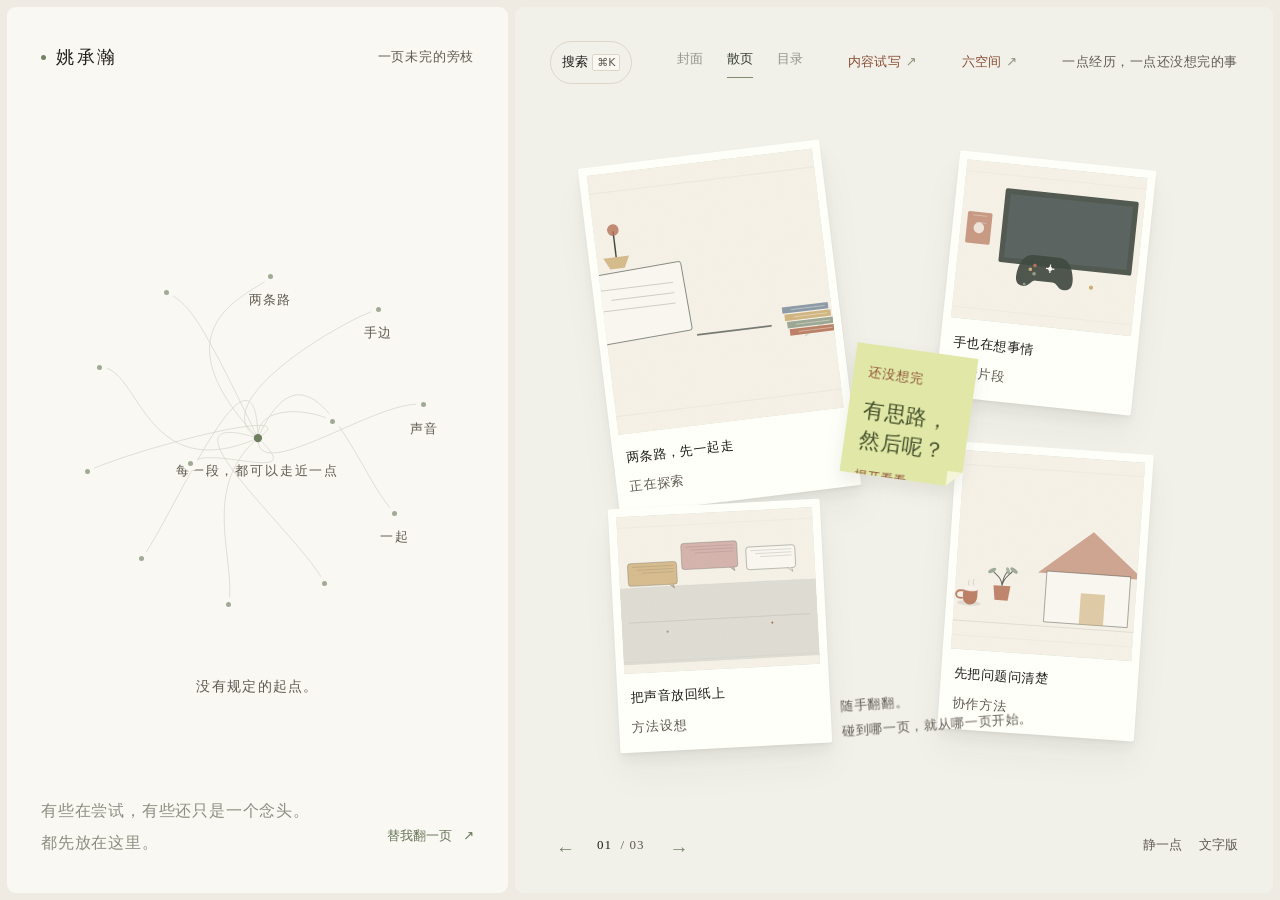
==== commit 315c3a01: "E12 interactions: keyboard/swipe turns, reader progress, last visit, transitions, page curl" ====
--- a/index.html
+++ b/index.html
@@ -8,8 +8,8 @@
     <meta name="robots" content="noindex,nofollow" />
     <meta name="description" content="姚承瀚的个人探索页。从六条线索、一些写下的片段和一个没想完的问题，随意走走。" />
     <title>姚承瀚 · 随意走走</title>
-    <script type="module" crossorigin src="./assets/index-CQ-1O_NZ.js"></script>
-    <link rel="stylesheet" crossorigin href="./assets/index-B4vtHmxJ.css">
+    <script type="module" crossorigin src="./assets/index-Bxat7I6d.js"></script>
+    <link rel="stylesheet" crossorigin href="./assets/index-BAVxgTBp.css">
   </head>
   <body>
     <div id="root"></div>
--- a/assets/index-BAVxgTBp.css
+++ b/assets/index-BAVxgTBp.css
@@ -0,0 +1 @@
+.slot-image{object-fit:cover;background:#e9e2d4;width:100%;height:auto;display:block;overflow:hidden}.slot-image--fallback{background:linear-gradient(135deg,#8a4b3214,#0000 45%),repeating-linear-gradient(90deg,#ece5d7 0 1px,#f6f1e7 1px 12px);place-items:center;display:grid;position:relative}.slot-image-mark{opacity:.7;border:1px solid #2f2a2359;border-radius:50%;width:38%;height:38%}.cover-visual{margin:34px 0 0}.cover-visual .cover-img{aspect-ratio:16/9;object-fit:cover;border:1px solid var(--rule,#ded6c8);max-height:340px}.cover-visual figcaption{color:var(--ink-2,#5f5a50);letter-spacing:.04em;margin-top:8px;font-size:13px}.space-hero-img{aspect-ratio:3;border:1px solid var(--rule,#ded6c8);max-height:none;margin:0 0 22px}.space-card-img{aspect-ratio:4/3;border:1px solid #ded6c8b3;border-radius:0;height:auto;margin:-2px 0 12px}.person-hero-img{aspect-ratio:3/2;border:1px solid var(--rule,#ded6c8);width:min(100%,620px);max-height:none;margin:18px 0 0}.content-card-img{aspect-ratio:4/3;border-bottom:1px solid var(--rule,#ded6c8);width:calc(100% + 40px);margin:-20px -20px 4px}.content-detail-img{aspect-ratio:4/3;border:1px solid var(--rule,#ded6c8);max-height:360px;margin:22px 0 24px}@media (max-width:640px){.space-card-img{height:auto}.space-hero-img{max-height:150px;margin-bottom:16px}.person-hero-img{max-height:200px}.content-card-img{width:calc(100% + 40px);margin:-20px -20px 4px}.cover-visual{margin-top:22px}}.content-card-img{object-fit:cover;max-height:200px}.content-detail-img{object-fit:cover;max-height:340px}.person-hero-img{object-fit:cover;max-height:230px}:is(.spaces-body:has(.person-page) .space-hero-img,.spaces-body:has(.person-page) .spaces-space-head){display:none}.person-card-thumb{aspect-ratio:3/2;object-fit:cover;border:0;border-bottom:1px solid var(--rule);border-radius:6px 6px 0 0;width:calc(100% + 26px);height:auto;margin:-12px -13px 10px;display:block}.spaces-overlay{z-index:40;background:var(--canvas);overscroll-behavior:contain;padding:7px;position:fixed;inset:0;overflow:auto}.spaces-shell{background:var(--paper);border-radius:9px;flex-direction:column;min-height:calc(100dvh - 14px);display:flex;box-shadow:0 18px 50px #3d42351a}.spaces-head{border-bottom:1px solid var(--line);grid-template-columns:auto 1fr auto;align-items:end;gap:8px 26px;padding:22px 30px 16px;display:grid}.spaces-back{color:var(--green);border-bottom:1px solid #0000;grid-area:1/1/3;align-self:start;padding:4px 0;font-size:13px}.spaces-back:hover,.spaces-back:focus-visible{border-color:var(--green)}.spaces-heading{grid-area:1/2}.spaces-kicker{letter-spacing:.22em;color:var(--muted);margin-bottom:5px;font-size:13px;display:block}.spaces-heading h2{letter-spacing:.04em;color:#3d4339;margin:0;font-family:Songti SC,STSong,SimSun,serif;font-size:30px;font-weight:600}.spaces-intro{max-width:560px;color:var(--ink-2);grid-area:2/2/auto/4;margin:0;font-size:13px;line-height:1.8}.spaces-tabs{scrollbar-width:none;gap:2px;padding:10px 30px 0;display:flex;overflow-x:auto}.spaces-tabs::-webkit-scrollbar{display:none}.spaces-tabs button{color:var(--ink-2);white-space:nowrap;border-radius:7px 7px 0 0;flex:none;padding:9px 13px 11px;font-size:13px;position:relative}.spaces-tabs button span{letter-spacing:.08em;color:var(--ink-2);margin-right:6px;font-size:13px}.spaces-tabs button.is-active:after{content:"";background:var(--green);border-radius:2px;height:2px;position:absolute;bottom:4px;left:12px;right:12px}.spaces-body{flex:1;min-height:360px;padding:26px 30px 34px}.spaces-space-head{max-width:640px;margin-bottom:20px}.spaces-space-head h3{letter-spacing:.03em;color:#3d4339;margin:0 0 7px;font-family:Songti SC,STSong,SimSun,serif;font-size:21px;font-weight:600}.spaces-space-head p{color:var(--ink-2);margin:0;font-size:13px;line-height:1.8}.spaces-foot{border-top:1px solid var(--line);letter-spacing:.05em;color:#9a9e8e;flex-wrap:wrap;gap:8px 22px;padding:13px 30px;font-size:13px;display:flex}.spaces-foot span:before{content:"·";color:#b9bcae;margin-right:7px}.spaces-overview{grid-template-columns:repeat(3,minmax(0,1fr));gap:12px;display:grid}.space-entry{text-align:left;background:#f7f6ee;border:1px solid #e6e5da;border-radius:8px;flex-direction:column;align-items:flex-start;gap:7px;min-height:150px;padding:18px 18px 15px;transition:transform .18s,box-shadow .18s;display:flex;position:relative}.space-entry:hover,.space-entry:focus-visible{transform:translateY(-2px);box-shadow:0 8px 18px #3d423514}.space-entry-index{letter-spacing:.16em;color:#a3a795;font-size:13px}.space-entry strong{color:#3e4438;letter-spacing:.05em;font-family:Songti SC,STSong,SimSun,serif;font-size:20px;font-weight:600}.space-entry-note{color:#7d8372;max-width:230px;font-size:13px;line-height:1.7}.space-entry-count{color:#a0a492;margin-top:auto;font-size:13px}.space-entry-arrow{color:#a9ac9b;font-size:13px;position:absolute;top:14px;right:14px}.space-cards{grid-template-columns:repeat(3,minmax(0,1fr));align-items:start;gap:12px;display:grid}.space-card{text-align:left;background:#fbfaf4;border:1px solid #e5e4d9;border-radius:7px;flex-direction:column;min-height:170px;padding:13px 14px 14px;transition:transform .16s,box-shadow .16s;display:flex;position:relative;box-shadow:0 5px 14px #3d42350e}.space-card:hover,.space-card:focus-visible{transform:translateY(-2px)rotate(-.35deg);box-shadow:0 10px 20px #3d423518}.space-card--sky{background:#f8f8f2}.space-card--cinema{background:#f6f3ec}.space-card--paper{background:#fbfaf4}.space-card--plain{background:#f7f6ee}.space-card-img{object-fit:cover;filter:saturate(.82);border-radius:4px;width:100%;height:78px;margin-bottom:9px}.space-image-fallback{color:#526149;text-align:center;background:#e3e8db;place-items:center;padding:12px;font-size:13px;display:grid}.space-card-head{justify-content:space-between;align-items:center;gap:8px;margin-bottom:5px;display:flex}.space-card-index{letter-spacing:.12em;color:#adaf9d;font-size:13px}.space-card-tag{color:#78806c;letter-spacing:.04em;background:#eef0e4;border-radius:3px;padding:2px 6px;font-size:13px}.space-card-title{color:#3b4138;margin-bottom:5px;font-family:Songti SC,STSong,SimSun,serif;font-size:15.5px;font-weight:600;line-height:1.55}.space-card-body{color:#7b806f;margin:0;font-size:13px;line-height:1.75}.space-card-meta{color:#9b9f8d;margin-top:auto;padding-top:9px;font-size:13px}.space-card-open{color:#b0b3a2;font-size:13px;position:absolute;bottom:11px;right:12px}.space-missing{color:#8b8f7e;background:#f6f6ee;border:1px dashed #d6d8c8;border-radius:6px;grid-column:1/-1;margin:6px 0 0;padding:11px 13px;font-size:13px;line-height:1.7}.space-missing span{color:#6f7661;letter-spacing:.05em;background:#eceee0;border-radius:3px;margin-right:8px;padding:1px 6px;font-size:13px;display:inline-block}.now-space{flex-direction:column;gap:18px;display:flex}.now-anon{background:#f5f4ea;border:1px solid #e2e2d5;border-radius:8px;max-width:640px;padding:18px 20px}.now-label{letter-spacing:.16em;color:#9da18e;margin-bottom:8px;font-size:13px;display:block}.now-anon p{color:#656c5a;margin:0 0 10px;font-size:13px;line-height:1.9}.now-reveal{border-bottom:1px solid var(--green);color:var(--green);padding:2px 0;font-size:13px}.now-identity{border-top:1px solid #e2e2d5;flex-direction:column;gap:4px;padding-top:10px;display:flex}.now-identity strong{letter-spacing:.08em;color:#3c4237;font-family:Songti SC,STSong,SimSun,serif;font-size:17px}.now-identity span{color:#777d6b;font-size:13px}.thought-space{grid-template-columns:repeat(2,minmax(0,1fr));gap:14px;display:grid}.thought-note{background:#f9f8f1;border:1px solid #e6e5da;border-radius:8px;padding:17px 18px}.thought-note h4{color:#3d4338;margin:9px 0 10px;font-family:Songti SC,STSong,SimSun,serif;font-size:16px;font-weight:600;line-height:1.6}.thought-body{text-align:left;color:#7a806f;border-top:1px solid #ebeadd;flex-direction:column;gap:4px;padding-top:9px;font-size:13px;line-height:1.75;display:flex}.thought-caption{letter-spacing:.08em;color:#a2a694;font-size:13px}.thought-foot{color:#a5a996;margin:9px 0 0;font-size:13px}.together-space{flex-direction:column;gap:16px;display:flex}.relation-stats{color:#777d6c;background:#f5f4ea;border:1px solid #e4e3d6;border-radius:7px;flex-wrap:wrap;gap:8px 20px;padding:12px 15px;font-size:13px;display:flex}.relation-stats b{color:#3f473a;margin-right:4px;font-family:Songti SC,STSong,SimSun,serif;font-size:17px}.relation-pending{color:#9a9e8b}.relation-tools{flex-wrap:wrap;justify-content:space-between;align-items:center;gap:10px;display:flex}.relation-toggle{background:#f8f7f0;border:1px solid #dcdccd;border-radius:6px;display:flex;overflow:hidden}.relation-toggle button{color:#838872;padding:7px 15px;font-size:13px}.relation-toggle button[aria-pressed=true]{color:#4a5540;background:#e9ecdf}.relation-search{color:#9a9e8c;align-items:center;gap:8px;font-size:13px;display:flex}.relation-search input{width:220px;font:inherit;color:#4d5445;background:#fbfaf4;border:1px solid #dcdccd;border-radius:6px;padding:7px 10px;font-size:13px}.relation-search input::placeholder{color:#b2b5a5}.relation-list{min-height:150px}.relation-list ul{flex-direction:column;gap:6px;margin:0;padding:0;list-style:none;display:flex}.relation-list li{color:#5f6754;background:#fbfaf4;border:1px solid #e5e5d8;border-radius:6px;justify-content:space-between;gap:12px;padding:9px 12px;font-size:13px;display:flex}.relation-list li small{color:#a1a591}.relation-empty{color:#858a76;max-width:600px;margin:0 0 12px;font-size:13px;line-height:1.85}.relation-slots{grid-template-columns:repeat(3,minmax(0,1fr));gap:8px;margin:0;padding:0;list-style:none;display:grid}.relation-slots li{color:#7d8370;background:#f7f7ef;border:1px dashed #d3d6c5;border-radius:6px;flex-direction:column;gap:3px;padding:11px 12px;font-size:13px;display:flex}.relation-slots li span:first-child{color:#b0b4a2;font-size:13px}.relation-slots li small{color:#a8ac99;font-size:13px}.relation-graph-wrap{background:#fbfaf4;border:1px solid #e4e4d7;border-radius:8px;padding:6px}.relation-graph{width:100%;height:auto;display:block}.graph-self{fill:#eef0e3;stroke:#9aa68b;stroke-width:1px}.graph-self-label{fill:#4b5542;font-family:Songti SC,STSong,serif;font-size:13px}.graph-self-sub{fill:#9aa18b;font-size:13px}.graph-pending{fill:#f8f8f0;stroke:#cfd2c1;stroke-dasharray:4 4;stroke-width:1px}.graph-pending-label{fill:#727a63;font-family:Songti SC,STSong,serif;font-size:13px}.graph-pending-sub{fill:#a5a994;font-size:13px}.graph-edge{stroke:#c6c9b8;stroke-width:1px;stroke-dasharray:3 4;marker-end:url(#rel-arrow)}.graph-caption{fill:#a5a994;font-size:13px}.relation-contract{color:#757c68;background:#f8f7f0;border:1px solid #e4e4d7;border-radius:7px;padding:10px 14px;font-size:13px}.relation-contract summary{cursor:pointer;color:#5e6754;letter-spacing:.03em}.relation-contract dl{grid-template-columns:52px 1fr;gap:6px 10px;margin:11px 0 8px;display:grid}.relation-contract dt{color:#9aa08b;font-size:13px}.relation-contract dd{color:#767d69;word-break:break-word;margin:0;font-size:13px;line-height:1.6}.relation-contract p{color:#9a9f8b;margin:0;font-size:13px;line-height:1.7}.together-stories{border-top:1px solid var(--line);padding-top:14px}.together-stories h4{color:#3e4438;margin:0 0 4px;font-family:Songti SC,STSong,SimSun,serif;font-size:16px;font-weight:600}.together-stories-note{color:#8b907c;margin:0 0 11px;font-size:13px;line-height:1.75}.space-detail-overlay{z-index:45;-webkit-backdrop-filter:blur(3px);backdrop-filter:blur(3px);background:#2e332a26;justify-content:center;align-items:center;padding:30px;display:flex;position:fixed;inset:0}.space-detail{background:#fcfbf6;border-radius:9px;width:min(560px,100%);max-height:82dvh;padding:26px 28px 24px;position:relative;overflow:auto;box-shadow:0 24px 60px #2e332a33}.space-detail-close{color:#9aa08b;font-size:20px;line-height:1;position:absolute;top:12px;right:14px}.space-detail-img{object-fit:cover;filter:saturate(.82);border-radius:9px 9px 0 0;width:calc(100% + 56px);height:180px;margin:-26px -28px 16px}.space-detail h3{color:#3b4137;margin:8px 0 11px;font-family:Songti SC,STSong,SimSun,serif;font-size:24px;font-weight:600;line-height:1.55}.space-detail-body{color:#656c5a;margin:0 0 14px;font-size:13.5px;line-height:1.95}.space-detail-note{color:#a0a48f;border-top:1px solid #e8e7db;margin:0;padding-top:12px;font-size:13px;line-height:1.7}.space-detail-related{flex-wrap:wrap;align-items:center;gap:7px;margin-top:14px;display:flex}.space-detail-related span{color:#a1a58f;margin-right:2px;font-size:13px}.space-detail-related button{color:#6d7560;background:#f6f5ec;border:1px solid #dfdfd0;border-radius:4px;padding:5px 9px;font-size:13px}.space-detail-related button:hover{border-color:#b9c0a8}@media (max-width:1120px){.spaces-overview,.space-cards{grid-template-columns:repeat(2,minmax(0,1fr))}.spaces-head{grid-template-columns:auto 1fr;padding:18px 22px 14px}.spaces-intro{grid-column:1/3}.spaces-tabs{padding:8px 22px 0}.spaces-body{padding:22px 22px 28px}.spaces-foot{padding:11px 22px}.relation-slots{grid-template-columns:repeat(2,minmax(0,1fr))}}@media (max-width:760px){.spaces-overlay{padding:5px}.spaces-shell{min-height:calc(100dvh - 10px)}.spaces-head{flex-direction:column;align-items:flex-start;gap:6px;padding:15px 16px 11px;display:flex}.spaces-back{order:0;font-size:13px}.spaces-heading{order:1}.spaces-heading h2{font-size:24px}.spaces-intro{order:2;font-size:13px}.spaces-tabs{padding:7px 12px 0}.spaces-tabs button{padding:8px 10px 10px;font-size:13px}.spaces-body{padding:17px 16px 24px}.spaces-overview{grid-template-columns:1fr;gap:8px}.space-entry{min-height:112px;padding:14px}.space-cards{grid-template-columns:1fr;gap:9px}.space-card{min-height:0}.space-card-img{height:92px}.thought-space{grid-template-columns:1fr}.relation-stats{gap:6px 14px;font-size:13px}.relation-pending{width:100%}.relation-tools{flex-direction:column;align-items:flex-start}.relation-search{width:100%}.relation-search input{flex:1;width:auto}.relation-slots{grid-template-columns:1fr}.spaces-foot{gap:4px 12px;padding:10px 16px;font-size:13px}.space-detail-overlay{padding:12px}.space-detail{padding:22px 20px 20px}.space-detail-img{width:calc(100% + 40px);height:130px;margin:-22px -20px 13px}.space-detail h3{font-size:20px}.relation-graph-wrap{padding:0;overflow:hidden}}@media (prefers-reduced-motion:reduce){.space-entry,.space-card{transition:none}}.fragments-header .spaces-toggle{letter-spacing:.03em;color:var(--accent);border-bottom:1px solid #0000;flex:none;padding:2px 0;font-size:13px}.fragments-header .spaces-toggle:hover,.fragments-header .spaces-toggle:focus-visible{border-color:var(--accent)}.fragments-header .spaces-toggle span{color:#8b957c;font-size:13px}.person-cards{background:#f7f6ee;border:1px solid #e4e3d6;border-radius:8px;padding:14px 15px}.person-cards-head{justify-content:space-between;align-items:baseline;margin-bottom:10px;display:flex}.person-cards-head span{letter-spacing:.12em;color:#4b5344;font-size:13px}.person-cards-head small{color:#9a9e8e;font-size:13px}.person-card-grid{grid-template-columns:repeat(3,minmax(0,1fr));gap:9px;display:grid}.person-card{text-align:left;background:#fbfaf4;border:1px solid #e5e4d9;border-radius:6px;flex-direction:column;align-items:flex-start;gap:3px;padding:12px 13px;transition:transform .16s,box-shadow .16s;display:flex}.person-card:hover,.person-card:focus-visible{transform:translateY(-2px);box-shadow:0 8px 16px #3d423512}.person-card-alias{color:#3e4438;letter-spacing:.03em;font-family:Songti SC,STSong,SimSun,serif;font-size:17px}.person-card-kind{color:#8a8f7c;font-size:13px}.person-card-meta{color:#a0a492;margin-top:3px;font-size:13px}.person-card-major{color:#9a5b3a;font-size:13px}.person-page{max-width:980px;margin:0 auto}.person-back{color:#6a725c;border-bottom:1px solid #0000;margin-bottom:14px;padding:2px 0;font-size:13px}.person-back:hover,.person-back:focus-visible{border-color:#6a725c}.person-head{border-bottom:1px solid #3d4339;justify-content:space-between;align-items:flex-end;gap:20px;padding:6px 0 16px;display:flex}.person-kicker{letter-spacing:.2em;color:#9a5b3a;font-size:13px}.person-head h3{color:#2f342b;letter-spacing:.02em;margin:4px 0 8px;font-family:Songti SC,STSong,SimSun,serif;font-size:clamp(30px,5vw,42px);line-height:1.1}.person-intro{color:var(--ink-2);max-width:36em;margin:0;font-size:13px}.person-num{color:#e6e4d6;letter-spacing:-.04em;font-family:Georgia,serif;font-size:86px;line-height:.8}.person-stats{color:#8a8f7c;border-bottom:1px solid #e4e3d6;flex-wrap:wrap;gap:8px 22px;padding:14px 0;font-size:13px;display:flex}.person-stats b{color:#3e4438;margin-right:4px;font-family:Georgia,serif;font-size:16px}.person-toolbar{z-index:3;background:#f4f3ea;border-bottom:1px solid #e4e3d6;flex-wrap:wrap;align-items:center;gap:8px 10px;padding:10px 0;display:flex;position:sticky;top:0}.person-tabs{flex-wrap:wrap;gap:5px;display:flex}.person-tabs button{color:#7b806e;background:#fbfaf4;border:1px solid #deddd0;border-radius:999px;padding:5px 10px;font-size:13px}.person-tabs button.is-on{color:#fbfaf4;background:#3d4339;border-color:#3d4339}.person-tabs em{opacity:.65;margin-left:4px;font-size:13px;font-style:normal}.person-theme{color:#4b5344;background:#fbfaf4;border:1px solid #deddd0;border-radius:4px;margin-left:auto;padding:5px 7px;font-size:13px}.person-sec{letter-spacing:.2em;color:#9a5b3a;margin:26px 0 10px;font-size:13px;font-weight:600}.person-major{background:#e4e3d6;border:1px solid #e4e3d6;grid-template-columns:1fr 1fr;gap:1px;display:grid}.person-ev{background:#fbfaf4;margin:0;padding:16px 17px}.person-ev-head{color:#8a8f7c;align-items:center;gap:7px;font-size:13px;display:flex}.person-lv{background:#aaa;width:16px;height:2px}.person-lv--S{background:#b0442c}.person-lv--A{background:#c98843}.person-lv--B{background:#8c8a4a}.person-lv--C{background:#b3b1a2}.person-major-tag{color:#9a5b3a;letter-spacing:.1em;font-size:13px}.person-idx{color:#c9c6b4;margin-left:auto;font-family:Georgia,serif;font-size:13px}.person-ev h5{color:#2f342b;margin:4px 0 7px;font-size:15px;line-height:1.45}.person-ev p{color:#4e5447;margin:4px 0;font-size:13px;line-height:1.8}.person-ev p span,.person-row-body p span{color:#9a9e8e;vertical-align:1px;border:1px solid #e0dfd2;border-radius:2px;margin-right:5px;padding:0 3px;font-size:13px;display:inline-block}.person-ev-meta{color:#a0a492;border-top:1px dashed #e4e3d6;margin-top:8px;padding-top:5px;font-size:13px}.person-timeline{border-top:1px solid #e4e3d6}.person-year{color:#b3b1a2;margin:18px 0 2px;font-family:Georgia,serif;font-size:19px;font-weight:400}.person-row{border-bottom:1px solid #ebe9de;grid-template-columns:92px 1fr;gap:14px;padding:12px 0;display:grid}.person-row-date{color:#8a8f7c;letter-spacing:.02em;font-size:13px}.person-row-title{color:#2f342b;margin-bottom:3px;font-size:13.5px;line-height:1.5}.person-row-title i{color:#9a5b3a;border:1px solid #d9c9b8;border-radius:2px;margin-left:5px;padding:0 3px;font-size:13px;font-style:normal}.person-row-body p{color:#5a6052;margin:3px 0;font-size:13px;line-height:1.75}.person-row--S .person-row-title{color:#8f3a28}.person-more{color:#3d4339;background:#fbfaf4;border:1px solid #3d4339;border-radius:3px;margin:18px auto;padding:7px 16px;font-size:13px;display:block}.person-note{color:#7b806e;background:#efeee2;border-radius:4px;margin-top:22px;padding:11px 13px;font-size:13px;line-height:1.7}@media (max-width:760px){.person-card-grid{grid-template-columns:1fr}.person-head{display:block}.person-num{display:none}.person-major{grid-template-columns:1fr}.person-row{grid-template-columns:1fr;gap:2px}.person-row-date{color:#9a9e8e;font-size:13px}.person-theme{width:100%;margin-left:0}.person-toolbar{position:static}}.person-filters{flex-wrap:wrap;gap:10px;margin:0 0 14px;display:flex}.person-search{flex:1;min-width:220px}.person-filters select{font:inherit;background:#fff;border:1px solid #d8d6cc;border-radius:6px;padding:8px 10px;font-size:13px}.person-path{grid-template-columns:repeat(3,minmax(0,1fr));gap:8px;margin:6px 0 22px;display:grid}.person-path-item{text-align:left;cursor:pointer;font:inherit;color:inherit;background:#fbfaf6;border:1px solid #e2ded2;border-radius:8px;flex-direction:column;gap:4px;padding:10px 12px;display:flex}.person-path-item:hover{border-color:#b9b29d}.person-path-theme{justify-content:space-between;gap:8px;font-size:13px;font-weight:600;display:flex}.person-path-theme em{color:#8b8b80;font-style:normal;font-weight:400}.person-path-event{color:#77776d;font-size:13px;line-height:1.5}@media (max-width:640px){.person-path{grid-template-columns:1fr}.person-back{min-height:44px;padding:10px 0}.person-tabs button{min-width:44px;min-height:44px;padding:10px 12px}.person-theme{min-height:44px}.person-more{min-height:44px;padding:10px 18px}.person-path-item,.person-card{min-height:44px}}.person-error{background:#fbf3e8;border:1px solid #d9c7b4;border-radius:6px;flex-wrap:wrap;align-items:center;gap:10px 16px;margin:14px 0;padding:13px 15px;display:flex}.person-error p{color:#5f4f3d;margin:0;font-size:13px;line-height:1.7}.person-retry{color:#5f4326;cursor:pointer;min-height:40px;font:inherit;background:#fffaf1;border:1px solid #8a6d4a;border-radius:4px;padding:8px 16px;font-size:13px}.person-retry:hover{background:#f3e3cf}.person-retry:focus-visible{outline-offset:2px;outline:2px solid #7a5a34}.spaces-intro,.space-card-body,.person-intro,.person-note,.relation-empty,.together-stories-note{font-size:16px;line-height:1.9}.signature-note,.atlas-node-label,.atlas-whisper,.page-note,.page-total,.space-entry-note,.space-entry-count,.space-card-meta,.space-card-tag,.space-card-body,.person-card-meta,.person-card-kind,.person-row-date,.person-ev-meta,.person-path-event,.content-idx,.content-count,.content-note{color:var(--ink-2)!important}@media (max-width:640px){.spaces-head{grid-template-columns:auto 1fr;gap:6px 14px;padding:16px 16px 10px}.spaces-back{grid-row:1;font-size:13px}.spaces-kicker{display:none}.spaces-heading h2{font-size:26px;line-height:1.15}.spaces-intro{grid-column:1/3;font-size:15px;line-height:1.8}.spaces-tabs{grid-template-columns:repeat(3,1fr);gap:6px;padding:12px 14px 6px;display:grid;overflow:visible}.spaces-tabs button{border:1px solid var(--rule);text-align:left;white-space:normal;border-radius:10px;padding:10px 8px;font-size:13px}.spaces-tabs button span{font-size:11px}.spaces-foot{padding:12px 16px;font-size:12px}.person-head h3{overflow-wrap:anywhere;font-size:26px;line-height:1.25}.spaces-back{align-items:center;min-height:44px;display:inline-flex}}.spaces-head{grid-template-columns:auto 1fr;align-items:center;padding:16px 30px 13px}.spaces-layout{flex:1;grid-template-columns:258px minmax(0,1fr);min-height:0;display:grid}.spaces-aside{border-right:1px solid var(--rule);align-self:start;padding:24px 22px 28px 30px;position:sticky;top:0}.spaces-aside-intro{color:var(--ink-2);margin:0 0 18px;font-size:14px;line-height:1.9}.spaces-tabs{flex-direction:column;gap:2px;padding:0;display:flex;overflow:visible}.spaces-tabs button{color:var(--ink);text-align:left;white-space:normal;border-radius:7px;align-items:baseline;gap:10px;padding:10px 8px;font-size:14px;display:flex}.spaces-tabs button span{color:var(--accent);letter-spacing:.08em;margin:0;font-size:12px}.spaces-tabs button:hover{color:var(--ink);background:#f4f2ea}.spaces-tabs button.is-active{color:var(--ink);background:#f4f3ea}.spaces-tabs button.is-active:after{display:none}.spaces-tabs button.is-active span{color:var(--accent)}.spaces-aside-note{color:var(--ink-2);border-top:1px solid var(--rule);margin:18px 0 0;padding-top:14px;font-size:12px;line-height:1.8}.spaces-body{padding:26px 34px 40px}.spaces-overview{display:block}.spaces-overview-lead{max-width:620px;color:var(--ink-2);margin:0 0 12px;font-size:15px;line-height:1.95}.space-row{border:0;border-bottom:1px solid var(--rule);text-align:left;width:100%;font:inherit;color:var(--ink);cursor:pointer;background:0 0;grid-template-columns:48px minmax(0,1fr) auto 22px;align-items:center;gap:18px;padding:20px 0;display:grid}.space-row-index{color:var(--accent);align-self:start;padding-top:3px;font-family:Songti SC,STSong,SimSun,serif;font-size:18px}.space-row-main{display:block}.space-row-main strong{letter-spacing:.03em;margin-bottom:4px;font-family:Songti SC,STSong,SimSun,serif;font-size:22px;font-weight:600;display:block}.space-row-note{color:var(--ink-2);font-size:14px;line-height:1.75;display:block}.space-row-count{color:var(--ink-2);white-space:nowrap;font-size:12px}.space-row-arrow{color:var(--ink-2);font-size:14px;transition:transform .15s}.space-row:hover .space-row-main strong{color:var(--accent)}.space-row:hover .space-row-arrow{transform:translate(2px,-2px)}.space-row:focus-visible{outline:2px solid var(--accent);outline-offset:-2px}@media (max-width:760px){.spaces-head{padding:14px 16px 10px}.spaces-layout{display:block}.spaces-aside{border-right:0;border-bottom:1px solid var(--rule);padding:12px 14px 8px;position:static}.spaces-aside-intro,.spaces-aside-note{display:none}.spaces-tabs{grid-template-columns:repeat(3,1fr);gap:6px;display:grid}.spaces-tabs button{border:1px solid var(--rule);border-radius:9px;justify-content:flex-start;padding:9px 8px;font-size:13px}.spaces-tabs button span{font-size:11px}.spaces-body{padding:16px 16px 26px}.spaces-overview-lead{margin-bottom:6px;font-size:14px;line-height:1.85}.space-row{grid-template-columns:30px minmax(0,1fr) 20px;gap:4px 10px;padding:16px 0}.space-row-index{grid-row:1/4;padding-top:4px;font-size:16px}.space-row-main{grid-area:1/2}.space-row-main strong{font-size:20px}.space-row-note{grid-area:2/2;font-size:13px}.space-row-count{grid-area:3/2;font-size:12px}.space-row-arrow{grid-area:1/3;align-self:start;padding-top:8px}}.spaces-layout{position:relative}.spaces-layout:before{content:"";background:var(--rule);pointer-events:none;width:1px;position:absolute;top:0;bottom:0;left:258px}.spaces-aside{border-right:0}@media (max-width:760px){.spaces-head{align-items:flex-start}.spaces-layout:before{display:none}}.spaces-head{flex-wrap:wrap;align-items:center;gap:8px 18px;padding:14px 30px 12px;display:flex}.spaces-back{align-self:center}.spaces-heading{align-items:baseline;gap:14px;display:flex}.spaces-kicker{margin:0}.spaces-heading h2{font-size:28px}@media (max-width:760px){.spaces-head{gap:2px 12px;padding:12px 16px 10px}.spaces-heading h2{font-size:25px}.spaces-head{flex-direction:row;justify-content:flex-start;align-items:center}}.space-row-count,.spaces-tabs button span{font-size:13px}@media (max-width:760px){.space-row-count,.spaces-tabs button span{font-size:13px}}.relation-stats--split{border:1px solid var(--rule);background:var(--paper);grid-template-columns:repeat(3,1fr);gap:0;padding:0;display:grid}.relation-stats--split span{border-right:1px solid var(--rule);color:var(--ink-2);padding:14px 16px;font-size:13px}.relation-stats--split span:last-child{border-right:0}.relation-stats--split b{color:var(--ink);margin-right:4px;font-size:22px;font-weight:400}.person-rows{border-top:1px solid var(--rule);flex-direction:column;display:flex}.person-row-card{border:0;border-bottom:1px solid var(--rule);text-align:left;cursor:pointer;background:0 0;grid-template-columns:1.5fr .75fr .65fr 1fr auto;align-items:center;gap:12px;width:100%;padding:14px 4px;display:grid}.person-row-card:hover{background:#8a4b320a}.person-row-name{font-family:var(--serif);color:var(--ink);font-size:19px}.person-row-kind{color:var(--ink-2);font-size:13px}.person-row-count{color:var(--ink);font-size:14px}.person-row-span{color:var(--ink-2);font-size:13px}.person-row-arrow{color:var(--ink-2);font-size:14px}.person-low{border:1px dashed var(--rule);color:var(--ink-2);margin:12px 0 0;padding:10px 12px;font-size:13px}.person-paths{border-top:1px solid var(--rule);border-bottom:1px solid var(--rule);margin:6px 0 18px}.person-paths summary{cursor:pointer;color:var(--ink-2);letter-spacing:.04em;padding:12px 0;font-size:14px}.person-paths .person-path{margin:0 0 14px}.person-related{grid-template-columns:repeat(3,1fr);gap:12px;margin:0 0 22px;display:grid}.person-related-card{border:1px solid var(--rule);background:var(--paper);text-align:left;cursor:pointer;flex-direction:column;gap:6px;padding:14px;display:flex}.person-related-card span{color:var(--ink-2);letter-spacing:.06em;font-size:13px}.person-related-card strong{font-family:var(--serif);color:var(--ink);font-size:17px;font-weight:400}.person-related-card small{color:var(--ink-2);font-size:13px;line-height:1.6}.person-related-card:hover{border-color:var(--accent)}@media (max-width:700px){.relation-stats--split{border-bottom:0;grid-template-columns:1fr}.relation-stats--split span{border-right:0;border-bottom:1px solid var(--rule);padding:10px 12px}.person-row-card{grid-template-columns:1fr auto;gap:3px 10px;padding:12px 2px}.person-row-name{grid-area:1/1}.person-row-arrow{grid-area:1/2}.person-row-kind{grid-area:2/1}.person-row-count{text-align:right;grid-area:2/2}.person-row-span{grid-area:3/1/auto/-1}.person-related{grid-template-columns:1fr}.person-paths summary{align-items:center;min-height:44px;display:flex}}.person-row-card{animation:.4s cubic-bezier(.2,.7,.2,1) both row-rise;animation-delay:calc(var(--i,0) * 26ms);transition:background .2s,padding .2s}.person-row-card:hover{background:#f7f2e7;padding-left:14px}.space-row{animation:.4s cubic-bezier(.2,.7,.2,1) both row-rise;animation-delay:calc(var(--i,0) * 40ms)}.space-row:hover{padding-left:8px}@media (max-width:760px){.spaces-body{padding-bottom:96px}}.spaces-search{font:inherit;border:1px solid var(--rule);background:var(--paper);color:var(--ink-2);border-radius:999px;margin-left:auto;padding:7px 12px;font-size:13px}.spaces-search:hover{color:var(--ink);border-color:var(--ink-2)}.spaces-heading{order:0}.spaces-search{order:2;margin-left:auto}.cover{background:var(--paper);min-height:100dvh;color:var(--ink);padding:0 clamp(20px,5vw,72px);font-family:PingFang SC,Microsoft YaHei,system-ui,sans-serif}.cover-head{border-bottom:1px solid var(--rule);letter-spacing:.08em;color:var(--ink-2);justify-content:space-between;align-items:baseline;padding:22px 0;font-size:13px;display:flex}.cover-name{color:var(--ink);letter-spacing:.12em;font-family:Songti SC,STSong,SimSun,serif;font-size:16px}.cover-main{grid-template-columns:minmax(0,1fr) 240px;align-items:end;gap:clamp(32px,6vw,72px);max-width:1120px;margin:0 auto;padding:clamp(44px,7vw,88px) 0 52px;display:grid}.cover-kicker{letter-spacing:.18em;color:var(--accent);margin:0;font-size:13px}.cover-hero h1{letter-spacing:.02em;margin:16px 0 22px;font-family:Songti SC,STSong,SimSun,serif;font-size:clamp(40px,5.2vw,68px);font-weight:600;line-height:1.18}.cover-now{max-width:640px;color:var(--ink);margin:0;font-size:17px;line-height:2}.cover-meta{color:var(--ink-2);letter-spacing:.02em;margin:16px 0 0;font-size:13px;line-height:1.9}.cover-actions{flex-wrap:wrap;gap:12px;margin-top:28px;display:flex}.cover-actions button{border:1px solid var(--ink);background:var(--ink);color:var(--paper);font:inherit;cursor:pointer;border-radius:999px;padding:12px 18px;font-size:14px;transition:transform .15s,background .15s}.cover-actions button:hover{transform:translateY(-1px)}.cover-actions button.ghost{color:var(--ink);border-color:var(--rule);background:0 0}.cover-actions button:focus-visible{outline:3px solid var(--accent);outline-offset:3px}.cover-signature{border-left:1px solid var(--rule);color:var(--ink-2);padding:8px 0 8px 20px;font-family:Kaiti SC,STKaiti,KaiTi,serif;font-size:14px;line-height:2;transform:rotate(-2deg)}.cover-signature span{letter-spacing:.08em;font-size:16px;display:block}.cover-signature small{margin-top:10px;font-size:12px;line-height:1.8;display:block}.cover-section{border-top:1px solid var(--rule);max-width:1120px;margin:0 auto;padding:34px 0 10px}.cover-section-head{justify-content:space-between;align-items:baseline;gap:16px;margin-bottom:6px;display:flex}.cover-section h2{letter-spacing:.03em;margin:0;font-family:Songti SC,STSong,SimSun,serif;font-size:28px;font-weight:600}.cover-hint,.cover-more{color:var(--ink-2);font-size:13px}.cover-more{font:inherit;cursor:pointer;border:0;border-bottom:1px solid var(--rule);background:0 0;padding:6px 0;font-size:13px}.cover-more:hover{color:var(--accent);border-color:var(--accent)}.cover-latest{margin:0;padding:0;list-style:none}.cover-latest li{border-bottom:1px solid var(--rule)}.cover-latest button{text-align:left;width:100%;font:inherit;cursor:pointer;color:var(--ink);background:0 0;border:0;grid-template-columns:104px minmax(0,1fr) 170px;gap:8px 20px;padding:18px 0;display:grid}.cover-latest time{color:var(--ink-2);font-variant-numeric:tabular-nums;grid-row:1/3;align-self:start;padding-top:4px;font-size:13px}.cover-latest-title{grid-column:2;font-family:Songti SC,STSong,SimSun,serif;font-size:20px;line-height:1.5}.cover-latest-line{color:var(--ink-2);grid-column:2;font-size:15px;line-height:1.8}.cover-latest-meta{color:var(--ink-2);text-align:right;grid-area:1/3/3;align-self:center;font-size:13px}.cover-latest button:hover .cover-latest-title{color:var(--accent)}.cover-spaces{margin:0;padding:0;list-style:none}.cover-spaces li{border-bottom:1px solid var(--rule)}.cover-spaces button{text-align:left;width:100%;font:inherit;cursor:pointer;color:var(--ink);background:0 0;border:0;grid-template-columns:44px 128px minmax(0,1fr) auto 22px;align-items:center;gap:14px;padding:15px 0;display:grid}.cover-space-index{color:var(--accent);font-family:Songti SC,STSong,SimSun,serif;font-size:18px}.cover-space-name{font-family:Songti SC,STSong,SimSun,serif;font-size:20px}.cover-space-note{color:var(--ink-2);font-size:14px;line-height:1.7}.cover-space-count{color:var(--ink-2);white-space:nowrap;font-size:13px}.cover-space-arrow{color:var(--ink-2);font-size:14px;transition:transform .15s}.cover-spaces button:hover .cover-space-name{color:var(--accent)}.cover-spaces button:hover .cover-space-arrow{transform:translate(2px,-2px)}.cover-foot{border-top:1px solid var(--rule);grid-template-columns:minmax(0,1fr) auto;align-items:start;gap:32px;max-width:1120px;margin:0 auto;padding:34px 0 52px;display:grid}.cover-foot h2{margin:0 0 10px;font-family:Songti SC,STSong,SimSun,serif;font-size:20px;font-weight:600}.cover-foot p{max-width:620px;color:var(--ink-2);margin:0;font-size:14px;line-height:1.9}.cover-foot-links{flex-wrap:wrap;gap:16px;padding-top:6px;font-size:13px;display:flex}.cover-foot-links button{font:inherit;color:var(--accent);cursor:pointer;border:0;border-bottom:1px solid var(--rule);background:0 0;padding:0;font-size:13px}.cover-foot-links a{color:var(--ink-2);border-bottom:1px solid var(--rule);text-decoration:none}.cover-foot-links a:hover,.cover-foot-links button:hover{color:var(--accent);border-color:var(--accent)}@media (max-width:760px){.cover{padding:0 16px}.cover-head{padding:16px 0;font-size:12px}.cover-place{text-align:right}.cover-main{grid-template-columns:1fr;gap:22px;padding:32px 0 30px}.cover-hero h1{margin:12px 0 18px;font-size:clamp(36px,10.5vw,46px)}.cover-now{font-size:16px;line-height:1.95}.cover-actions{gap:10px;margin-top:22px}.cover-actions button{text-align:center;flex:1 1 0;min-width:0;padding:12px 10px;font-size:13px}.cover-signature{display:none}.cover-section{padding:26px 0 6px}.cover-section h2{font-size:24px}.cover-hint{display:none}.cover-latest button{grid-template-columns:1fr;gap:5px;padding:16px 0}.cover-latest time{grid-row:auto;padding:0;font-size:12px}.cover-latest-title{grid-column:1;font-size:19px}.cover-latest-line{grid-column:1;font-size:14px}.cover-latest-meta{text-align:left;grid-area:auto/1;font-size:12px}.cover-spaces button{grid-template-columns:30px minmax(0,1fr) 20px;gap:4px 10px;padding:14px 0}.cover-space-index{grid-row:1/3;align-self:start;padding-top:3px;font-size:16px}.cover-space-name{grid-column:2;font-size:19px}.cover-space-note{grid-column:2;font-size:13px}.cover-space-count{grid-column:2;font-size:12px}.cover-space-arrow{grid-area:1/3}.cover-foot{grid-template-columns:1fr;gap:18px;padding:26px 0 40px}.cover-foot-links{gap:14px}}.cover-main{position:relative}.cover-link{font:inherit;color:var(--accent);cursor:pointer;border:0;border-bottom:1px solid var(--rule);background:0 0;margin-top:18px;padding:0;font-size:13px}.cover-link:hover{border-color:var(--accent)}.cover-link:focus-visible{outline:3px solid var(--accent);outline-offset:3px}.cover-sticker{color:#37301f;text-align:center;transform-origin:50% 40%;z-index:2;pointer-events:auto;background:#f3e7a8;width:150px;padding:18px 16px;font-family:Kaiti SC,STKaiti,KaiTi,serif;font-size:18px;line-height:1.5;position:absolute;top:1%;right:4%;box-shadow:0 8px 22px #3c301a1f}.cover-sticker span{opacity:.72;letter-spacing:.08em;font-size:14px;display:block}.cover-sticker b{letter-spacing:.06em;margin-top:6px;font-weight:600;display:block}.cover-img-wrap{border:1px solid var(--rule);will-change:transform;display:block;overflow:hidden}.cover-img-wrap .cover-img{object-fit:cover;border:0;width:100%;max-height:340px;display:block}@media (max-width:1100px){.cover-sticker{display:none}}@media (prefers-reduced-motion:reduce){.cover-link,.cover-actions button{transition:none!important}}.cover-head-link{font:inherit;color:var(--accent);cursor:pointer;border:0;border-bottom:1px solid var(--rule);background:0 0;margin-left:auto;margin-right:14px;padding:4px 0;font-size:13px}.cover-head-link:hover{border-color:var(--accent)}.cover-last-visit{flex-wrap:wrap;align-items:center;gap:12px;margin-top:12px;display:flex}.cover-last-continue{border-bottom:1px solid var(--rule);color:var(--accent);text-align:left;padding:0;font-size:13px;line-height:1.6}.cover-last-continue:hover{border-color:var(--accent)}.cover-last-clear{color:#9ca48e;padding:2px 0;font-size:12px}.cover-last-clear:hover{color:var(--accent)}@media (max-width:760px){.cover-last-visit{gap:8px;margin-top:10px}.cover-last-continue{font-size:12px}}.content-overlay{z-index:60;color:#1d1c19;background:#fbf9f3;font-family:Noto Serif SC,Songti SC,Georgia,serif;line-height:1.85;position:fixed;inset:0;overflow-y:auto}.content-shell{max-width:1120px;margin:0 auto;padding:26px 32px 60px}.content-head{border-bottom:1px solid var(--rule);grid-template-columns:1fr auto;gap:6px 24px;padding:14px 0 24px;display:grid}.content-head .content-back{color:var(--ink-2);font:inherit;cursor:pointer;background:0 0;border:0;grid-column:1;justify-self:start;padding:4px 0;font-size:13px}.content-head .content-back:hover{color:#8a3b2b}.content-head>div{grid-column:1}.content-kicker{letter-spacing:.18em;color:#8a3b2b;font-size:13px}.content-head h2{margin:6px 0 8px;font-size:42px;font-weight:600;line-height:1.1}.content-head p{color:var(--ink-2);max-width:640px;margin:0;font-size:14px}.content-tabs{border-bottom:1px solid var(--rule);flex-wrap:wrap;gap:6px;margin-bottom:34px;padding:14px 0;display:flex}.content-tabs button{font:inherit;color:var(--ink-2);cursor:pointer;background:0 0;border:0;border-bottom:2px solid #0000;min-height:44px;padding:9px 12px;font-size:14px}.content-tabs button span{color:#9b9486;margin-left:5px;font-size:13px}.content-tabs button.is-active{color:#1d1c19;border-bottom-color:#8a3b2b}.content-sec-head{align-items:flex-start;gap:18px;margin-bottom:24px;display:flex}.content-num{color:#d9d1c0;font-family:Georgia,serif;font-size:52px;line-height:1}.content-sec-head h3{margin:0 0 8px;font-size:28px;font-weight:600}.content-sec-head p{color:var(--ink-2);max-width:760px;margin:0;font-size:14px}.content-grid{grid-template-columns:repeat(2,minmax(0,1fr));gap:16px;display:grid}.content-card{text-align:left;border:1px solid var(--rule);cursor:pointer;font:inherit;color:inherit;background:#fffdf7;flex-direction:column;gap:9px;min-height:174px;padding:20px;display:flex}.content-card:hover,.content-card:focus-visible{border-color:#8a3b2b;outline:none}.content-idx{letter-spacing:.16em;color:#9b9486;font-size:13px}.content-card strong{font-size:19px;font-weight:600;line-height:1.4}.content-card p{color:#4b463c;margin:0;font-size:13px;line-height:1.8}.content-tags{flex-wrap:wrap;gap:6px;margin-top:auto;display:flex}.content-tags span{color:var(--ink-2);border:1px solid var(--rule);border-radius:999px;padding:2px 7px;font-size:13px}.content-note{color:#5a5347;background:#f4efe3;border-left:3px solid #8a3b2b;margin-top:30px;padding:12px 16px;font-size:13px}.content-foot{border-top:1px solid var(--rule);color:#9b9486;letter-spacing:.1em;justify-content:space-between;margin-top:34px;padding-top:14px;font-size:13px;display:flex}.content-detail{z-index:70;background:#fbf9f3;padding:26px 32px 80px;position:fixed;inset:0;overflow-y:auto}.content-detail>*{max-width:820px;margin-left:auto;margin-right:auto}.content-detail-back{text-align:left;width:820px;max-width:100%;color:var(--ink-2);font:inherit;cursor:pointer;background:0 0;border:0;min-height:44px;margin:0 auto;padding:8px 0;font-size:14px;display:block}.content-detail-meta{flex-wrap:wrap;gap:8px;margin:10px auto 20px;display:flex}.content-detail-meta span{color:var(--ink-2);border:1px solid var(--rule);border-radius:999px;padding:2px 8px;font-size:13px}.content-detail h1{margin:0 auto 8px;font-size:clamp(28px,4.4vw,44px);font-weight:600;line-height:1.25}.content-lead{color:var(--ink-2);margin:0 auto 24px;font-size:16px}.content-body p{color:#2a2823;margin:0 auto 16px;font-size:16px;line-height:2}.content-detail dl{border-top:1px solid var(--rule);grid-template-columns:110px 1fr;gap:10px 18px;margin:28px auto 0;padding-top:18px;font-size:14px;display:grid}.content-detail dt{color:var(--ink-2)}.content-detail dd{color:#3f3a31;margin:0;line-height:1.9}@media (max-width:720px){.content-head{grid-template-columns:1fr}.content-head>div,.content-head p,.content-head .content-back{grid-column:1}.content-head p{margin-top:10px}.content-shell{padding:18px 20px 48px}.content-head h2{font-size:34px}.content-grid{grid-template-columns:1fr}.content-card{min-height:0}.content-sec-head{display:block}.content-num{margin-bottom:2px;font-size:38px;display:block}.content-sec-head h3{margin-top:0;font-size:23px}.content-detail{padding:18px 20px 60px}.content-detail dl{grid-template-columns:1fr;gap:4px 0}.content-detail dt{margin-top:10px}}@media (prefers-reduced-motion:reduce){.content-overlay,.content-detail{scroll-behavior:auto}*{transition:none!important;animation:none!important}}.content-tools{flex-wrap:wrap;align-items:center;gap:14px;margin:18px 0 26px;display:flex}.content-search{border:1px solid var(--rule);background:#fdfcf9;border-radius:8px;align-items:center;gap:8px;min-width:260px;padding:7px 10px;display:flex}.content-search span{color:var(--ink-2);letter-spacing:.08em;text-transform:uppercase;font-size:13px}.content-search input{font:inherit;color:#2a2823;background:0 0;border:0;outline:none;flex:1;min-width:140px;font-size:14px}.content-search button{color:#8a5a44;cursor:pointer;background:0 0;border:0;font-size:13px}.content-order{gap:6px;display:flex}.content-order button{border:1px solid var(--rule);color:#5b564c;cursor:pointer;background:0 0;border-radius:999px;padding:7px 12px;font-size:13px}.content-order button.is-active{color:#faf8f2;background:#2a2823;border-color:#2a2823}.content-count{color:#8a8378;margin-left:auto;font-size:13px}.content-date{font-variant-numeric:tabular-nums;color:#8a5a44!important;border-color:#e2d3c4!important}.content-empty{color:var(--ink-2);text-align:center;border:1px dashed #d8d0c1;padding:26px;font-size:14px}.content-note{color:var(--ink-2);font-size:16px;line-height:1.9}.content-foot{color:var(--ink-2)!important}@media (max-width:640px){.content-shell{padding:18px 16px 44px}.content-head h2{font-size:30px;line-height:1.15}.content-tabs{scrollbar-width:none;flex-wrap:nowrap;gap:4px;padding-bottom:6px;display:flex;overflow-x:auto}.content-tabs::-webkit-scrollbar{display:none}.content-tabs button{flex:none;padding:8px 10px;font-size:13px}.content-tools{gap:8px}}.content-page{color:#1d1c19;background:#fbf9f3;min-height:100vh;font-family:Noto Serif SC,Songti SC,Georgia,serif;line-height:1.85}.content-page--reading{padding-bottom:40px}.content-progress{z-index:80;background:0 0;height:3px;position:fixed;top:0;left:0;right:0}.content-progress i{background:#8a4b32;height:100%;transition:width 80ms linear;display:block}.content-reading{max-width:680px;margin:0 auto;padding:30px 30px 70px}.content-reading-top{border-bottom:1px solid var(--rule);justify-content:space-between;align-items:center;gap:14px;margin-bottom:18px;padding-bottom:14px;display:flex}.content-reading-top .content-back{padding:4px 0}.content-copy{border:1px solid var(--rule);color:var(--ink-2);font:inherit;cursor:pointer;background:0 0;border-radius:999px;min-height:40px;padding:7px 12px;font-size:13px}.content-copy:hover{color:#8a4b32;border-color:#8a4b32}.content-reading h1{margin:18px 0 10px;font-size:clamp(28px,3.6vw,40px);line-height:1.3}.content-reading .content-lead{margin-bottom:22px;font-size:17px;line-height:1.8}.content-reading .content-body p{margin:0 0 18px;font-size:16px;line-height:2}.content-reading .content-detail-img{object-fit:cover;border:1px solid var(--rule);width:100%;max-height:420px;margin:6px 0 22px}.content-reading .content-detail-meta{margin-bottom:12px}.content-facts{border-top:1px solid var(--rule);grid-template-columns:100px 1fr;gap:10px 18px;margin:32px 0 0;padding-top:18px;font-size:14px;display:grid}.content-facts dt{color:var(--ink-2)}.content-facts dd{color:#3f3a31;margin:0;line-height:1.9}.content-pager{border-top:1px solid var(--rule);grid-template-columns:1fr 1fr;gap:12px;margin-top:34px;padding-top:18px;display:grid}.content-pager button{text-align:left;font:inherit;color:inherit;cursor:pointer;background:0 0;border:0;flex-direction:column;gap:4px;padding:8px 0;display:flex}.content-pager button.is-next{text-align:right}.content-pager small{color:var(--ink-2);letter-spacing:.08em;font-size:13px}.content-pager span{font-size:15px;line-height:1.5}.content-pager button:hover span{color:#8a4b32}.content-back--bottom{margin-top:24px}.content-list{border-top:1px solid var(--rule)}.content-row{border:0;border-bottom:1px solid var(--rule);text-align:left;width:100%;font:inherit;color:inherit;cursor:pointer;background:0 0;grid-template-columns:104px 92px minmax(0,1fr) 90px;align-items:center;gap:18px;min-height:112px;padding:16px 4px;display:grid}.content-row:hover,.content-row:focus-visible{background:#f6f1e6;outline:none}.content-row-date{color:var(--ink-2);font-variant-numeric:tabular-nums;font-size:13px}.content-row-thumb{aspect-ratio:4/3;border:1px solid var(--rule);width:92px;display:block;overflow:hidden}.content-row-thumb .slot-image{object-fit:cover;width:100%;height:100%}.content-row-main{flex-direction:column;gap:5px;min-width:0;display:flex}.content-row-main strong{font-size:18px;font-weight:600;line-height:1.4}.content-row-line{color:var(--ink-2);-webkit-line-clamp:2;-webkit-box-orient:vertical;font-size:14px;line-height:1.7;display:-webkit-box;overflow:hidden}.content-row-meta{color:var(--ink-2);text-align:right;justify-content:flex-end;align-items:center;gap:6px;font-size:13px;display:flex}.content-row-meta i{color:#8a4b32;font-style:normal}.content-filter-btn{display:none}.content-sheet-backdrop{z-index:90;background:#1f1d1a47;justify-content:center;align-items:flex-end;display:flex;position:fixed;inset:0}.content-sheet{border:1px solid var(--rule);width:100%;max-width:560px;padding:18px 20px calc(18px + env(safe-area-inset-bottom));background:#fbf9f3;max-height:82vh;overflow:auto}.content-sheet header{justify-content:space-between;align-items:center;font-size:18px;display:flex}.content-sheet header button{cursor:pointer;color:var(--ink-2);background:0 0;border:0;min-width:44px;min-height:44px;font-size:22px}.content-sheet p{color:var(--ink-2);letter-spacing:.08em;margin:18px 0 8px;font-size:13px}.content-sheet-tabs{flex-wrap:wrap;gap:6px;display:flex}.content-sheet-tabs button,.content-sheet-order button{border:1px solid var(--rule);font:inherit;cursor:pointer;background:0 0;min-height:44px;padding:8px 12px;font-size:14px}.content-sheet-tabs button span{color:var(--ink-2);margin-left:6px;font-size:12px}.content-sheet-tabs button.is-active,.content-sheet-order button.is-active{color:#faf8f2;background:#2a2823;border-color:#2a2823}.content-sheet-order{gap:8px;display:flex}.content-sheet-done{color:#faf8f2;width:100%;font:inherit;cursor:pointer;background:#2a2823;border:0;min-height:48px;margin-top:22px;padding:12px;font-size:15px}@media (max-width:720px){.content-reading{padding:18px 20px 56px}.content-reading h1{font-size:28px}.content-row{grid-template-columns:64px 72px minmax(0,1fr);align-items:start;gap:12px;min-height:96px;padding:12px 2px}.content-row-thumb{width:72px}.content-row-meta{grid-column:2/-1;justify-content:flex-start;margin-top:2px;font-size:12px}.content-row-main strong{font-size:16px}.content-row-line{-webkit-line-clamp:1;font-size:13px}.content-filter-btn{border:1px solid var(--rule);min-height:40px;font:inherit;cursor:pointer;background:0 0;border-radius:999px;align-items:center;padding:7px 14px;font-size:14px;display:inline-flex}.content-order{display:none}.content-tabs{flex-wrap:nowrap;display:flex;overflow-x:auto}.content-facts{grid-template-columns:1fr;gap:4px 0}.content-facts dt{margin-top:10px}.content-pager{grid-template-columns:1fr;gap:4px}.content-pager button.is-next{text-align:left}.content-reading .content-detail-img{max-height:260px}}.content-gap-note{color:var(--accent);margin:2px 0 0;font-size:13px;line-height:1.7}@keyframes page-fade{0%{opacity:0;transform:translateY(8px)}to{opacity:1;transform:none}}@keyframes row-rise{0%{opacity:0;transform:translateY(10px)}to{opacity:1;transform:none}}.content-page{animation:.32s cubic-bezier(.2,.7,.2,1) both page-fade}.content-row{animation:.42s cubic-bezier(.2,.7,.2,1) both row-rise;animation-delay:calc(var(--i,0) * 26ms);transition:background .2s,padding .2s}.content-row:hover{background:#f7f2e7;padding-left:6px}.content-row:hover .content-row-meta i{transform:translate(2px,-2px)}.content-row-meta i{transition:transform .2s}@media (max-width:640px){.content-row{grid-template-rows:auto auto auto;grid-template-columns:64px minmax(0,1fr);gap:4px 12px;padding:14px 0}.content-row-date{letter-spacing:.05em;white-space:nowrap;color:var(--ink-2);grid-area:1/2;font-size:12px}.content-row-thumb{grid-area:1/1/3;width:64px;height:64px;margin:0}.content-row-main{grid-area:2/2}.content-row-meta{grid-area:3/2;justify-self:start;margin-top:2px;position:static}}@media (max-width:760px){.content-page{padding-bottom:88px}}.content-list--motion .content-row{animation:none}.cover-search{border:1px solid var(--rule);color:var(--ink-2);font:inherit;cursor:pointer;background:0 0;border-radius:2px;align-items:center;gap:8px;margin-left:auto;padding:7px 10px;font-size:13px;display:inline-flex}.cover-place{margin-left:auto}.cover-search kbd,.search-toggle kbd{font:inherit;color:var(--ink-2);border:1px solid var(--rule);background:var(--paper);border-radius:2px;padding:1px 4px;font-size:11px}.cover-head{align-items:center;gap:16px;display:flex}.search-toggle{border:1px solid var(--rule);color:var(--ink);cursor:pointer;background:0 0;border-radius:999px;order:-1;padding:8px 11px;font-size:13px}.search-overlay{z-index:300;background:#1f1d1a52;justify-content:center;align-items:flex-start;padding:10vh 18px 24px;display:flex;position:fixed;inset:0;overflow:auto}.search-panel{background:var(--paper);border:1px solid var(--rule);border-radius:3px;flex-direction:column;width:min(720px,100%);max-height:76vh;display:flex;box-shadow:0 24px 70px #1f1d1a2e}.search-input-row{border-bottom:1px solid var(--rule);align-items:center;gap:10px;padding:14px 16px;display:flex}.search-icon{color:var(--ink-2);font-size:20px}.search-input-row input{color:var(--ink);font:inherit;background:0 0;border:0;outline:none;flex:1;min-width:0;font-size:16px}.search-input-row kbd{font:inherit;color:var(--ink-2);border:1px solid var(--rule);border-radius:2px;padding:2px 5px;font-size:11px}.search-body{overscroll-behavior:contain;padding:8px 8px 4px;overflow:auto}.search-hint,.search-empty,.search-error{color:var(--ink-2);margin:0;padding:16px 12px;font-size:14px}.search-error{color:#8a4b32}.search-group h2{font-family:var(--serif,Georgia,serif);color:var(--ink-2);justify-content:space-between;margin:12px 12px 6px;font-size:14px;font-weight:400;display:flex}.search-group h2 span{color:var(--ink-2);font-size:12px}.search-group ul{margin:0;padding:0;list-style:none}.search-group button{text-align:left;cursor:pointer;width:100%;font:inherit;color:var(--ink);background:0 0;border:0;border-radius:2px;grid-template-columns:1fr auto;gap:2px 12px;padding:10px 12px;display:grid}.search-group button:hover,.search-group button.is-active{background:#efe7d8}.search-item-title{font-size:15px}.search-item-meta{color:var(--ink-2);white-space:nowrap;grid-area:1/2;font-size:12px}.search-item-sub{color:var(--ink-2);text-overflow:ellipsis;white-space:nowrap;grid-column:1/3;font-size:13px;overflow:hidden}.search-foot{border-top:1px solid var(--rule);color:var(--ink-2);justify-content:space-between;padding:10px 16px;font-size:12px;display:flex}.global-search-fab{z-index:120;border:1px solid var(--rule);background:var(--paper);color:var(--ink);font:inherit;cursor:pointer;border-radius:999px;padding:10px 14px;font-size:13px;display:none;position:fixed;bottom:16px;right:16px;box-shadow:0 6px 20px #1f1d1a1f}@media (max-width:760px){.cover-place{display:none}.cover-search{gap:6px;margin-left:auto;padding:6px 8px;font-size:12px}.cover-search kbd,.search-toggle kbd{display:none}.search-overlay{padding:8vh 10px 16px}.search-panel{max-height:84vh}.global-search-fab{display:block}}@keyframes dialog-in{0%{opacity:0;transform:translateY(10px)scale(.985)}to{opacity:1;transform:none}}.search-panel{animation:.24s cubic-bezier(.2,.7,.2,1) both dialog-in}@media (max-width:760px){.global-search-fab{bottom:96px}}:root{color:var(--ink);background:var(--canvas);font-synthesis:none;text-rendering:optimizelegibility;-webkit-font-smoothing:antialiased;--canvas:#efebe2;--paper:#faf8f2;--ink:#1f1d1a;--ink-2:#5f5a50;--rule:#ded6c8;--accent:#8a4b32;--muted:var(--ink-2);--green:var(--accent);--line:var(--rule);--fs-display:44px;--fs-h1:32px;--fs-h2:28px;--fs-h3:20px;--fs-body:16px;--fs-meta:13px;--fs-foot:12px;--sp-1:4px;--sp-2:8px;--sp-3:12px;--sp-4:16px;--sp-5:24px;--sp-6:32px;--sp-7:48px;--sp-8:64px;font-family:PingFang SC,Microsoft YaHei,sans-serif;font-weight:400}*{box-sizing:border-box}body{margin:0}button,a{-webkit-tap-highlight-color:transparent}button{font:inherit;color:inherit;cursor:pointer}a{color:inherit;text-underline-offset:4px}button{background:0 0;border:0}button:focus-visible,a:focus-visible{outline:2px solid var(--accent);outline-offset:6px}button:disabled{cursor:default}button img{-webkit-user-select:none;user-select:none}::selection{color:#24351d;background:#d3ddbe}.sr-only{clip:rect(0,0,0,0);white-space:nowrap;border:0;width:1px;height:1px;margin:-1px;padding:0;position:absolute;overflow:hidden}.workspace{grid-template-columns:minmax(360px,39.8fr) minmax(0,60.2fr);gap:7px;min-height:100dvh;padding:7px;display:grid}.panel{border-radius:9px;min-width:0;position:relative}.atlas-panel{background:var(--paper);flex-direction:column;min-height:calc(100dvh - 14px);display:flex}.fragments-panel{background:#f1f1ea;flex-direction:column;min-height:calc(100dvh - 14px);display:flex}.signature{z-index:1;align-items:center;gap:10px;padding:33px 34px;display:flex;position:relative}.signature h1{letter-spacing:.14em;white-space:nowrap;margin:0;font-family:STKaiti,KaiTi,Songti SC,serif;font-size:18px;font-weight:400}.signature-dot{background:#718364;border-radius:100%;width:5px;height:5px}.signature-note{color:#949489;letter-spacing:.06em;margin-left:auto;font-family:STKaiti,KaiTi,serif;font-size:13px}.atlas{aspect-ratio:1;isolation:isolate;width:min(83%,440px);margin:auto;position:relative}.atlas-lines{width:100%;height:100%;display:block;overflow:visible}.atlas-node{z-index:1;border-radius:50%;place-items:center;width:38px;height:38px;display:grid;position:absolute;transform:translate(-50%,-50%)}.atlas-node>span:first-child{width:5px;height:5px;box-shadow:0 0 0 5px var(--paper);background:#a1aa95;border-radius:100%;transition:box-shadow .2s,background-color .2s}.atlas-node:hover>span:first-child,.atlas-node:focus-visible>span:first-child,.atlas-node.is-active>span:first-child{background:#596e48;box-shadow:0 0 0 6px #ecf0e2,0 0 0 7px #bdc9aa}.atlas-node-label{white-space:nowrap;letter-spacing:.1em;color:#838b78;font-size:13px;position:absolute;top:31px;left:50%;transform:translate(-50%)}.atlas-center{white-space:nowrap;letter-spacing:.14em;color:#9b9b8e;pointer-events:none;font-size:13px;position:absolute;top:53%;left:50%;transform:translate(-50%)}.atlas-current{text-align:center;letter-spacing:.06em;color:#4d5e43;pointer-events:none;min-height:30px;font-family:STKaiti,KaiTi,Songti SC,serif;font-size:22px;position:absolute;bottom:-15%;left:2%;right:2%}.atlas-whisper{color:#9a9c90;font-size:14px}.atlas-footer{justify-content:space-between;align-items:flex-end;gap:16px;padding:34px;display:flex}.atlas-footer p{color:#8a8d80;letter-spacing:.05em;margin:0;font-size:13px;line-height:2}.random-link{white-space:nowrap;color:#657358;padding:10px 0;font-size:13px}.random-link span{margin-left:7px}.random-link:hover{color:#2f4d27}.fragments-header{justify-content:space-between;align-items:center;gap:18px;min-height:77px;padding:34px 35px 20px;display:flex}.fragments-header nav{gap:24px;display:flex}.fragments-header nav button{color:#91948a;padding:0 0 7px;font-size:13px;position:relative}.fragments-header nav button[aria-pressed=true]{color:#343e2e}.fragments-header nav button[aria-pressed=true]:after{content:"";background:#7e8b70;height:1px;position:absolute;bottom:0;left:0;right:0}.page-note{color:#96998d;letter-spacing:.04em;font-size:13px}.scatter-stage{isolation:isolate;flex:1;width:100%;min-height:590px;max-height:calc(100dvh - 152px);position:relative}.page-layer{pointer-events:none;position:absolute;inset:0}.fragment-slot{pointer-events:auto;position:absolute}.fragment-slot--0{z-index:2;width:32%;top:7%;left:11%}.fragment-slot--1{z-index:3;width:26%;top:8%;left:57%}.fragment-slot--2{z-index:2;width:28%;top:57%;left:13%}.fragment-slot--3{z-index:3;width:26%;top:49%;left:57%}.fragment{text-align:left;touch-action:pan-y;isolation:isolate;width:100%;padding:0;display:block;position:relative}.fragment:focus-visible{outline-offset:9px}.fragment-frame{background:#fffffa;border-radius:2px;padding:8px 8px 0;overflow:hidden;box-shadow:0 2px 3px #2228140c,0 8px 14px #2831160d,0 22px 36px #2831160b}.fragment-photo{aspect-ratio:1/1.05;background:#dee2d4;width:100%;position:relative;overflow:hidden}.fragment-photo img,.photo-fallback{object-fit:cover;width:100%;height:100%;display:block}.fragment--circuit .fragment-photo{aspect-ratio:1/1.15}.fragment--blocks .fragment-photo{aspect-ratio:1.14}.fragment--notes .fragment-photo{aspect-ratio:1.25}.fragment--cinema .fragment-photo{aspect-ratio:1/1.1}.fragment--sky .fragment-photo{aspect-ratio:1/1.05}.fragment--books .fragment-photo{aspect-ratio:1.1}.fragment-photo img{filter:saturate(.74)}.fragment-caption{flex-direction:column;gap:5px;padding:12px 5px 13px;display:flex}.fragment-caption>span{letter-spacing:.04em;font-size:13px}.fragment-caption small{color:#a0a393;letter-spacing:.06em;font-size:13px}.open-mark{opacity:0;background:#fcfbf5ed;border-radius:2px;padding:5px 8px;font-size:13px;transition:opacity .2s,transform .2s;position:absolute;bottom:8px;right:8px;transform:translateY(4px)}.fragment:hover .open-mark,.fragment:focus-visible .open-mark{opacity:1;transform:translateY(0)}.photo-fallback{background:var(--rule);color:#56604f;text-align:center;flex-direction:column;justify-content:center;align-items:center;gap:13px;padding:15px;font-size:16px;line-height:1.8;display:flex}.photo-fallback small{color:#7e8974;font:10px/1.5 Microsoft YaHei,sans-serif}.sticker{z-index:5;text-align:left;filter:drop-shadow(0 9px 8px #43472c17);width:122px;height:130px;padding:0;position:absolute;top:35%;left:44%}.sticker-face{color:#414d29;clip-path:polygon(0% 0%,100% 0%,100% calc(100% - 15px),calc(100% - 15px) 100%,0% 100%);background:#e1e8a7;flex-direction:column;padding:16px 15px 13px;display:flex;position:absolute;inset:0}.sticker-small{letter-spacing:.08em;color:var(--accent);font-size:13px}.sticker-question{letter-spacing:.03em;margin:10px 0 8px;font-family:STKaiti,KaiTi,Songti SC,serif;font-size:21px;line-height:1.45}.sticker-hint{color:var(--accent);font-size:13px}.sticker-curl{clip-path:polygon(0 0,100% 0,0 100%);filter:drop-shadow(-1px -1px 2px #68703725);pointer-events:none;background:#f4f6d9;position:absolute;bottom:0;right:0}.stage-aside{letter-spacing:.05em;color:#9ba08e;pointer-events:none;font:11px/1.9 STKaiti,KaiTi,serif;position:absolute;bottom:8%;left:43%;transform:rotate(-4deg)}.fragments-footer{justify-content:space-between;align-items:center;gap:12px;margin-top:auto;padding:20px 35px 28px;display:flex}.page-controls{letter-spacing:.08em;align-items:center;gap:19px;font-family:Georgia,serif;font-size:13px;display:flex}.page-controls button{color:#7a826f;width:28px;height:32px;font-size:19px;transition:transform .15s}.page-controls button:first-child:hover{transform:translate(-3px)}.page-controls button:last-child:hover{transform:translate(3px)}.page-total{color:#a1a695;padding-left:4px}.footer-links{color:var(--ink-2);align-items:center;gap:17px;font-size:13px;display:flex}.footer-links button{padding:7px 0;font-size:13px}.footer-links a{text-decoration:none}.footer-links button:hover,.footer-links a:hover{color:#3f5933}.story-index{flex:1;padding:25px 35px 40px}.story-index>button{text-align:left;border-bottom:1px solid #dfe2d6;grid-template-columns:26px 1fr auto 15px;align-items:center;gap:15px;width:100%;padding:18px 0;font-size:13px;display:grid}.story-index>button:hover,.story-index>button:focus-visible{color:#4b6b37;background:#ecede4}.index-position{color:var(--ink-2);font-family:Georgia,serif;font-size:13px}.story-index small{color:var(--ink-2);font-size:13px}.index-count{color:var(--ink-2);font-family:Microsoft YaHei,sans-serif}.credits-note{z-index:8;max-width:325px;color:var(--ink-2);background:#fcfbf4;border:1px solid #dadfce;border-radius:5px;padding:24px;font-size:13px;line-height:1.9;position:absolute;bottom:76px;right:27px;box-shadow:0 10px 20px #30382012}.credits-close{color:var(--ink-2);font-size:18px;position:absolute;top:3px;right:7px}.reader-overlay{z-index:30;overscroll-behavior:contain;-webkit-backdrop-filter:blur(3px);backdrop-filter:blur(3px);justify-content:center;align-items:center;padding:38px;display:flex;position:fixed;inset:0}.reader-panel{isolation:isolate;background:#fcfbf7;border-radius:7px;grid-template-columns:45% 55%;width:min(960px,92vw);height:min(672px,100dvh - 76px);display:grid;position:relative;overflow:hidden;box-shadow:0 32px 100px #16230f33}.reader-photo{background:#d7ddce;position:relative;overflow:hidden}.reader-photo-layer{position:absolute;inset:0}.reader-photo-layer>img,.reader-photo-layer>.photo-fallback{object-fit:cover;filter:saturate(.76);width:100%;height:100%}.reader-photo--circuit img{object-position:50% center}.reader-photo--notes img{object-position:48% center}.image-caption{color:#747b69;background:#fcfbf2d9;width:-moz-fit-content;width:fit-content;padding:5px 8px;font-size:13px;line-height:1.5;position:absolute;bottom:18px;left:18px;right:18px}.reader-copy{overscroll-behavior:contain;scrollbar-width:thin;scrollbar-color:#d8ddcd transparent;flex-direction:column;min-width:0;padding:27px 33px 22px;display:flex;overflow-y:auto}.reader-top{justify-content:space-between;align-items:center;gap:15px;display:flex}.story-state{color:#8b927c;letter-spacing:.08em;font-size:13px}.close-reader{color:#6a755d;align-items:center;gap:15px;padding:7px 0 7px 10px;font-size:13px;display:flex}.close-reader>span{color:#7b866c;font:23px/1 Georgia,serif}.story-content{padding-top:40px}.story-thread{color:#a0a68f;letter-spacing:.1em;margin:0 0 15px;font-size:13px}.story-content h2{letter-spacing:.025em;color:#36452c;max-width:16em;margin:0 0 24px;font-family:Songti SC,STSong,SimSun,serif;font-size:28px;font-weight:400;line-height:1.65}.story-body{color:#68705d;margin:0 0 27px;font-size:14px;line-height:2.1}.story-context{color:#737d64;border-left:1px solid #cbd5bc;margin:0 0 26px;padding-left:15px;font-size:13px;line-height:1.9}.story-context>span{color:#9ba28d;font-size:13px}.story-context p{margin:6px 0 0}.related-stories{border-top:1px solid var(--rule);padding-top:19px}.related-stories h3{color:#9aa28b;letter-spacing:.06em;margin:0 0 10px;font-size:13px;font-weight:400}.related-stories>button{text-align:left;width:100%;color:var(--accent);justify-content:space-between;align-items:center;gap:15px;padding:11px 0;font-size:13px;display:flex}.related-stories>button:hover{color:#29481a}.related-stories>button>span:last-child{color:#889a74;font-size:15px;transition:transform .2s}.related-stories>button:hover>span:last-child{transform:translate(2px,-2px)}.reader-bottom{color:#9ca48e;justify-content:space-between;align-items:center;gap:12px;margin-top:auto;padding-top:28px;font-size:13px;display:flex}.reader-bottom>button{color:var(--accent);padding:7px 0;font-size:13px}.reader-bottom small{font-size:13px}.reader-drag-handle{cursor:grab;touch-action:none;height:42px;display:none;position:absolute;inset:0 0 auto}.reader-drag-handle>span{background:#fcfbf5c7;border-radius:3px;width:32px;height:3px;margin:13px auto;display:block}@media (min-width:1600px){.scatter-stage{min-height:700px}.fragment-slot--0{width:29%;left:13%}.fragment-slot--1{width:24%;left:55%}.fragment-slot--2{width:26%}.fragment-slot--3{width:24%;left:55%}.sticker{width:140px;height:150px;top:37%;left:44%}.sticker-question{font-size:24px}}@media (max-width:1120px){.workspace{grid-template-columns:minmax(300px,38fr) minmax(0,62fr)}.signature{padding:28px 25px}.signature-note{display:none}.atlas-footer{flex-direction:column;align-items:flex-start;gap:12px;padding:26px}.atlas-current{font-size:19px}.fragments-header{padding:30px 25px 18px}.page-note{font-size:13px}.fragments-footer{padding:20px 25px}.footer-links{gap:13px}.scatter-stage{min-height:570px}.fragment-caption>span,.fragment-caption small{font-size:13px}.sticker{width:109px;height:119px;left:43%}.sticker-face{padding:13px}.sticker-question{font-size:19px}.stage-aside{font-size:13px;left:38%}.reader-overlay{padding:28px}.reader-panel{height:min(660px,100dvh - 56px)}.reader-copy{padding:23px 27px}.story-content{padding-top:27px}.story-content h2{font-size:25px}}@media (max-width:760px){.workspace{flex-direction:column;gap:6px;padding:6px;display:flex}.atlas-panel{height:305px;min-height:0;display:block;overflow:hidden}.signature{padding:21px 23px}.signature h1{font-size:17px}.signature-note{font-size:13px;display:block}.atlas{width:185px;margin:0;position:absolute;top:80px;right:25px}.atlas-node{width:30px;height:30px}.atlas-node-label{font-size:13px;top:25px}.atlas-center{display:none}.atlas-current{text-align:left;width:140px;font-size:17px;line-height:1.8;bottom:66px;left:-115px;right:auto}.atlas-whisper{font-size:13px}.atlas-footer{gap:12px;max-width:160px;padding:0;position:absolute;bottom:25px;left:23px}.atlas-footer p{font-size:13px;line-height:1.9}.random-link{font-size:13px}.fragments-panel{min-height:0}.fragments-header{min-height:72px;padding:25px 24px 18px}.fragments-header nav{gap:24px}.page-note{text-align:right;max-width:110px;font-size:13px;line-height:1.8}.scatter-stage{flex:none;height:640px;min-height:0;max-height:none}.fragment-slot--0{width:39%;top:7%;left:7%}.fragment-slot--1{width:35%;top:8%;left:57%}.fragment-slot--2{width:35%;top:57%;left:8%}.fragment-slot--3{width:35%;top:53%;left:57%}.fragment-frame{padding:6px 6px 0}.fragment-caption{gap:4px;padding:10px 3px 11px}.fragment-caption>span{letter-spacing:0;font-size:13px}.fragment-caption small{font-size:13px}.sticker{width:103px;height:116px;top:36%;left:42%}.sticker-face{padding:13px 11px}.sticker-question{margin:10px 0 7px;font-size:19px;line-height:1.4}.sticker-small,.sticker-hint{font-size:13px}.stage-aside{font-size:13px;bottom:3%;left:13%}.fragments-footer{gap:7px;padding:13px 22px 22px}.footer-links{gap:12px;font-size:13px}.footer-links button{font-size:13px}.page-controls{gap:12px}.page-controls button{width:25px}.story-index{padding:5px 23px 30px}.story-index>button{grid-template-columns:20px 1fr 13px;gap:12px;padding:17px 0;font-size:13px}.story-index small{display:none}.credits-note{max-width:none;bottom:65px;left:19px;right:19px}.reader-overlay{align-items:center;padding:14px}.reader-panel{border-radius:8px;flex-direction:column;width:min(520px,100%);height:calc(100dvh - 28px);max-height:850px;display:flex}.reader-photo{flex-shrink:0;height:28%;min-height:155px}.reader-photo-layer img{object-position:center 46%}.reader-photo--circuit img{object-position:center 42%}.reader-photo--cinema img{object-position:center 55%}.reader-drag-handle{display:block}.image-caption{font-size:13px;bottom:12px;left:14px}.reader-copy{flex:1;min-height:0;padding:16px 24px 20px}.story-content{padding-top:22px}.story-content h2{margin-bottom:19px;font-size:24px;line-height:1.65}.story-body{margin-bottom:22px;font-size:13px;line-height:2.1}.story-context{margin-bottom:22px;font-size:13px}.related-stories{padding-top:16px}.reader-bottom{padding-top:24px}.reader-top{min-height:28px}.close-reader,.reader-bottom small{font-size:13px}}@media (max-width:380px){.atlas-panel{height:285px}.atlas{width:166px;top:77px;right:19px}.atlas-footer{max-width:145px;bottom:22px;left:21px}.atlas-current{width:125px;font-size:16px;bottom:58px;left:-100px}.scatter-stage{height:590px}.sticker{width:94px;height:109px;top:35%;left:42%}.sticker-question{font-size:18px}.fragments-footer{padding-inline:15px}.footer-links{gap:9px}}@media (max-width:760px){.atlas-current{display:none}}@media (prefers-reduced-motion:reduce){*,:before,:after{scroll-behavior:auto!important;transition-duration:0s!important;animation-duration:0s!important}}body{font-family:PingFang SC,Microsoft YaHei,system-ui,sans-serif;font-size:var(--fs-body);color:var(--ink);background:var(--canvas);line-height:1.9}p,li,blockquote{font-size:var(--fs-body);line-height:1.9}h1,h2,h3{font-family:Songti SC,STSong,SimSun,serif}small,time,.page-note,footer{font-size:var(--fs-meta)}small,.space-entry small{color:var(--ink-2)}p{font-size:var(--fs-body)!important}small,.atlas-center span,.fragment-caption small,.relation-empty,.together-stories-note,.person-note,.person-year,time,.person-tabs em{color:var(--ink-2)!important}.person-num{color:#c9c3b4!important}.relation-search>span,.spaces-foot span,.space-missing span{color:var(--ink-2)!important}.person-tabs button[aria-pressed=true]{color:#faf8f2;background:#3f473a}.person-tabs em{color:var(--ink-2)!important}.person-tabs em{opacity:1!important}em{color:var(--ink-2)!important}.person-tabs button[aria-pressed=true] em{color:#faf8f2!important}.stage-aside{color:var(--ink-2)!important;font-size:13px!important}.atlas-center{top:56%}.atlas-center span{font-size:13px}.mobile-brand,.mode-toggle{display:none}@media (max-width:640px){.fragments-header{z-index:25;-webkit-backdrop-filter:blur(8px);backdrop-filter:blur(8px);border-bottom:1px solid var(--rule);background:#faf8f2f5;align-items:center;gap:8px;padding:10px 14px;display:flex;position:sticky;top:0}.mobile-brand{letter-spacing:.18em;color:var(--ink-2);margin-right:auto;font-size:13px;display:block}.fragments-header nav,.fragments-header .page-note{display:none}.fragments-header .spaces-toggle{border:1px solid var(--rule);color:var(--ink);background:0 0;border-radius:999px;padding:8px 11px;font-size:13px}.fragments-header .spaces-toggle span{font-size:11px}.fragments-footer{flex-wrap:wrap;gap:10px;padding:14px 16px;font-size:13px}.stage-aside{display:none}.mode-toggle{font-size:13px;display:inline-block}}.mobile-brand{font:inherit;cursor:pointer;background:0 0;border:0;padding:0}.photo-text-card{box-sizing:border-box;color:#2a2823;text-align:left;background:#efe7d8;border:1px solid #d8cdb9;flex-direction:column;justify-content:space-between;width:100%;height:100%;min-height:150px;padding:16px;display:flex}.photo-text-card .photo-text-kicker{letter-spacing:.16em;color:#8a4b32;font-size:12px}.photo-text-card strong{font-family:Georgia,Songti SC,serif;font-size:22px;font-weight:400;line-height:1.45}.photo-text-card small{color:#716b60;font-size:12px}.photo-text-card.tone-circuit{background:#e6ebe4}.photo-text-card.tone-blocks{background:#f1e3d5}.photo-text-card.tone-notes{background:#f3ecdc}.photo-text-card.tone-cinema{background:#e7ded5}.photo-text-card.tone-books{background:#e9e6d8}.photo-text-card.tone-sky{background:#e3eaeb}.reader-photo .photo-text-card{border:0;min-height:100%}@keyframes vt-out{to{opacity:0}}@keyframes vt-in{0%{opacity:0;transform:translateY(6px)}to{opacity:1;transform:none}}::view-transition-old(root){animation:.2s both vt-out}::view-transition-new(root){animation:.3s cubic-bezier(.2,.7,.2,1) both vt-in}@media (prefers-reduced-motion:reduce){::view-transition-old(root){animation:none}::view-transition-new(root){animation:none}}.reader-overlay{box-sizing:border-box;width:100vw;max-width:100vw}@media (max-width:760px){.reader-panel{box-sizing:border-box;width:100%;max-width:100%}}.workspace--reading{overflow:hidden}.page-swipe{pointer-events:none;will-change:transform;position:absolute;inset:0}.scatter-stage{touch-action:pan-y;overscroll-behavior-x:contain;overflow:hidden}.reader-progress{z-index:3;pointer-events:none;background:#6d7f5f24;flex:none;height:2px;margin:9px 0 0;position:sticky;top:0}.reader-progress span{background:var(--accent);opacity:.55;height:100%;transition:width 90ms linear;display:block}.reader-progress.is-hidden{visibility:hidden}@media (prefers-reduced-motion:reduce){.reader-progress span{transition:none}}.atlas-last-visit{border-top:1px solid var(--rule);flex:none;justify-content:space-between;align-items:center;gap:12px;margin:0 34px;padding:9px 0;display:flex}.atlas-last-continue{min-width:0;color:var(--accent);text-align:left;border-bottom:1px solid #0000;padding:0;font-size:12px;line-height:1.5}.atlas-last-continue:hover{border-bottom-color:var(--accent)}.atlas-last-clear{color:#9ca48e;white-space:nowrap;padding:2px 0 2px 8px;font-size:12px}.atlas-last-clear:hover{color:var(--accent)}@media (max-width:1120px){.atlas-last-visit{margin-inline:26px}}.atlas-last-visit--mobile{display:none}@media (max-width:760px){.atlas-panel .atlas-last-visit{display:none}.atlas-last-visit--mobile{border-top:1px solid var(--rule);border-bottom:1px solid var(--rule);background:var(--paper);z-index:auto;margin:0 8px;padding:9px 12px;display:flex;position:static;bottom:auto;left:auto;right:auto}}.page-swipe.is-turning-next .page-layer{box-shadow:inset -38px 0 46px -42px #2a241a80}.page-swipe.is-turning-prev .page-layer{box-shadow:inset 38px 0 46px -42px #2a241a80}.page-curl{z-index:8;pointer-events:none;opacity:0;width:66px;animation:.34s cubic-bezier(.22,.7,.24,1) forwards page-curl-next;position:absolute;top:0;bottom:0}.page-curl:before{content:"";position:absolute;inset:0;-webkit-mask-image:linear-gradient(#0000 0,#000 16% 84%,#0000 100%);mask-image:linear-gradient(#0000 0,#000 16% 84%,#0000 100%)}.page-curl--next{right:0}.page-curl--prev{animation-name:page-curl-prev;left:0}.page-curl--next:before{background:linear-gradient(270deg,#fffdf49e 0,#c4b69c38 30%,#564c3c1a 62%,#0000 100%)}.page-curl--prev:before{background:linear-gradient(90deg,#fffdf49e 0,#c4b69c38 30%,#564c3c1a 62%,#0000 100%)}.page-curl:after{content:"";opacity:.62;background:linear-gradient(135deg,#fffef7b8,#b09e8233 52%,#4c42341f);width:58px;height:72px;position:absolute;bottom:0}.page-curl--next:after{clip-path:polygon(100% 0,100% 100%,0 100%);right:0}.page-curl--prev:after{clip-path:polygon(0 0,100% 100%,0 100%);left:0}@keyframes page-curl-next{0%{opacity:0;transform:translate(9px)}18%{opacity:.62}62%{opacity:.4}to{opacity:0;transform:translate(-7px)}}@keyframes page-curl-prev{0%{opacity:0;transform:translate(-9px)}18%{opacity:.62}62%{opacity:.4}to{opacity:0;transform:translate(7px)}}@media (prefers-reduced-motion:reduce){.page-curl{display:none}.page-swipe.is-turning-next .page-layer,.page-swipe.is-turning-prev .page-layer{box-shadow:none}}
